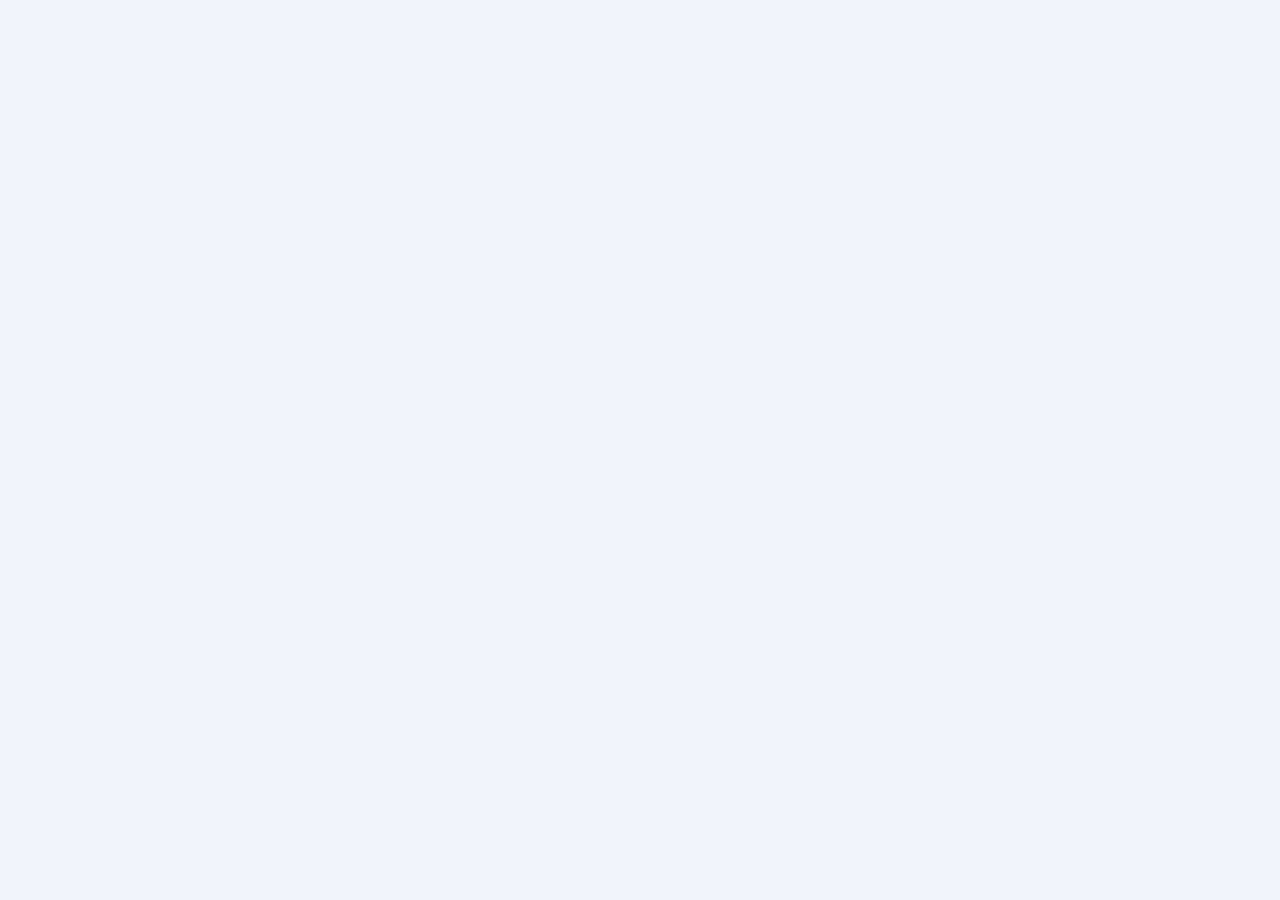
==== index.html @ ea3abcea "Add files via upload" ====
<!DOCTYPE html>
<html lang="pt-BR">
<head>
<meta charset="utf-8">
<meta name="viewport" content="width=device-width, initial-scale=1, viewport-fit=cover">
<title>SmartGestão — Gestão para assistências técnicas</title>
<link rel="icon" href="data:image/svg+xml,%3Csvg xmlns='http://www.w3.org/2000/svg' viewBox='0 0 100 100'%3E%3Ctext y='.9em' font-size='90'%3E🔧%3C/text%3E%3C/svg%3E">
<link rel="stylesheet" href="styles.css">
</head>
<body>
<div id="root"></div>
<script src="https://cdnjs.cloudflare.com/ajax/libs/react/18.3.1/umd/react.production.min.js"></script>
<script src="https://cdnjs.cloudflare.com/ajax/libs/react-dom/18.3.1/umd/react-dom.production.min.js"></script>
<script src="https://cdnjs.cloudflare.com/ajax/libs/babel-standalone/7.24.7/babel.min.js"></script>
<script src="config.js"></script>
<script src="https://cdn.jsdelivr.net/npm/@supabase/supabase-js@2.45.4/dist/umd/supabase.js"></script>
<script src="supabase-client.js"></script>
<script type="text/babel" src="utils.js"></script>
<script type="text/babel" src="data-seed.js"></script>
<script type="text/babel" src="data-repo-local.js"></script>
<script type="text/babel" src="data-repo-supabase.js"></script>
<script type="text/babel" src="data-repo.js"></script>
<script type="text/babel" src="ui-common.jsx"></script>
<script type="text/babel" src="ui-form.jsx"></script>
<script type="text/babel" src="ui-crud.jsx"></script>
<script type="text/babel" src="ui-auth.jsx"></script>
<script type="text/babel" src="screen-dashboard.jsx"></script>
<script type="text/babel" src="app.jsx"></script>
</body>
</html>
---- styles.css ----
:root{--navy:#0b2447;--navy2:#13376b;--green:#16a34a;--greenbg:#dcfce7;--bg:#f2f5fa;--card:#fff;--tx:#0f1b33;--mut:#5b6b86;--bd:#e0e6f0;--inp:#fff;--bad:#dc2626;--badbg:#fee2e2;--warn:#b45309;--warnbg:#fef3c7;--blue:#1d4ed8;--bluebg:#dbeafe;color-scheme:light}
@media(prefers-color-scheme:dark){:root:not([data-theme="light"]){--bg:#0a1220;--card:#111d33;--tx:#e8eefb;--mut:#9aabc7;--bd:#22324f;--inp:#0d1829;--greenbg:#12351f;--badbg:#3b1616;--warnbg:#3a2a0c;--bluebg:#16264f;color-scheme:dark}}
:root[data-theme="dark"]{--bg:#0a1220;--card:#111d33;--tx:#e8eefb;--mut:#9aabc7;--bd:#22324f;--inp:#0d1829;--greenbg:#12351f;--badbg:#3b1616;--warnbg:#3a2a0c;--bluebg:#16264f;color-scheme:dark}
*{box-sizing:border-box}
html,body{height:100%;margin:0}
:root{padding-top:env(safe-area-inset-top,0px);padding-bottom:env(safe-area-inset-bottom,0px)}
html{scroll-padding-top:env(safe-area-inset-top,0px)}
body{background:var(--bg);color:var(--tx);font:15px/1.5 "Segoe UI",system-ui,-apple-system,Roboto,sans-serif}
#root{min-height:100%}
button,input,select,textarea{font:inherit;color:inherit}
.app{display:flex;min-height:100vh}
.side{width:248px;background:var(--navy);color:#fff;position:fixed;top:env(safe-area-inset-top,0px);bottom:0;left:0;z-index:30;display:flex;flex-direction:column;padding:18px 12px;transition:transform .2s}
.logo{display:flex;align-items:center;gap:10px;font-weight:700;font-size:19px;padding:4px 8px 18px}
.logo i{background:var(--green);width:34px;height:34px;border-radius:9px;display:grid;place-items:center;font-style:normal}
.nav{display:flex;flex-direction:column;gap:3px;overflow:auto}
.nav button{background:none;border:0;color:#c6d3ea;text-align:left;padding:11px 12px;border-radius:10px;cursor:pointer;display:flex;gap:11px;align-items:center}
.nav button:hover{background:var(--navy2)}
.nav button.on{background:var(--green);color:#fff;font-weight:600}
.sfoot{margin-top:auto;font-size:12px;color:#9fb3d6;padding:10px 8px;border-top:1px solid #23406f}
.main{flex:1;margin-left:248px;min-width:0;padding:24px 28px 60px}
.top{display:none}
.scrim{display:none}
h1{font-size:24px;margin:0 0 2px;color:var(--navy)}
@media(prefers-color-scheme:dark){:root:not([data-theme="light"]) h1{color:#fff}}
:root[data-theme="dark"] h1{color:#fff}
.sub{color:var(--mut);margin:0 0 18px}
.head{display:flex;justify-content:space-between;align-items:flex-start;gap:12px;flex-wrap:wrap;margin-bottom:6px}
.btn{background:var(--green);color:#fff;border:0;padding:10px 16px;border-radius:10px;font-weight:600;cursor:pointer}
.btn:hover{filter:brightness(1.08)}
.btn.s{padding:6px 10px;font-size:13px}
.btn.g{background:var(--card);color:var(--tx);border:1px solid var(--bd)}
.btn.d{background:var(--bad)}
.btn.n{background:var(--navy)}
:focus-visible{outline:2px solid var(--green);outline-offset:2px}
.grid{display:grid;grid-template-columns:repeat(4,1fr);gap:14px;margin-bottom:16px}
.card{background:var(--card);border:1px solid var(--bd);border-radius:14px;padding:16px}
.kpi{border-left:5px solid var(--green)}
.kpi.b{border-left-color:var(--navy2)}.kpi.w{border-left-color:#f59e0b}.kpi.r{border-left-color:var(--bad)}
.kpi small{color:var(--mut)}.kpi b{display:block;font-size:24px;margin-top:2px}
.two{display:grid;grid-template-columns:1.2fr 1fr;gap:14px}
.card h3{margin:0 0 12px;font-size:16px}
.bar{display:flex;align-items:center;gap:10px;margin:9px 0;font-size:13px}
.bar span:first-child{width:130px;color:var(--mut)}
.bar div{flex:1;background:var(--bg);border-radius:6px;height:12px;overflow:hidden}
.bar div i{display:block;height:100%;background:var(--green);border-radius:6px}
.tools{display:flex;gap:10px;flex-wrap:wrap;margin:10px 0 14px}
.tools input,.fld input,.fld select,.fld textarea{background:var(--inp);border:1px solid var(--bd);border-radius:10px;padding:10px 12px;width:100%}
.tools input{flex:1;min-width:200px;width:auto}
.chips{display:flex;gap:6px;flex-wrap:wrap}
.chip{border:1px solid var(--bd);background:var(--card);border-radius:20px;padding:5px 12px;cursor:pointer;font-size:13px}
.chip.on{background:var(--navy);color:#fff;border-color:var(--navy)}
table{width:100%;border-collapse:collapse}
th{text-align:left;font-size:13px;color:var(--mut);font-weight:600;padding:10px 12px;border-bottom:1px solid var(--bd)}
td{padding:11px 12px;border-bottom:1px solid var(--bd);vertical-align:middle}
tr:last-child td{border-bottom:0}
.tw{overflow:hidden;padding:0}
.acts{display:flex;gap:6px;justify-content:flex-end;flex-wrap:wrap}
.bdg{display:inline-block;padding:2px 10px;border-radius:20px;font-size:12px;font-weight:600;white-space:nowrap}
.g1{background:var(--greenbg);color:var(--green)}.g2{background:var(--bluebg);color:var(--blue)}.g3{background:var(--warnbg);color:var(--warn)}.g4{background:var(--badbg);color:var(--bad)}
.mut{color:var(--mut);font-size:13px}
.empty{padding:34px;text-align:center;color:var(--mut)}
.ov{position:fixed;inset:0;background:rgba(5,12,28,.6);z-index:50;display:grid;place-items:center;padding:12px}
.modal{background:var(--card);border-radius:16px;width:100%;max-width:560px;max-height:92vh;overflow:auto;padding:20px}
.modal h2{margin:0 0 14px;font-size:19px}
.fg{display:grid;grid-template-columns:1fr 1fr;gap:12px}
.fld.w{grid-column:1/-1}
.fld label{display:block;font-size:13px;color:var(--mut);margin-bottom:4px}
.err{color:var(--bad);font-size:13px;margin-top:10px}
.mf{display:flex;justify-content:flex-end;gap:8px;margin-top:16px}
@media(max-width:900px){
.side{transform:translateX(-100%);top:0;padding-top:calc(18px + env(safe-area-inset-top,0px))}
.side.open{transform:none}
.scrim.open{display:block;position:fixed;inset:0;background:rgba(5,12,28,.5);z-index:25}
.main{margin-left:0;padding:0 14px 60px}
.top{display:flex;align-items:center;gap:12px;position:sticky;top:env(safe-area-inset-top,0px);background:var(--navy);color:#fff;margin:0 -14px 16px;padding:12px 14px;z-index:20;font-weight:700}
.top button{background:none;border:0;color:#fff;font-size:22px;cursor:pointer}
body::before{content:"";position:fixed;inset:0 0 auto;height:env(safe-area-inset-top,0px);background:var(--navy);z-index:40}
.grid{grid-template-columns:1fr 1fr}.two{grid-template-columns:1fr}
.kpi b{font-size:19px}
table,thead,tbody,tr,td{display:block}
thead{display:none}
tr{padding:12px 14px;border-bottom:1px solid var(--bd)}
td{border:0;padding:3px 0;display:flex;justify-content:space-between;gap:12px;text-align:right}
td::before{content:attr(data-l);color:var(--mut);font-size:13px;text-align:left}
td.ac::before{content:none}
.fg{grid-template-columns:1fr}
}

/* ===== Etapa 1: login, empresa e avisos ===== */
.auth{min-height:100vh;display:grid;place-items:center;padding:20px;background:var(--navy)}
.auth .box{background:var(--card);border-radius:18px;width:100%;max-width:400px;padding:26px}
.auth .fld{margin-bottom:12px}
.auth .btn{width:100%}
.tabs{display:flex;gap:6px;margin-bottom:14px}
.lnk{display:block;width:100%;background:none;border:0;color:var(--mut);margin-top:12px;cursor:pointer;text-decoration:underline}
.ok{color:var(--green);font-size:14px;margin-top:10px}
.sfoot b{display:block;color:#fff;margin-bottom:4px}
.sfoot button{background:none;border:1px solid #3a5a8f;color:#dbe6fa;border-radius:8px;padding:5px 10px;margin:8px 6px 0 0;cursor:pointer;font-size:12px}
.soon{padding:36px 20px;text-align:center}
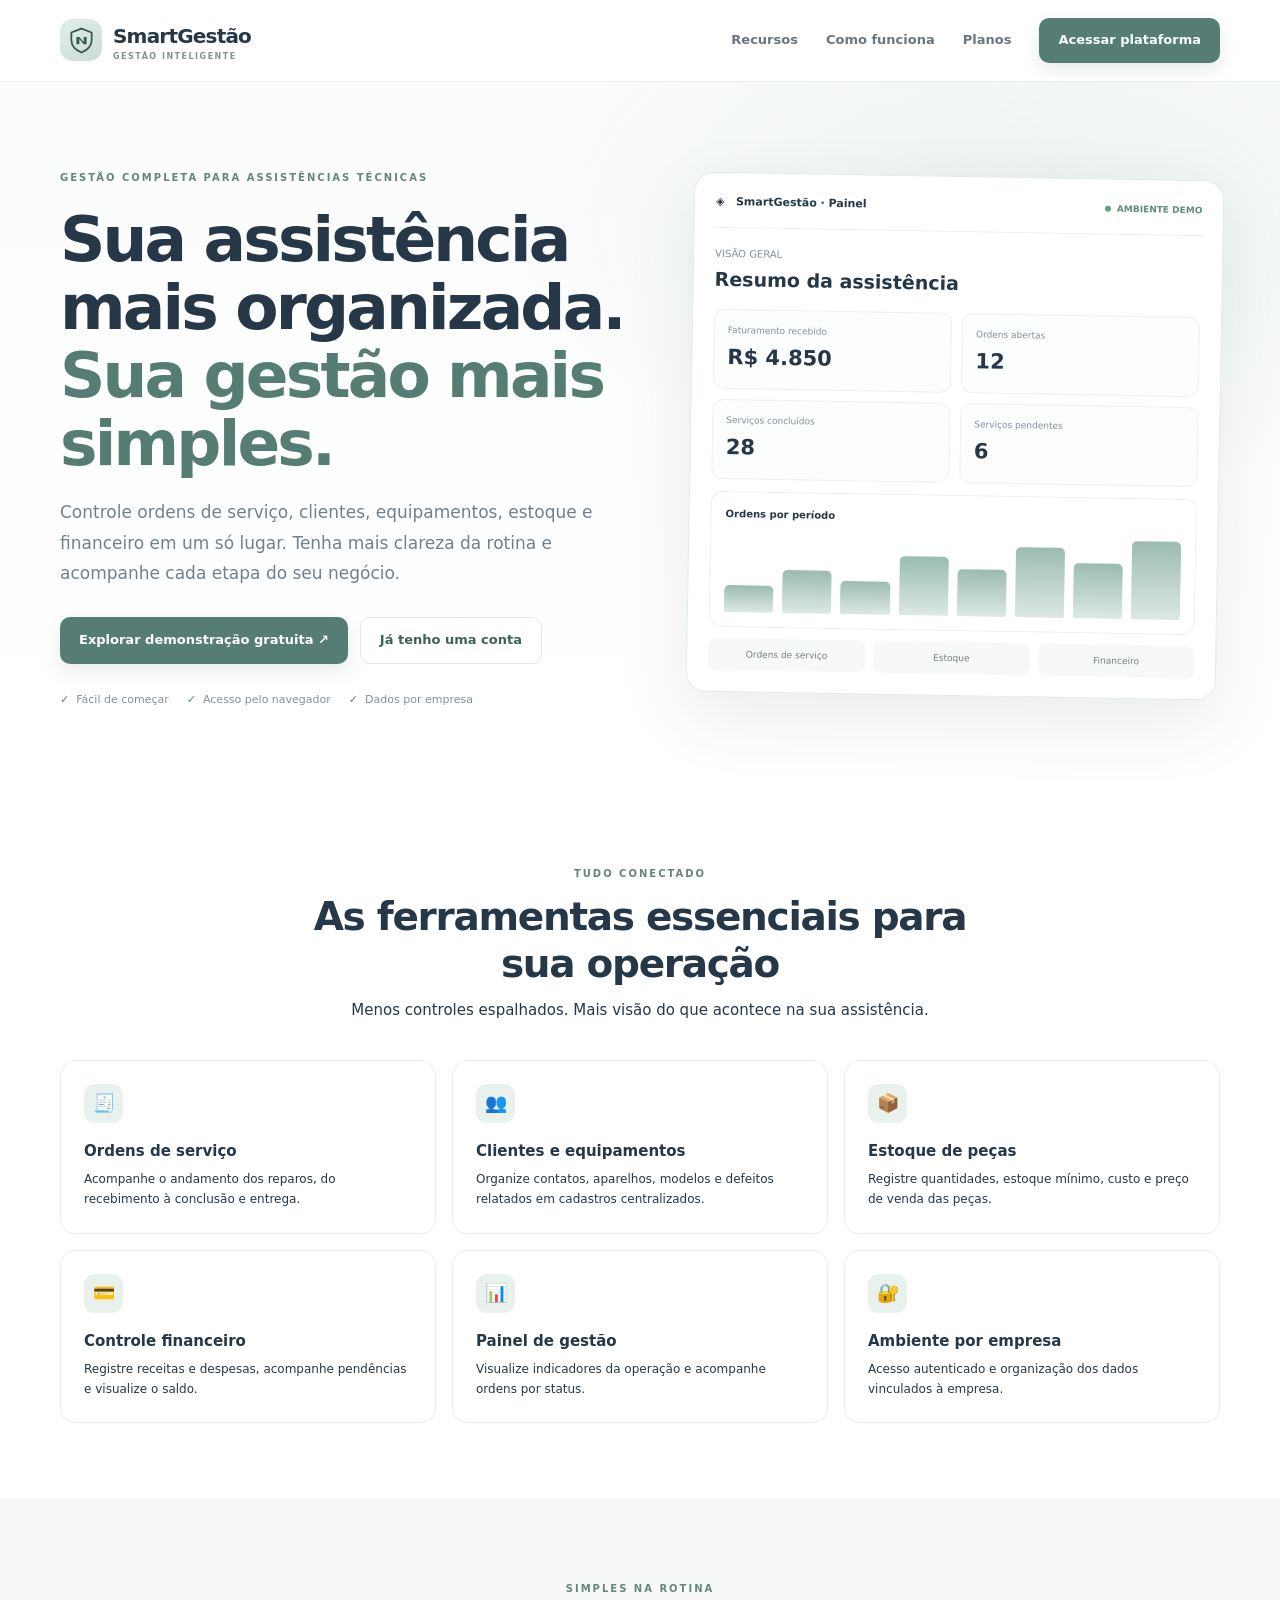
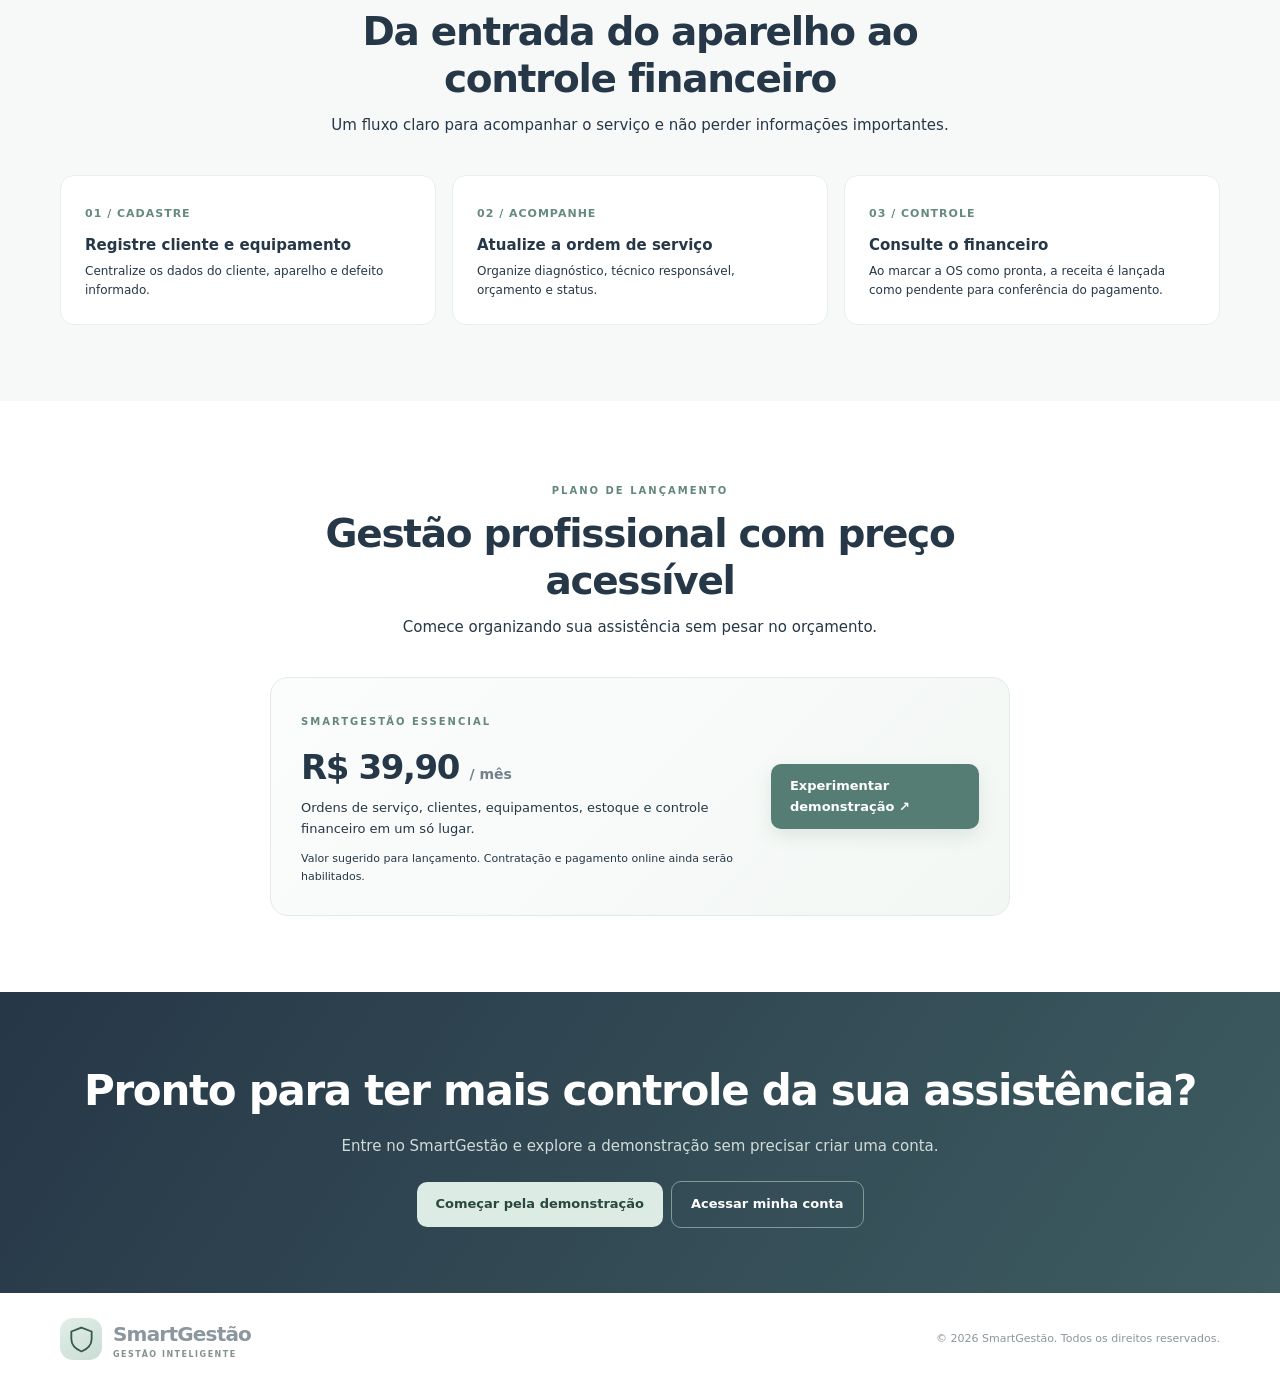
==== commit cd843703: "Add files via upload" ====
--- a/index.html
+++ b/index.html
@@ -2,29 +2,45 @@
 <html lang="pt-BR">
 <head>
 <meta charset="utf-8">
-<meta name="viewport" content="width=device-width, initial-scale=1, viewport-fit=cover">
-<title>SmartGestão — Gestão para assistências técnicas</title>
-<link rel="icon" href="data:image/svg+xml,%3Csvg xmlns='http://www.w3.org/2000/svg' viewBox='0 0 100 100'%3E%3Ctext y='.9em' font-size='90'%3E🔧%3C/text%3E%3C/svg%3E">
-<link rel="stylesheet" href="styles.css">
+<meta name="viewport" content="width=device-width, initial-scale=1">
+<meta name="theme-color" content="#263747">
+<meta name="description" content="SmartGestão: organize ordens de serviço, clientes, equipamentos, estoque e financeiro da sua assistência técnica em um só lugar.">
+<title>SmartGestão | Gestão inteligente para assistência técnica</title>
+<style>
+:root{--ink:#263747;--muted:#6f7d87;--green:#557d73;--pale:#e9f1ed;--line:#e7ecef;--bg:#f7f9fa}
+*{box-sizing:border-box}html{scroll-behavior:smooth}body{margin:0;background:#fff;color:var(--ink);font:15px/1.6 Inter,"Segoe UI",system-ui,sans-serif}a{color:inherit;text-decoration:none}.wrap{width:min(1160px,calc(100% - 44px));margin:auto}
+header{height:82px;display:flex;align-items:center;border-bottom:1px solid #edf0f2;background:#fff}.nav{display:flex;align-items:center;justify-content:space-between}.brand{display:flex;align-items:center;gap:11px;font-size:20px;font-weight:850;letter-spacing:-.8px}.mark{width:42px;height:42px;border-radius:13px;background:linear-gradient(145deg,#e2eee9,#c9ddd4);display:grid;place-items:center;color:#36584f}.mark svg{width:29px}.brand small{display:block;font-size:8px;letter-spacing:1.5px;color:#84928e;line-height:1.2}.links{display:flex;align-items:center;gap:28px;color:#687681;font-size:13px;font-weight:650}.links a:hover{color:var(--green)}.btn{display:inline-flex;align-items:center;justify-content:center;padding:12px 19px;border-radius:10px;background:var(--green);color:white;font-weight:750;font-size:13px;box-shadow:0 7px 18px #557d7326;transition:.2s}.btn:hover{transform:translateY(-1px);filter:brightness(1.05)}.btn.light{background:#fff;color:#3e6258;border:1px solid #dce8e2;box-shadow:none}.hero{padding:82px 0 76px;background:radial-gradient(ellipse at 80% 20%,#eaf2ee 0,transparent 35%),linear-gradient(180deg,#fbfcfc,#fff)}.hero-grid{display:grid;grid-template-columns:1.04fr .96fr;gap:55px;align-items:center}.eyebrow{color:#65877b;font-size:10px;letter-spacing:2px;font-weight:850}.hero h1{font-size:clamp(39px,5.1vw,63px);line-height:1.08;letter-spacing:-2.8px;margin:18px 0 19px;max-width:660px}.hero h1 span{color:var(--green)}.lead{font-size:17px;line-height:1.8;color:#71808a;max-width:540px;margin:0 0 28px}.actions{display:flex;gap:12px;flex-wrap:wrap}.trust{display:flex;gap:18px;flex-wrap:wrap;margin-top:27px;color:#849099;font-size:11px}.trust span:before{content:"✓";color:#5d8a78;font-weight:900;margin-right:7px}
+.preview{position:relative;padding:18px;border:1px solid #e5ebea;border-radius:20px;background:#fff;box-shadow:0 24px 70px #243b3218;transform:rotate(1deg)}.preview-top{display:flex;align-items:center;justify-content:space-between;padding:2px 3px 16px;border-bottom:1px solid #edf0f1;font-size:11px;font-weight:800}.live{color:#5e8d78;font-size:9px}.live:before{content:"";display:inline-block;width:6px;height:6px;background:#62a27e;border-radius:50%;margin-right:6px}.preview-body{padding:18px 3px 3px}.preview-label{font-size:10px;color:#849099}.preview-title{font-size:19px;font-weight:800;margin:2px 0 15px}.metrics{display:grid;grid-template-columns:repeat(2,1fr);gap:10px}.metric{padding:13px;border:1px solid #edf0f1;border-radius:11px;background:#fcfdfd}.metric small{display:block;color:#849099;font-size:9px}.metric b{display:block;font-size:21px;margin-top:4px}.chart{margin-top:12px;padding:14px;border:1px solid #edf0f1;border-radius:11px}.chart-head{font-size:10px;font-weight:750;margin-bottom:12px}.bars{height:78px;display:flex;align-items:end;gap:9px}.bars i{display:block;flex:1;border-radius:5px 5px 2px 2px;background:linear-gradient(180deg,#9bbcaf,#dce9e2)}.preview-foot{display:flex;gap:8px;margin-top:11px}.preview-foot span{flex:1;padding:9px;background:#f7f9f8;border-radius:8px;font-size:9px;color:#74817c;text-align:center}
+section.block{padding:76px 0}.section-head{text-align:center;max-width:670px;margin:0 auto 38px}.section-head h2{font-size:clamp(28px,3.4vw,39px);letter-spacing:-1.3px;line-height:1.2;margin:10px 0}.section-head p{color:var(--mut);margin:0}.features{display:grid;grid-template-columns:repeat(3,1fr);gap:16px}.feature{padding:23px;border:1px solid var(--line);border-radius:15px;background:#fff}.feature-icon{width:39px;height:39px;display:grid;place-items:center;border-radius:11px;background:var(--pale);font-size:18px}.feature h3{font-size:15px;margin:16px 0 6px}.feature p{font-size:12px;color:var(--mut);margin:0;line-height:1.7}.workflow{background:#f7f9f8}.steps{display:grid;grid-template-columns:repeat(3,1fr);gap:16px}.step{padding:24px;border-radius:14px;background:white;border:1px solid #e9efeb}.num{font-size:11px;color:#668b7c;font-weight:900;letter-spacing:1px}.step h3{font-size:15px;margin:9px 0 5px}.step p{font-size:12px;color:var(--mut);margin:0}.plans{max-width:740px;margin:auto;border:1px solid #e3ebe6;border-radius:18px;padding:30px;background:linear-gradient(135deg,#fbfdfc,#f3f7f4);display:flex;align-items:center;justify-content:space-between;gap:25px}.plans h3{font-size:20px;margin:0 0 5px}.plans p{font-size:13px;color:var(--mut);margin:0}.cta{padding:65px 0;background:linear-gradient(125deg,#263747,#3e5c61);color:#fff;text-align:center}.cta h2{font-size:clamp(28px,4vw,42px);letter-spacing:-1.3px;margin:0 0 10px}.cta p{color:#d0dcda;margin:0 0 23px}.cta .btn{background:#dcebe4;color:#29483f;box-shadow:none}.cta .btn.light{background:transparent;color:white;border-color:#829a96;margin-left:8px}footer{padding:25px 0;color:#8b969e;font-size:11px}.footer{display:flex;align-items:center;justify-content:space-between;gap:16px}
+@media(max-width:800px){.links>a:not(.btn){display:none}.hero{padding:55px 0}.hero-grid{grid-template-columns:1fr;gap:38px}.preview{max-width:560px;margin:auto}.features{grid-template-columns:repeat(2,1fr)}.steps{grid-template-columns:1fr}.plans{align-items:flex-start;flex-direction:column}.workspace{padding:0}}
+@media(max-width:520px){.wrap{width:min(100% - 32px,1160px)}header{height:70px}.brand{font-size:18px}.brand .mark{width:37px;height:37px}.links .btn{padding:10px 13px;font-size:11px}.hero h1{font-size:42px;letter-spacing:-2px}.lead{font-size:15px}.features{grid-template-columns:1fr}.block{padding:58px 0!important}.preview{padding:12px}.metric b{font-size:18px}.footer{align-items:flex-start;flex-direction:column}}
+</style>
 </head>
 <body>
-<div id="root"></div>
-<script src="https://cdnjs.cloudflare.com/ajax/libs/react/18.3.1/umd/react.production.min.js"></script>
-<script src="https://cdnjs.cloudflare.com/ajax/libs/react-dom/18.3.1/umd/react-dom.production.min.js"></script>
-<script src="https://cdnjs.cloudflare.com/ajax/libs/babel-standalone/7.24.7/babel.min.js"></script>
-<script src="config.js"></script>
-<script src="https://cdn.jsdelivr.net/npm/@supabase/supabase-js@2.45.4/dist/umd/supabase.js"></script>
-<script src="supabase-client.js"></script>
-<script type="text/babel" src="utils.js"></script>
-<script type="text/babel" src="data-seed.js"></script>
-<script type="text/babel" src="data-repo-local.js"></script>
-<script type="text/babel" src="data-repo-supabase.js"></script>
-<script type="text/babel" src="data-repo.js"></script>
-<script type="text/babel" src="ui-common.jsx"></script>
-<script type="text/babel" src="ui-form.jsx"></script>
-<script type="text/babel" src="ui-crud.jsx"></script>
-<script type="text/babel" src="ui-auth.jsx"></script>
-<script type="text/babel" src="screen-dashboard.jsx"></script>
-<script type="text/babel" src="app.jsx"></script>
-</body>
-</html>
+<header><div class="wrap nav">
+<a class="brand" href="#"><span class="mark"><svg viewBox="0 0 40 40" aria-hidden="true"><path d="M20 3.5 34 9v10.2c0 8.2-5.8 13.8-14 17.3C11.8 33 6 27.4 6 19.2V9l14-5.5Z" fill="none" stroke="currentColor" stroke-width="2.5"/><path d="M13 25V15h4l6 7v-7h4v10h-4l-6-7v7z" fill="currentColor"/></svg></span><span>SmartGestão<small>GESTÃO INTELIGENTE</small></span></a>
+<nav class="links"><a href="#recursos">Recursos</a><a href="#como-funciona">Como funciona</a><a href="#planos">Planos</a><a class="btn" href="app.html">Acessar plataforma</a></nav>
+</div></header>
+<main>
+<section class="hero"><div class="wrap hero-grid">
+<div><span class="eyebrow">GESTÃO COMPLETA PARA ASSISTÊNCIAS TÉCNICAS</span><h1>Sua assistência mais organizada. <span>Sua gestão mais simples.</span></h1><p class="lead">Controle ordens de serviço, clientes, equipamentos, estoque e financeiro em um só lugar. Tenha mais clareza da rotina e acompanhe cada etapa do seu negócio.</p><div class="actions"><a class="btn" href="app.html#demo">Explorar demonstração gratuita ↗</a><a class="btn light" href="app.html">Já tenho uma conta</a></div><div class="trust"><span>Fácil de começar</span><span>Acesso pelo navegador</span><span>Dados por empresa</span></div></div>
+<div class="preview" aria-label="Prévia ilustrativa do painel SmartGestão"><div class="preview-top"><span>◈ &nbsp; SmartGestão · Painel</span><span class="live">AMBIENTE DEMO</span></div><div class="preview-body"><div class="preview-label">VISÃO GERAL</div><div class="preview-title">Resumo da assistência</div><div class="metrics"><div class="metric"><small>Faturamento recebido</small><b>R$ 4.850</b></div><div class="metric"><small>Ordens abertas</small><b>12</b></div><div class="metric"><small>Serviços concluídos</small><b>28</b></div><div class="metric"><small>Serviços pendentes</small><b>6</b></div></div><div class="chart"><div class="chart-head">Ordens por período</div><div class="bars"><i style="height:35%"></i><i style="height:55%"></i><i style="height:42%"></i><i style="height:76%"></i><i style="height:60%"></i><i style="height:90%"></i><i style="height:70%"></i><i style="height:100%"></i></div></div><div class="preview-foot"><span>Ordens de serviço</span><span>Estoque</span><span>Financeiro</span></div></div></div>
+</div></section>
+<section class="block" id="recursos"><div class="wrap"><div class="section-head"><span class="eyebrow">TUDO CONECTADO</span><h2>As ferramentas essenciais para sua operação</h2><p>Menos controles espalhados. Mais visão do que acontece na sua assistência.</p></div><div class="features">
+<article class="feature"><div class="feature-icon">🧾</div><h3>Ordens de serviço</h3><p>Acompanhe o andamento dos reparos, do recebimento à conclusão e entrega.</p></article>
+<article class="feature"><div class="feature-icon">👥</div><h3>Clientes e equipamentos</h3><p>Organize contatos, aparelhos, modelos e defeitos relatados em cadastros centralizados.</p></article>
+<article class="feature"><div class="feature-icon">📦</div><h3>Estoque de peças</h3><p>Registre quantidades, estoque mínimo, custo e preço de venda das peças.</p></article>
+<article class="feature"><div class="feature-icon">💳</div><h3>Controle financeiro</h3><p>Registre receitas e despesas, acompanhe pendências e visualize o saldo.</p></article>
+<article class="feature"><div class="feature-icon">📊</div><h3>Painel de gestão</h3><p>Visualize indicadores da operação e acompanhe ordens por status.</p></article>
+<article class="feature"><div class="feature-icon">🔐</div><h3>Ambiente por empresa</h3><p>Acesso autenticado e organização dos dados vinculados à empresa.</p></article>
+</div></div></section>
+<section class="block workflow" id="como-funciona"><div class="wrap"><div class="section-head"><span class="eyebrow">SIMPLES NA ROTINA</span><h2>Da entrada do aparelho ao controle financeiro</h2><p>Um fluxo claro para acompanhar o serviço e não perder informações importantes.</p></div><div class="steps">
+<article class="step"><span class="num">01 / CADASTRE</span><h3>Registre cliente e equipamento</h3><p>Centralize os dados do cliente, aparelho e defeito informado.</p></article>
+<article class="step"><span class="num">02 / ACOMPANHE</span><h3>Atualize a ordem de serviço</h3><p>Organize diagnóstico, técnico responsável, orçamento e status.</p></article>
+<article class="step"><span class="num">03 / CONTROLE</span><h3>Consulte o financeiro</h3><p>Ao marcar a OS como pronta, a receita é lançada como pendente para conferência do pagamento.</p></article>
+</div></div></section>
+<section class="block" id="planos"><div class="wrap"><div class="section-head"><span class="eyebrow">PLANO DE LANÇAMENTO</span><h2>Gestão profissional com preço acessível</h2><p>Comece organizando sua assistência sem pesar no orçamento.</p></div><div class="plans"><div><span class="eyebrow">SMARTGESTÃO ESSENCIAL</span><h3 style="font-size:34px;letter-spacing:-1.4px;margin:8px 0 4px">R$ 39,90 <small style="font-size:14px;color:#71808a;font-weight:600;letter-spacing:0">/ mês</small></h3><p>Ordens de serviço, clientes, equipamentos, estoque e controle financeiro em um só lugar.</p><p style="font-size:11px;margin-top:10px">Valor sugerido para lançamento. Contratação e pagamento online ainda serão habilitados.</p></div><a class="btn" href="app.html#demo">Experimentar demonstração ↗</a></div></div></section>
+<section class="cta"><div class="wrap"><h2>Pronto para ter mais controle da sua assistência?</h2><p>Entre no SmartGestão e explore a demonstração sem precisar criar uma conta.</p><a class="btn" href="app.html#demo">Começar pela demonstração</a><a class="btn light" href="app.html">Acessar minha conta</a></div></section>
+</main>
+<footer><div class="wrap footer"><a class="brand" href="#"><span class="mark"><svg viewBox="0 0 40 40" aria-hidden="true"><path d="M20 3.5 34 9v10.2c0 8.2-5.8 13.8-14 17.3C11.8 33 6 27.4 6 19.2V9l14-5.5Z" fill="none" stroke="currentColor" stroke-width="2.5"/></svg></span><span>SmartGestão<small>GESTÃO INTELIGENTE</small></span></a><span>© 2026 SmartGestão. Todos os direitos reservados.</span></div></footer>
+</body></html>
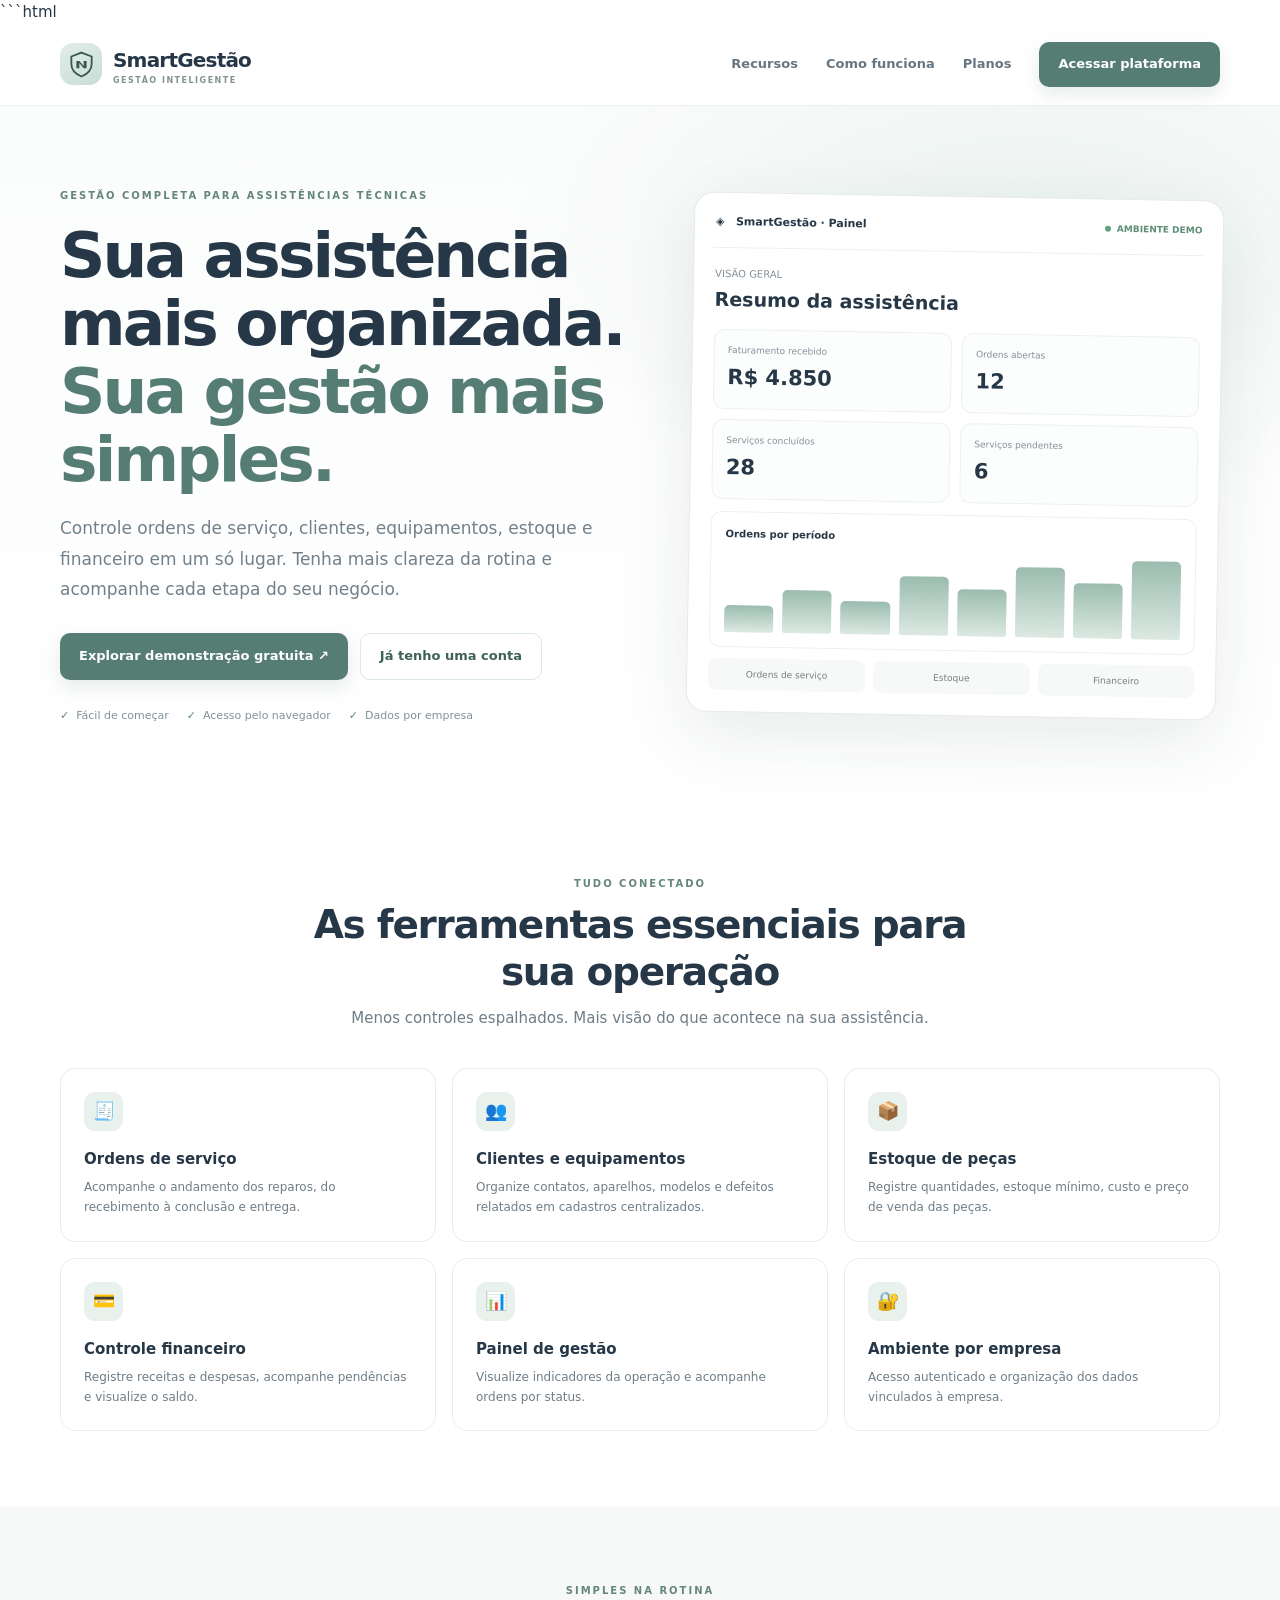
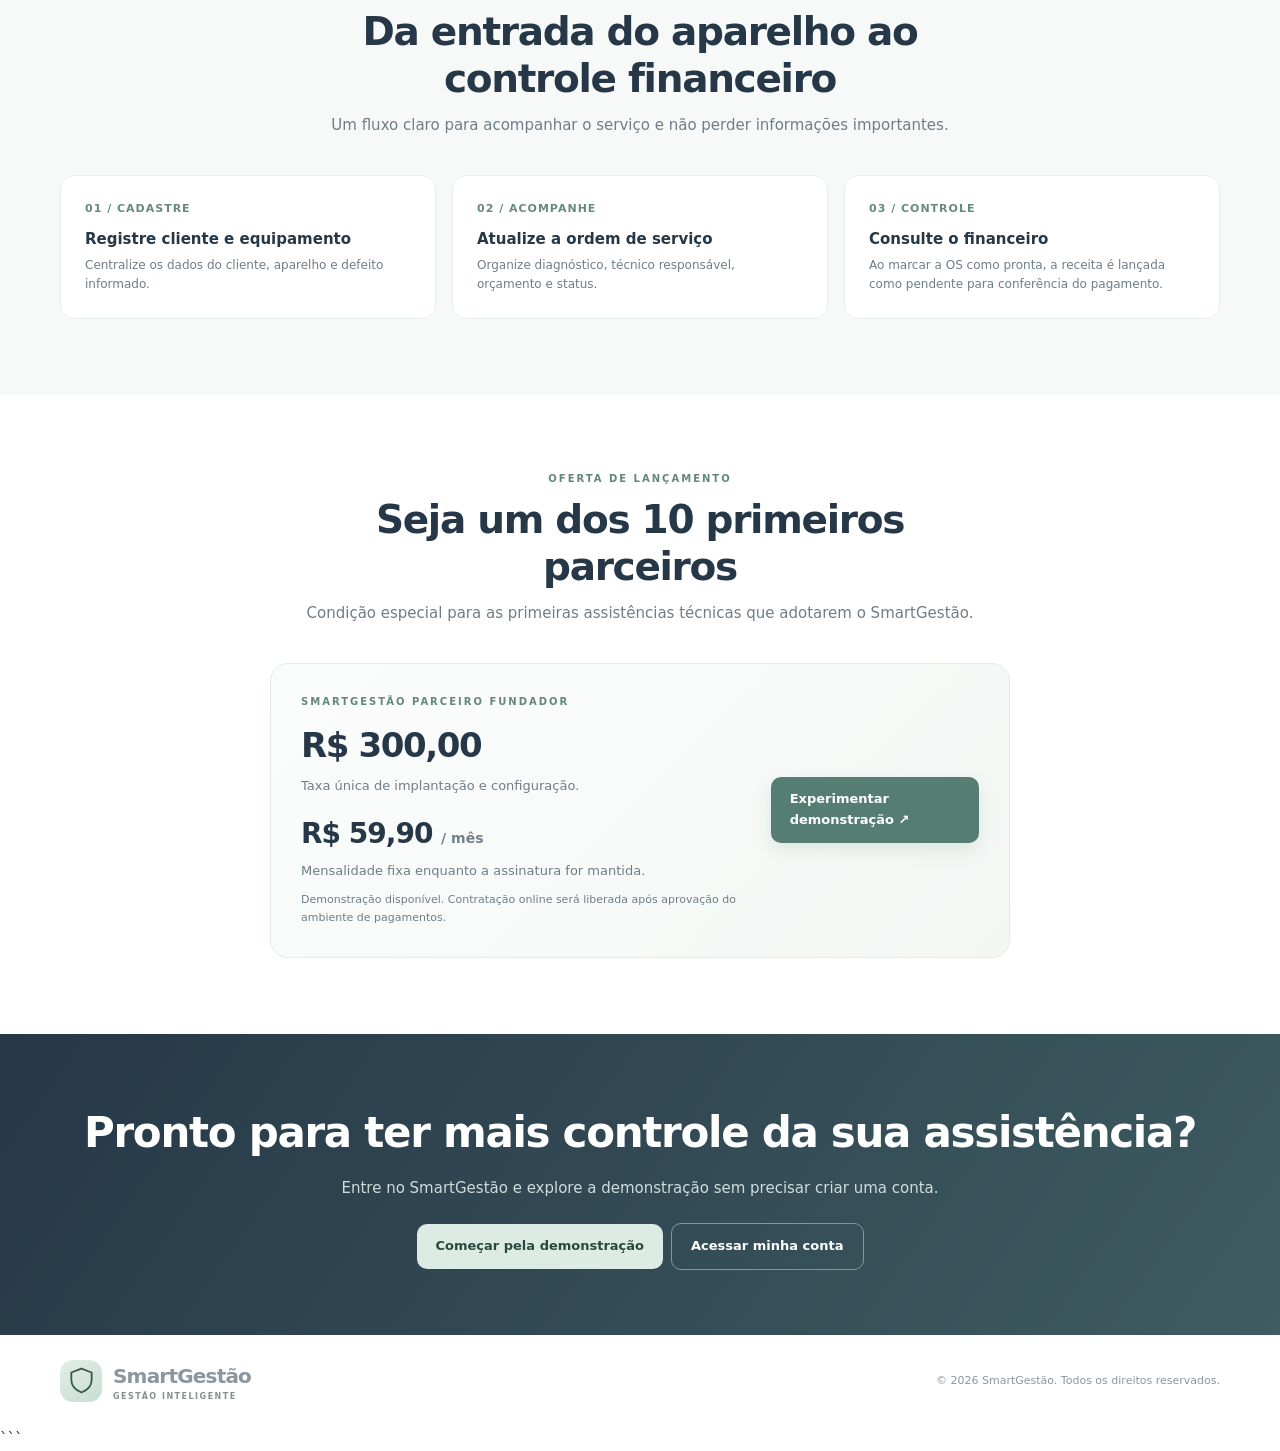
==== commit a5379c19: "Update index.html" ====
--- a/index.html
+++ b/index.html
@@ -1,3 +1,4 @@
+```html
 <!DOCTYPE html>
 <html lang="pt-BR">
 <head>
@@ -11,7 +12,7 @@
 *{box-sizing:border-box}html{scroll-behavior:smooth}body{margin:0;background:#fff;color:var(--ink);font:15px/1.6 Inter,"Segoe UI",system-ui,sans-serif}a{color:inherit;text-decoration:none}.wrap{width:min(1160px,calc(100% - 44px));margin:auto}
 header{height:82px;display:flex;align-items:center;border-bottom:1px solid #edf0f2;background:#fff}.nav{display:flex;align-items:center;justify-content:space-between}.brand{display:flex;align-items:center;gap:11px;font-size:20px;font-weight:850;letter-spacing:-.8px}.mark{width:42px;height:42px;border-radius:13px;background:linear-gradient(145deg,#e2eee9,#c9ddd4);display:grid;place-items:center;color:#36584f}.mark svg{width:29px}.brand small{display:block;font-size:8px;letter-spacing:1.5px;color:#84928e;line-height:1.2}.links{display:flex;align-items:center;gap:28px;color:#687681;font-size:13px;font-weight:650}.links a:hover{color:var(--green)}.btn{display:inline-flex;align-items:center;justify-content:center;padding:12px 19px;border-radius:10px;background:var(--green);color:white;font-weight:750;font-size:13px;box-shadow:0 7px 18px #557d7326;transition:.2s}.btn:hover{transform:translateY(-1px);filter:brightness(1.05)}.btn.light{background:#fff;color:#3e6258;border:1px solid #dce8e2;box-shadow:none}.hero{padding:82px 0 76px;background:radial-gradient(ellipse at 80% 20%,#eaf2ee 0,transparent 35%),linear-gradient(180deg,#fbfcfc,#fff)}.hero-grid{display:grid;grid-template-columns:1.04fr .96fr;gap:55px;align-items:center}.eyebrow{color:#65877b;font-size:10px;letter-spacing:2px;font-weight:850}.hero h1{font-size:clamp(39px,5.1vw,63px);line-height:1.08;letter-spacing:-2.8px;margin:18px 0 19px;max-width:660px}.hero h1 span{color:var(--green)}.lead{font-size:17px;line-height:1.8;color:#71808a;max-width:540px;margin:0 0 28px}.actions{display:flex;gap:12px;flex-wrap:wrap}.trust{display:flex;gap:18px;flex-wrap:wrap;margin-top:27px;color:#849099;font-size:11px}.trust span:before{content:"✓";color:#5d8a78;font-weight:900;margin-right:7px}
 .preview{position:relative;padding:18px;border:1px solid #e5ebea;border-radius:20px;background:#fff;box-shadow:0 24px 70px #243b3218;transform:rotate(1deg)}.preview-top{display:flex;align-items:center;justify-content:space-between;padding:2px 3px 16px;border-bottom:1px solid #edf0f1;font-size:11px;font-weight:800}.live{color:#5e8d78;font-size:9px}.live:before{content:"";display:inline-block;width:6px;height:6px;background:#62a27e;border-radius:50%;margin-right:6px}.preview-body{padding:18px 3px 3px}.preview-label{font-size:10px;color:#849099}.preview-title{font-size:19px;font-weight:800;margin:2px 0 15px}.metrics{display:grid;grid-template-columns:repeat(2,1fr);gap:10px}.metric{padding:13px;border:1px solid #edf0f1;border-radius:11px;background:#fcfdfd}.metric small{display:block;color:#849099;font-size:9px}.metric b{display:block;font-size:21px;margin-top:4px}.chart{margin-top:12px;padding:14px;border:1px solid #edf0f1;border-radius:11px}.chart-head{font-size:10px;font-weight:750;margin-bottom:12px}.bars{height:78px;display:flex;align-items:end;gap:9px}.bars i{display:block;flex:1;border-radius:5px 5px 2px 2px;background:linear-gradient(180deg,#9bbcaf,#dce9e2)}.preview-foot{display:flex;gap:8px;margin-top:11px}.preview-foot span{flex:1;padding:9px;background:#f7f9f8;border-radius:8px;font-size:9px;color:#74817c;text-align:center}
-section.block{padding:76px 0}.section-head{text-align:center;max-width:670px;margin:0 auto 38px}.section-head h2{font-size:clamp(28px,3.4vw,39px);letter-spacing:-1.3px;line-height:1.2;margin:10px 0}.section-head p{color:var(--mut);margin:0}.features{display:grid;grid-template-columns:repeat(3,1fr);gap:16px}.feature{padding:23px;border:1px solid var(--line);border-radius:15px;background:#fff}.feature-icon{width:39px;height:39px;display:grid;place-items:center;border-radius:11px;background:var(--pale);font-size:18px}.feature h3{font-size:15px;margin:16px 0 6px}.feature p{font-size:12px;color:var(--mut);margin:0;line-height:1.7}.workflow{background:#f7f9f8}.steps{display:grid;grid-template-columns:repeat(3,1fr);gap:16px}.step{padding:24px;border-radius:14px;background:white;border:1px solid #e9efeb}.num{font-size:11px;color:#668b7c;font-weight:900;letter-spacing:1px}.step h3{font-size:15px;margin:9px 0 5px}.step p{font-size:12px;color:var(--mut);margin:0}.plans{max-width:740px;margin:auto;border:1px solid #e3ebe6;border-radius:18px;padding:30px;background:linear-gradient(135deg,#fbfdfc,#f3f7f4);display:flex;align-items:center;justify-content:space-between;gap:25px}.plans h3{font-size:20px;margin:0 0 5px}.plans p{font-size:13px;color:var(--mut);margin:0}.cta{padding:65px 0;background:linear-gradient(125deg,#263747,#3e5c61);color:#fff;text-align:center}.cta h2{font-size:clamp(28px,4vw,42px);letter-spacing:-1.3px;margin:0 0 10px}.cta p{color:#d0dcda;margin:0 0 23px}.cta .btn{background:#dcebe4;color:#29483f;box-shadow:none}.cta .btn.light{background:transparent;color:white;border-color:#829a96;margin-left:8px}footer{padding:25px 0;color:#8b969e;font-size:11px}.footer{display:flex;align-items:center;justify-content:space-between;gap:16px}
+section.block{padding:76px 0}.section-head{text-align:center;max-width:670px;margin:0 auto 38px}.section-head h2{font-size:clamp(28px,3.4vw,39px);letter-spacing:-1.3px;line-height:1.2;margin:10px 0}.section-head p{color:var(--muted);margin:0}.features{display:grid;grid-template-columns:repeat(3,1fr);gap:16px}.feature{padding:23px;border:1px solid var(--line);border-radius:15px;background:#fff}.feature-icon{width:39px;height:39px;display:grid;place-items:center;border-radius:11px;background:var(--pale);font-size:18px}.feature h3{font-size:15px;margin:16px 0 6px}.feature p{font-size:12px;color:var(--muted);margin:0;line-height:1.7}.workflow{background:#f7f9f8}.steps{display:grid;grid-template-columns:repeat(3,1fr);gap:16px}.step{padding:24px;border-radius:14px;background:white;border:1px solid #e9efeb}.num{font-size:11px;color:#668b7c;font-weight:900;letter-spacing:1px}.step h3{font-size:15px;margin:9px 0 5px}.step p{font-size:12px;color:var(--muted);margin:0}.plans{max-width:740px;margin:auto;border:1px solid #e3ebe6;border-radius:18px;padding:30px;background:linear-gradient(135deg,#fbfdfc,#f3f7f4);display:flex;align-items:center;justify-content:space-between;gap:25px}.plans h3{font-size:20px;margin:0 0 5px}.plans p{font-size:13px;color:var(--muted);margin:0}.plans .price{font-size:34px;letter-spacing:-1.4px;margin:8px 0 4px}.plans .monthly{font-size:28px;letter-spacing:-1px;margin:15px 0 4px}.plans .note{font-size:11px;margin-top:10px}.cta{padding:65px 0;background:linear-gradient(125deg,#263747,#3e5c61);color:#fff;text-align:center}.cta h2{font-size:clamp(28px,4vw,42px);letter-spacing:-1.3px;margin:0 0 10px}.cta p{color:#d0dcda;margin:0 0 23px}.cta .btn{background:#dcebe4;color:#29483f;box-shadow:none}.cta .btn.light{background:transparent;color:white;border-color:#829a96;margin-left:8px}footer{padding:25px 0;color:#8b969e;font-size:11px}.footer{display:flex;align-items:center;justify-content:space-between;gap:16px}
 @media(max-width:800px){.links>a:not(.btn){display:none}.hero{padding:55px 0}.hero-grid{grid-template-columns:1fr;gap:38px}.preview{max-width:560px;margin:auto}.features{grid-template-columns:repeat(2,1fr)}.steps{grid-template-columns:1fr}.plans{align-items:flex-start;flex-direction:column}.workspace{padding:0}}
 @media(max-width:520px){.wrap{width:min(100% - 32px,1160px)}header{height:70px}.brand{font-size:18px}.brand .mark{width:37px;height:37px}.links .btn{padding:10px 13px;font-size:11px}.hero h1{font-size:42px;letter-spacing:-2px}.lead{font-size:15px}.features{grid-template-columns:1fr}.block{padding:58px 0!important}.preview{padding:12px}.metric b{font-size:18px}.footer{align-items:flex-start;flex-direction:column}}
 </style>
@@ -39,8 +40,10 @@
 <article class="step"><span class="num">02 / ACOMPANHE</span><h3>Atualize a ordem de serviço</h3><p>Organize diagnóstico, técnico responsável, orçamento e status.</p></article>
 <article class="step"><span class="num">03 / CONTROLE</span><h3>Consulte o financeiro</h3><p>Ao marcar a OS como pronta, a receita é lançada como pendente para conferência do pagamento.</p></article>
 </div></div></section>
-<section class="block" id="planos"><div class="wrap"><div class="section-head"><span class="eyebrow">PLANO DE LANÇAMENTO</span><h2>Gestão profissional com preço acessível</h2><p>Comece organizando sua assistência sem pesar no orçamento.</p></div><div class="plans"><div><span class="eyebrow">SMARTGESTÃO ESSENCIAL</span><h3 style="font-size:34px;letter-spacing:-1.4px;margin:8px 0 4px">R$ 39,90 <small style="font-size:14px;color:#71808a;font-weight:600;letter-spacing:0">/ mês</small></h3><p>Ordens de serviço, clientes, equipamentos, estoque e controle financeiro em um só lugar.</p><p style="font-size:11px;margin-top:10px">Valor sugerido para lançamento. Contratação e pagamento online ainda serão habilitados.</p></div><a class="btn" href="app.html#demo">Experimentar demonstração ↗</a></div></div></section>
+<section class="block" id="planos"><div class="wrap"><div class="section-head"><span class="eyebrow">OFERTA DE LANÇAMENTO</span><h2>Seja um dos 10 primeiros parceiros</h2><p>Condição especial para as primeiras assistências técnicas que adotarem o SmartGestão.</p></div><div class="plans"><div><span class="eyebrow">SMARTGESTÃO PARCEIRO FUNDADOR</span><h3 class="price">R$ 300,00</h3><p>Taxa única de implantação e configuração.</p><h3 class="monthly">R$ 59,90 <small style="font-size:14px;color:#71808a;font-weight:600;letter-spacing:0">/ mês</small></h3><p>Mensalidade fixa enquanto a assinatura for mantida.</p><p class="note">Demonstração disponível. Contratação online será liberada após aprovação do ambiente de pagamentos.</p></div><a class="btn" href="app.html#demo">Experimentar demonstração ↗</a></div></div></section>
 <section class="cta"><div class="wrap"><h2>Pronto para ter mais controle da sua assistência?</h2><p>Entre no SmartGestão e explore a demonstração sem precisar criar uma conta.</p><a class="btn" href="app.html#demo">Começar pela demonstração</a><a class="btn light" href="app.html">Acessar minha conta</a></div></section>
 </main>
 <footer><div class="wrap footer"><a class="brand" href="#"><span class="mark"><svg viewBox="0 0 40 40" aria-hidden="true"><path d="M20 3.5 34 9v10.2c0 8.2-5.8 13.8-14 17.3C11.8 33 6 27.4 6 19.2V9l14-5.5Z" fill="none" stroke="currentColor" stroke-width="2.5"/></svg></span><span>SmartGestão<small>GESTÃO INTELIGENTE</small></span></a><span>© 2026 SmartGestão. Todos os direitos reservados.</span></div></footer>
-</body></html>+</body>
+</html>
+```
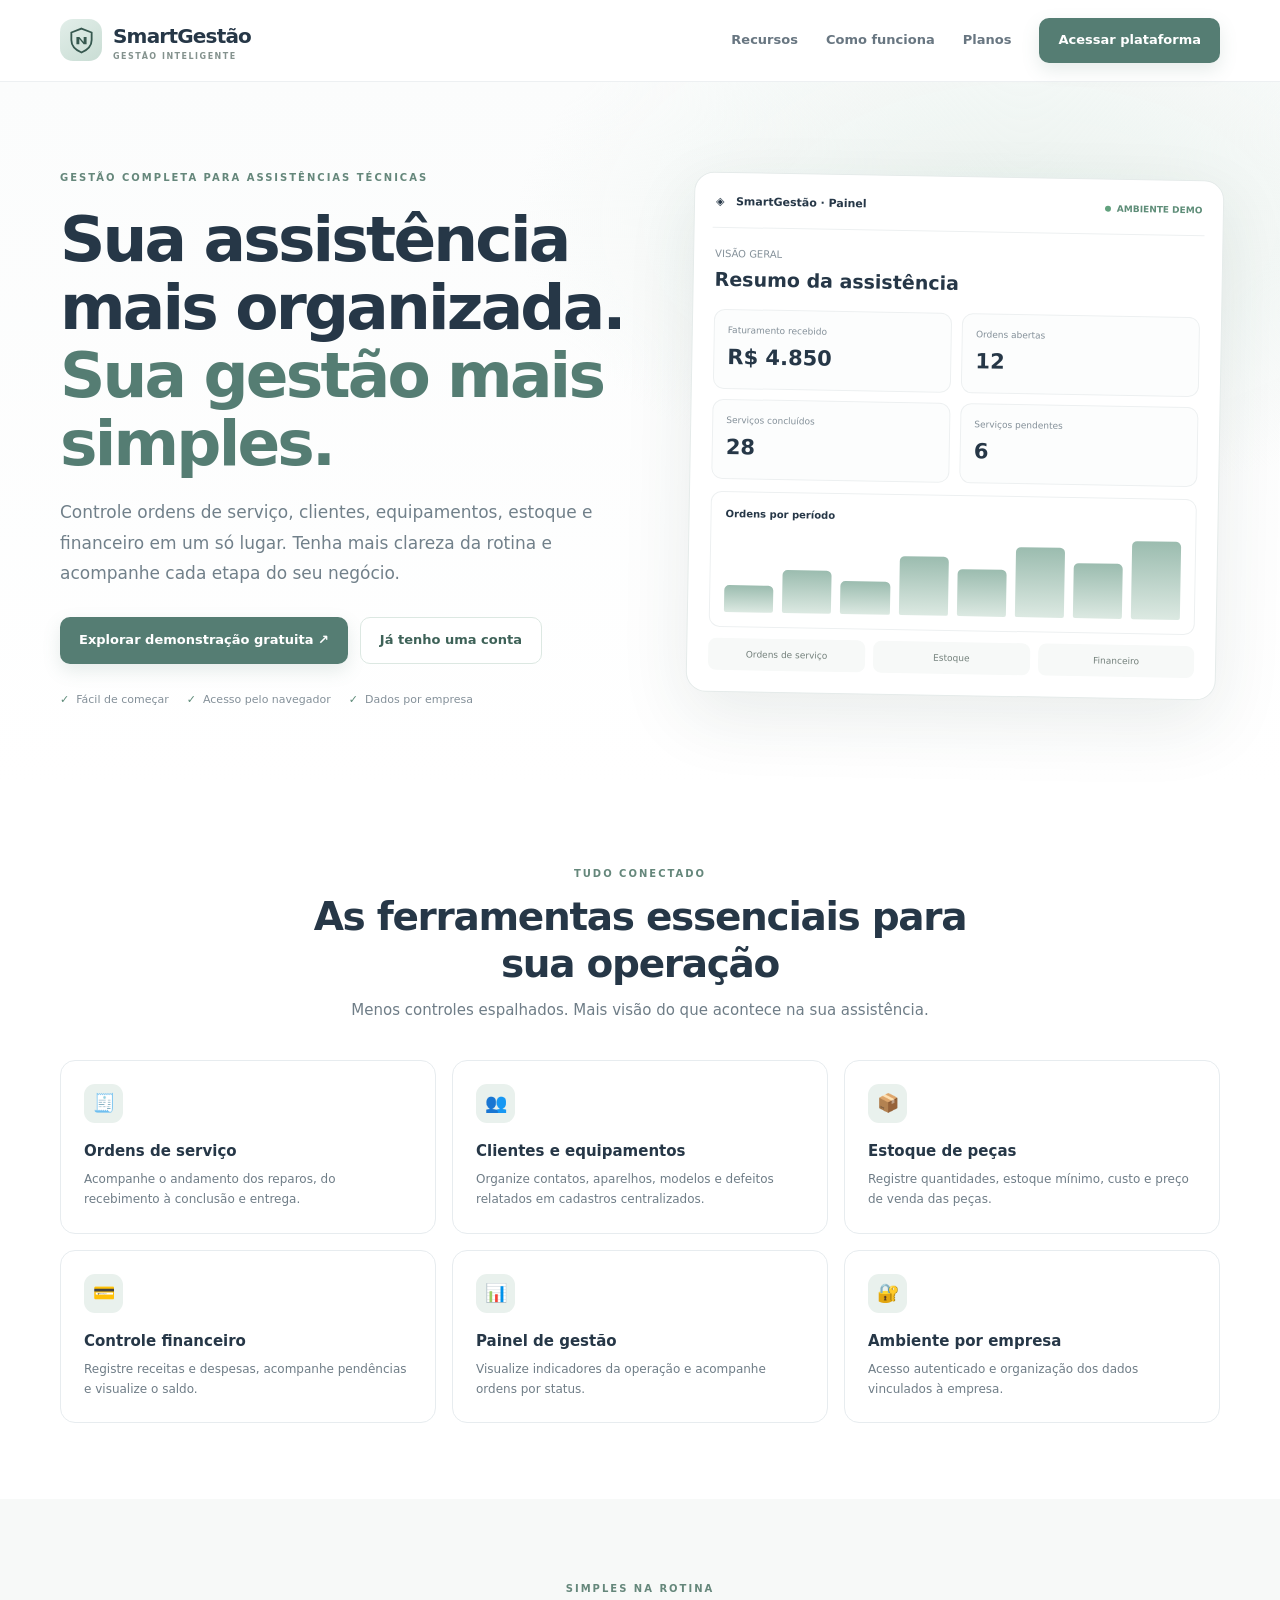
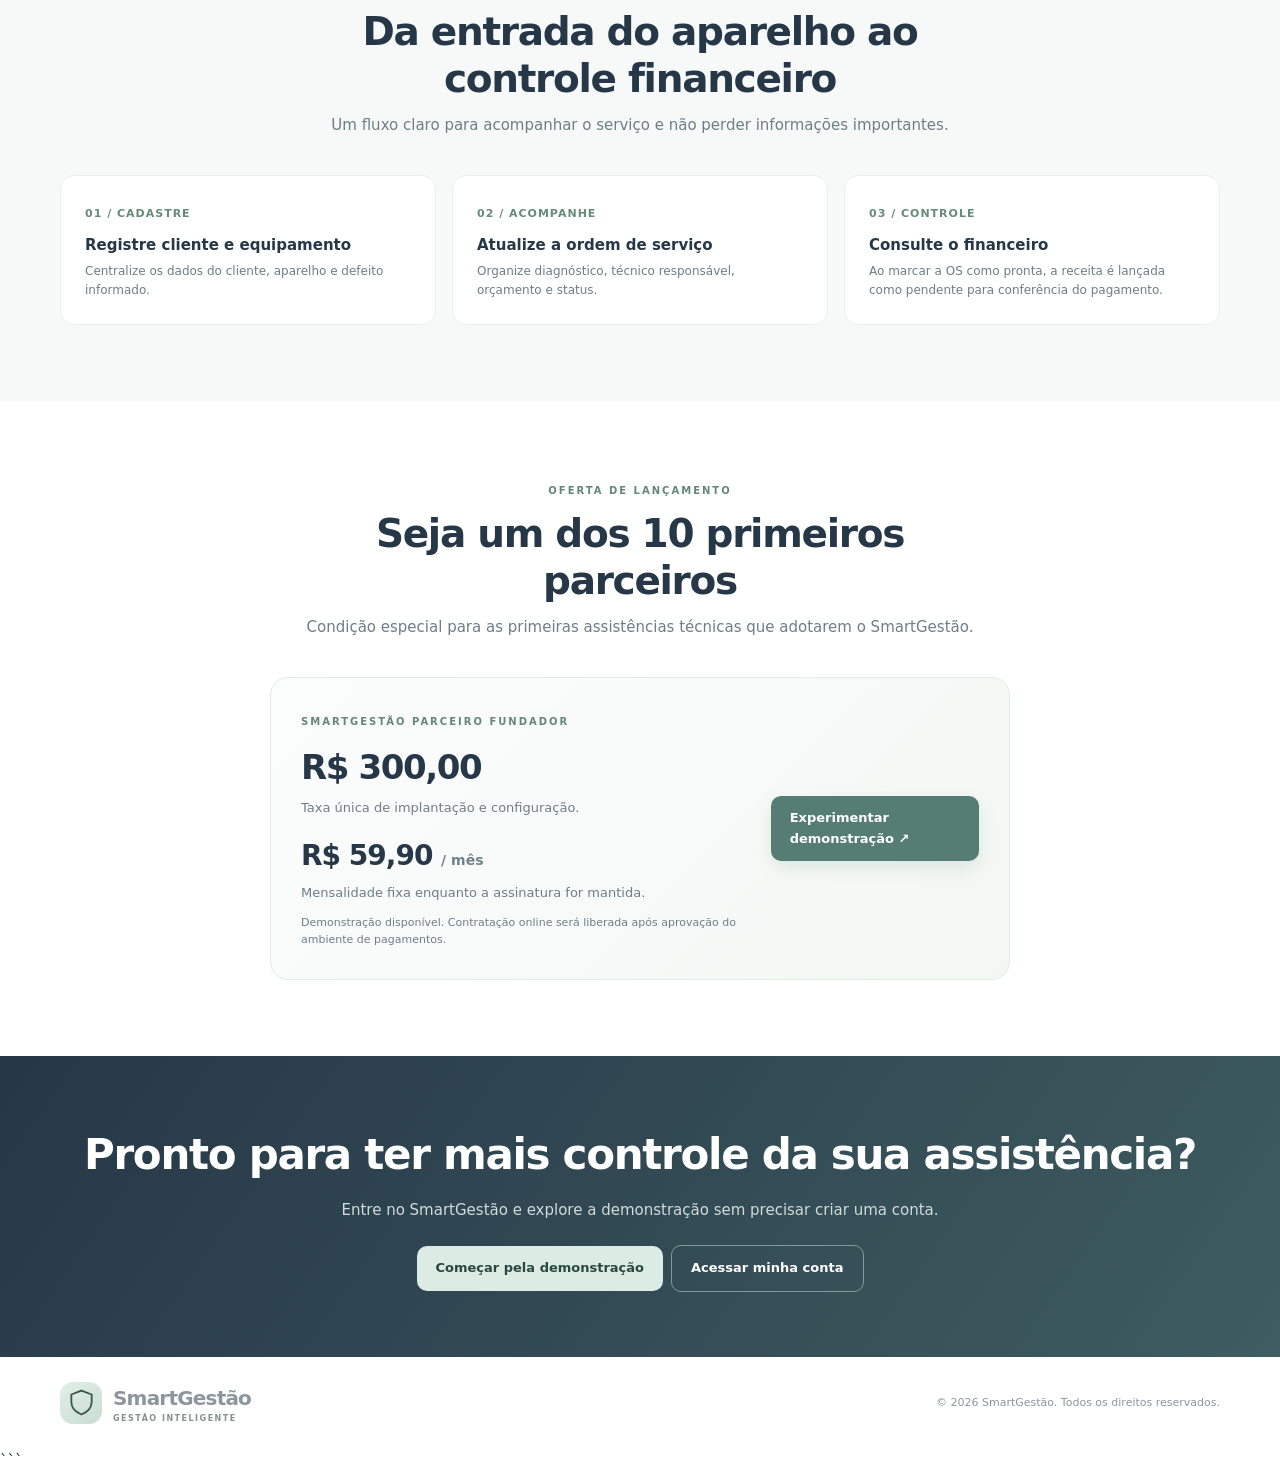
==== commit 857fab90: "Update index.html" ====
--- a/index.html
+++ b/index.html
@@ -1,4 +1,4 @@
-```html
+
 <!DOCTYPE html>
 <html lang="pt-BR">
 <head>
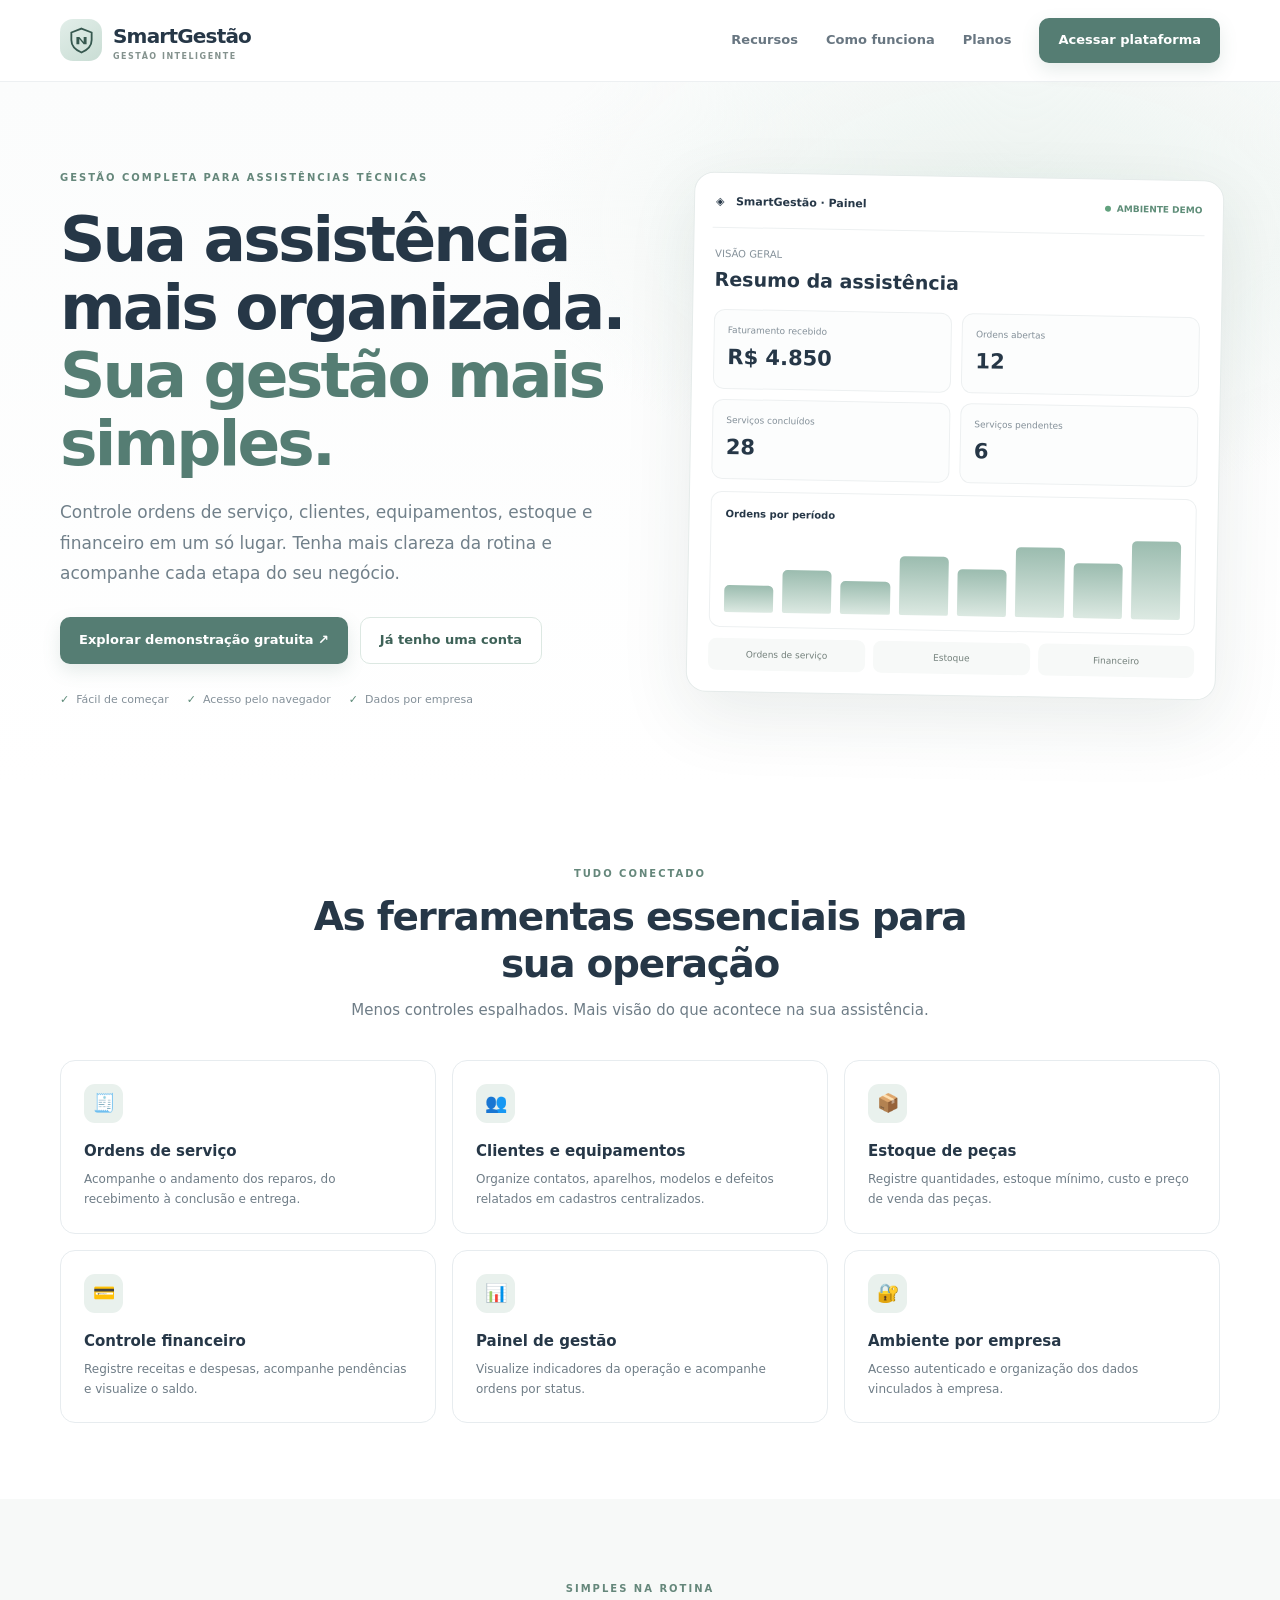
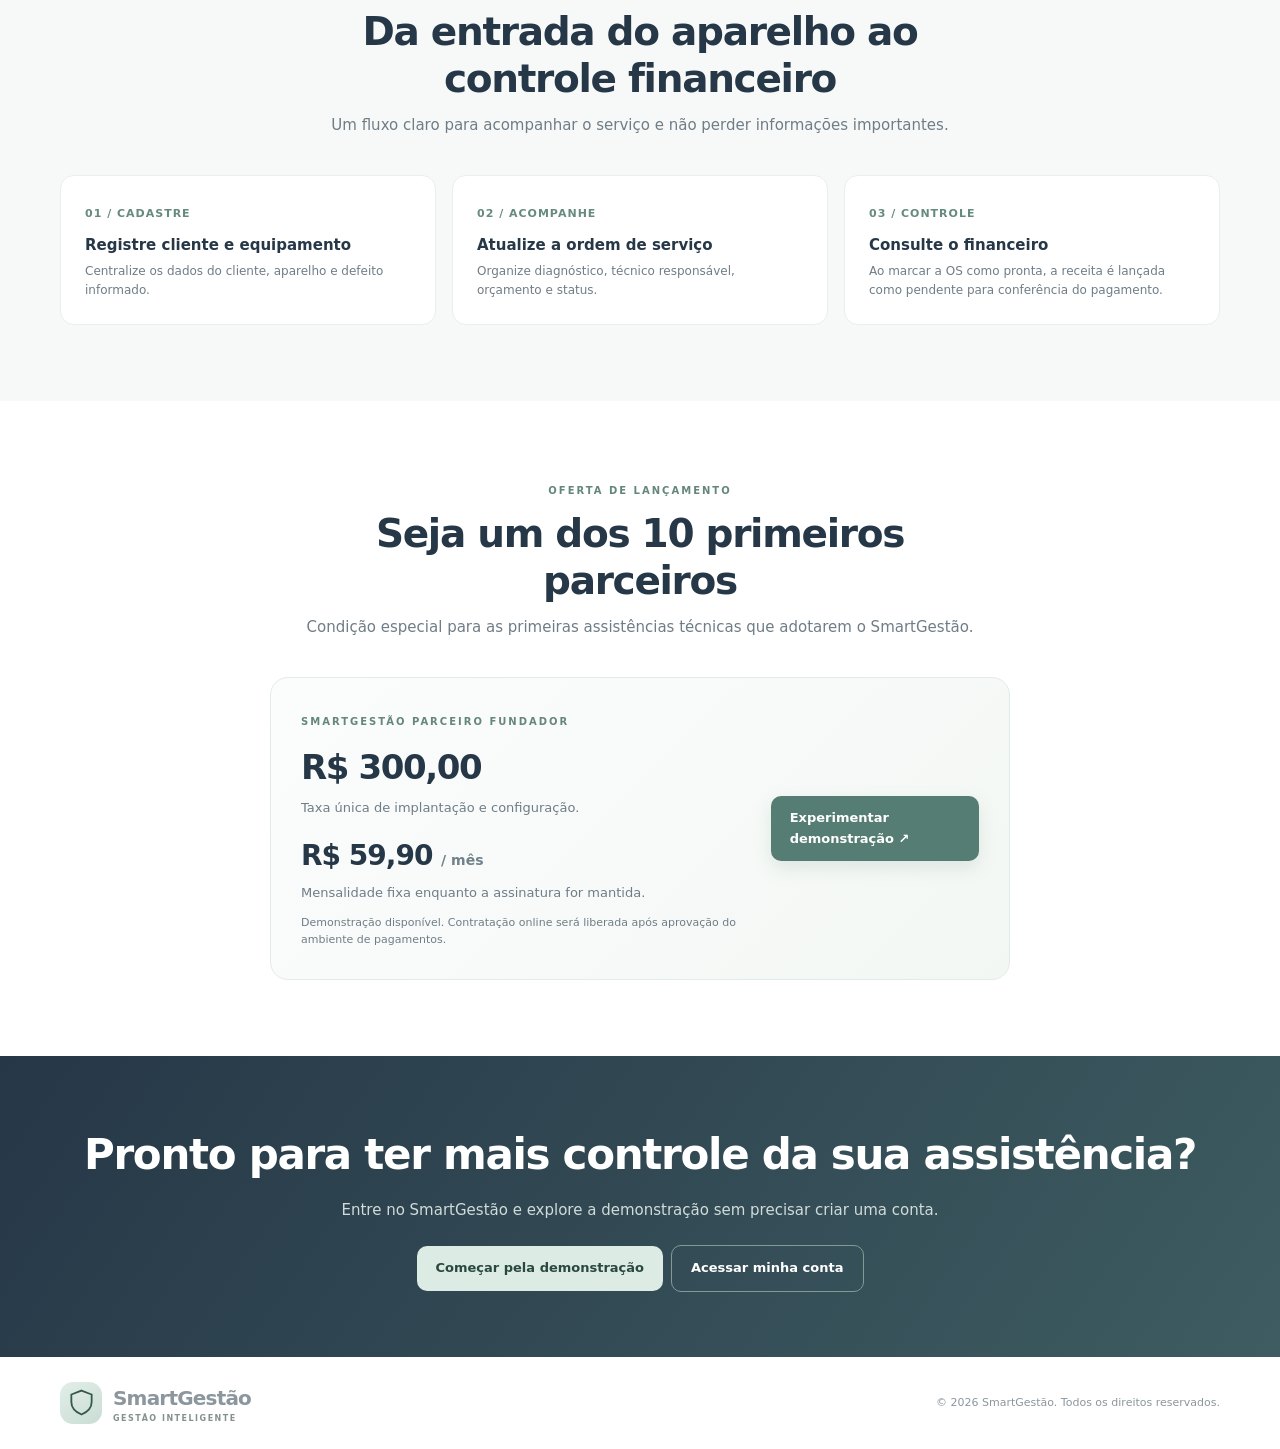
==== commit fe0bc930: "Update index.html" ====
--- a/index.html
+++ b/index.html
@@ -46,4 +46,4 @@
 <footer><div class="wrap footer"><a class="brand" href="#"><span class="mark"><svg viewBox="0 0 40 40" aria-hidden="true"><path d="M20 3.5 34 9v10.2c0 8.2-5.8 13.8-14 17.3C11.8 33 6 27.4 6 19.2V9l14-5.5Z" fill="none" stroke="currentColor" stroke-width="2.5"/></svg></span><span>SmartGestão<small>GESTÃO INTELIGENTE</small></span></a><span>© 2026 SmartGestão. Todos os direitos reservados.</span></div></footer>
 </body>
 </html>
-```
+
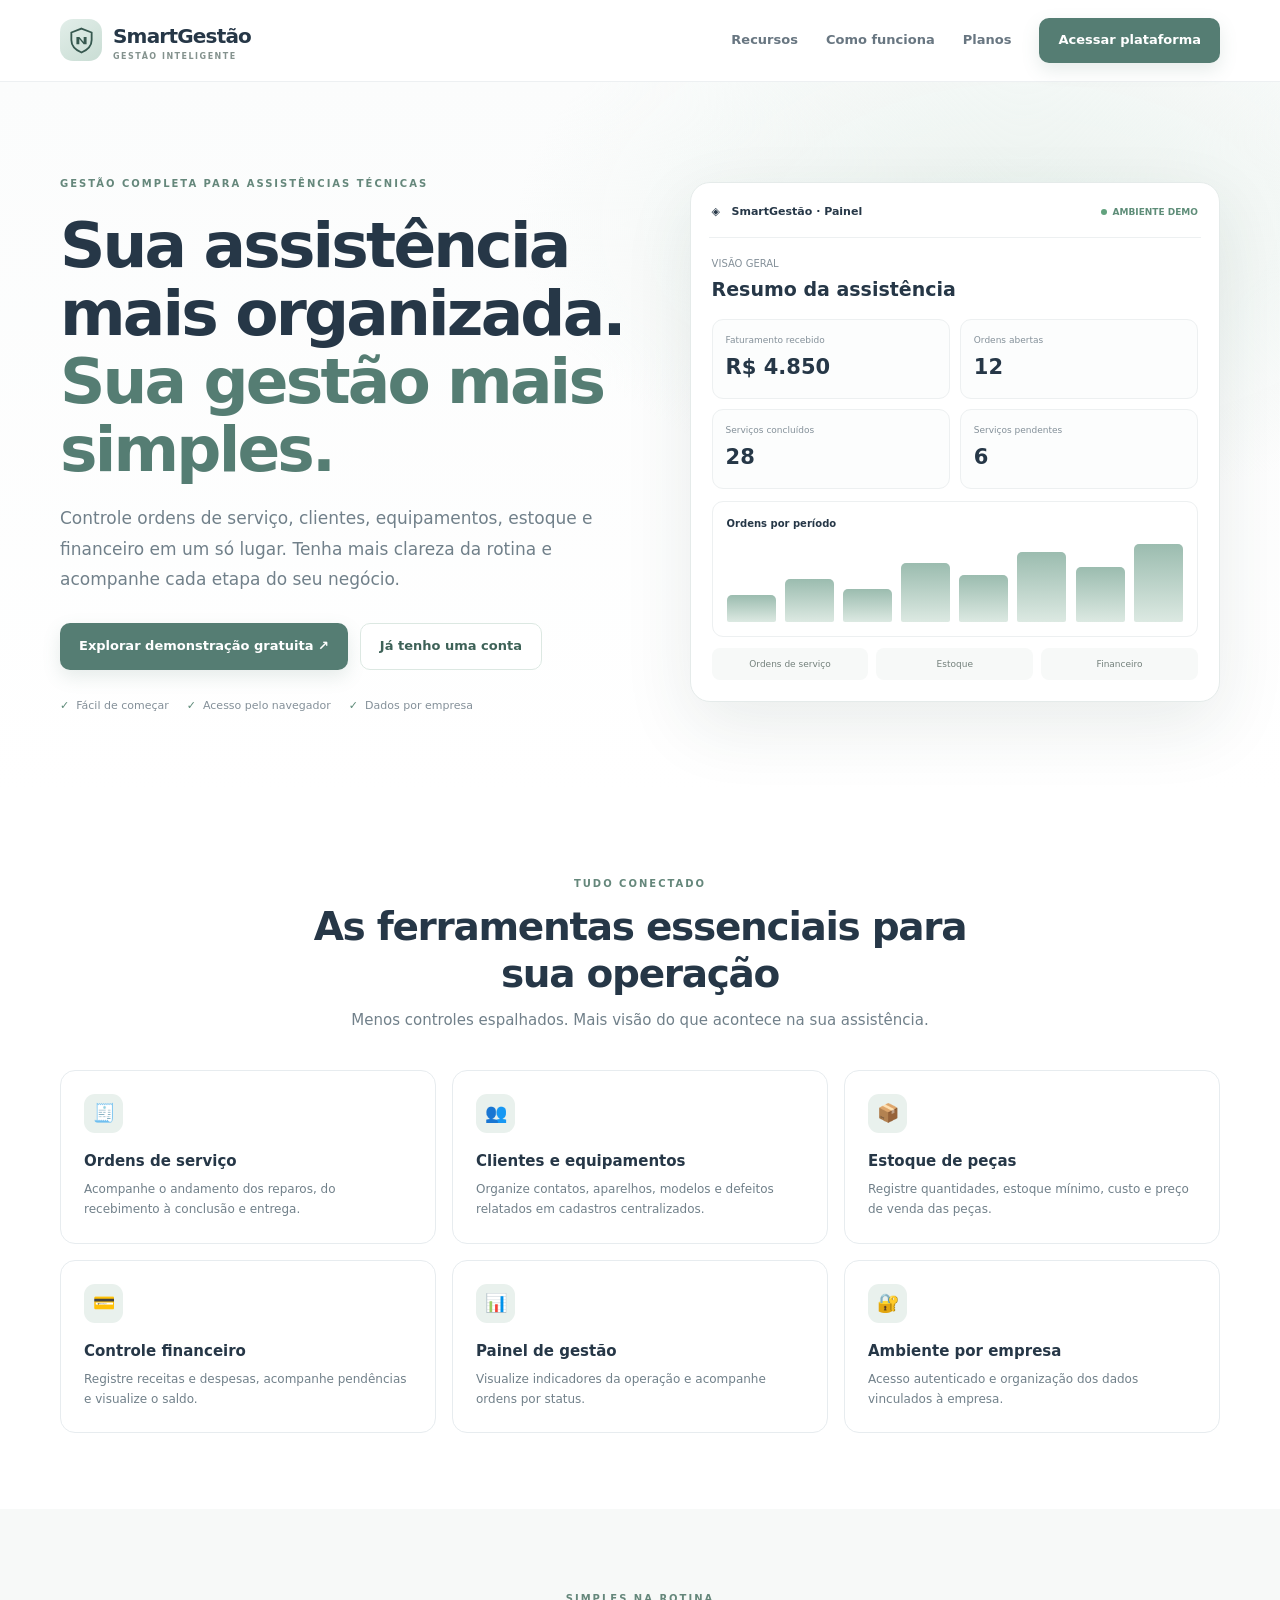
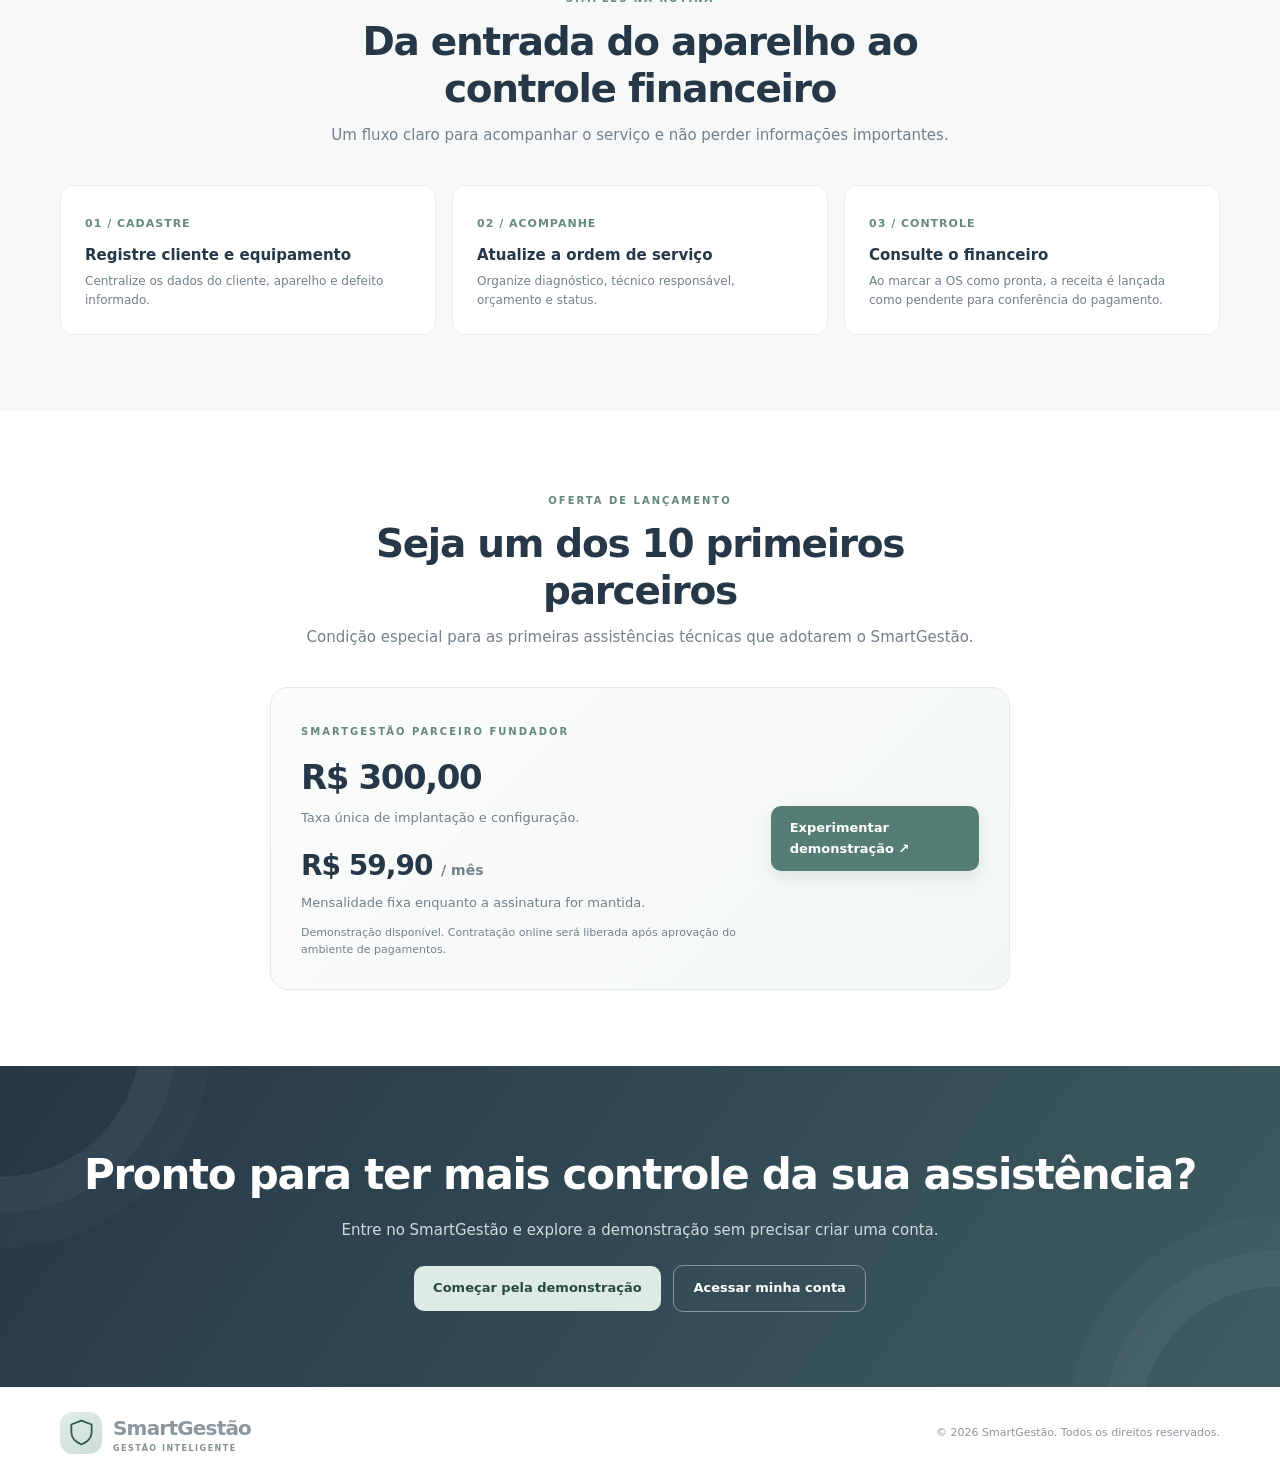
==== commit 0726ac82: "Update index.html" ====
--- a/index.html
+++ b/index.html
@@ -7,43 +7,1051 @@
 <meta name="theme-color" content="#263747">
 <meta name="description" content="SmartGestão: organize ordens de serviço, clientes, equipamentos, estoque e financeiro da sua assistência técnica em um só lugar.">
 <title>SmartGestão | Gestão inteligente para assistência técnica</title>
+
 <style>
-:root{--ink:#263747;--muted:#6f7d87;--green:#557d73;--pale:#e9f1ed;--line:#e7ecef;--bg:#f7f9fa}
-*{box-sizing:border-box}html{scroll-behavior:smooth}body{margin:0;background:#fff;color:var(--ink);font:15px/1.6 Inter,"Segoe UI",system-ui,sans-serif}a{color:inherit;text-decoration:none}.wrap{width:min(1160px,calc(100% - 44px));margin:auto}
-header{height:82px;display:flex;align-items:center;border-bottom:1px solid #edf0f2;background:#fff}.nav{display:flex;align-items:center;justify-content:space-between}.brand{display:flex;align-items:center;gap:11px;font-size:20px;font-weight:850;letter-spacing:-.8px}.mark{width:42px;height:42px;border-radius:13px;background:linear-gradient(145deg,#e2eee9,#c9ddd4);display:grid;place-items:center;color:#36584f}.mark svg{width:29px}.brand small{display:block;font-size:8px;letter-spacing:1.5px;color:#84928e;line-height:1.2}.links{display:flex;align-items:center;gap:28px;color:#687681;font-size:13px;font-weight:650}.links a:hover{color:var(--green)}.btn{display:inline-flex;align-items:center;justify-content:center;padding:12px 19px;border-radius:10px;background:var(--green);color:white;font-weight:750;font-size:13px;box-shadow:0 7px 18px #557d7326;transition:.2s}.btn:hover{transform:translateY(-1px);filter:brightness(1.05)}.btn.light{background:#fff;color:#3e6258;border:1px solid #dce8e2;box-shadow:none}.hero{padding:82px 0 76px;background:radial-gradient(ellipse at 80% 20%,#eaf2ee 0,transparent 35%),linear-gradient(180deg,#fbfcfc,#fff)}.hero-grid{display:grid;grid-template-columns:1.04fr .96fr;gap:55px;align-items:center}.eyebrow{color:#65877b;font-size:10px;letter-spacing:2px;font-weight:850}.hero h1{font-size:clamp(39px,5.1vw,63px);line-height:1.08;letter-spacing:-2.8px;margin:18px 0 19px;max-width:660px}.hero h1 span{color:var(--green)}.lead{font-size:17px;line-height:1.8;color:#71808a;max-width:540px;margin:0 0 28px}.actions{display:flex;gap:12px;flex-wrap:wrap}.trust{display:flex;gap:18px;flex-wrap:wrap;margin-top:27px;color:#849099;font-size:11px}.trust span:before{content:"✓";color:#5d8a78;font-weight:900;margin-right:7px}
-.preview{position:relative;padding:18px;border:1px solid #e5ebea;border-radius:20px;background:#fff;box-shadow:0 24px 70px #243b3218;transform:rotate(1deg)}.preview-top{display:flex;align-items:center;justify-content:space-between;padding:2px 3px 16px;border-bottom:1px solid #edf0f1;font-size:11px;font-weight:800}.live{color:#5e8d78;font-size:9px}.live:before{content:"";display:inline-block;width:6px;height:6px;background:#62a27e;border-radius:50%;margin-right:6px}.preview-body{padding:18px 3px 3px}.preview-label{font-size:10px;color:#849099}.preview-title{font-size:19px;font-weight:800;margin:2px 0 15px}.metrics{display:grid;grid-template-columns:repeat(2,1fr);gap:10px}.metric{padding:13px;border:1px solid #edf0f1;border-radius:11px;background:#fcfdfd}.metric small{display:block;color:#849099;font-size:9px}.metric b{display:block;font-size:21px;margin-top:4px}.chart{margin-top:12px;padding:14px;border:1px solid #edf0f1;border-radius:11px}.chart-head{font-size:10px;font-weight:750;margin-bottom:12px}.bars{height:78px;display:flex;align-items:end;gap:9px}.bars i{display:block;flex:1;border-radius:5px 5px 2px 2px;background:linear-gradient(180deg,#9bbcaf,#dce9e2)}.preview-foot{display:flex;gap:8px;margin-top:11px}.preview-foot span{flex:1;padding:9px;background:#f7f9f8;border-radius:8px;font-size:9px;color:#74817c;text-align:center}
-section.block{padding:76px 0}.section-head{text-align:center;max-width:670px;margin:0 auto 38px}.section-head h2{font-size:clamp(28px,3.4vw,39px);letter-spacing:-1.3px;line-height:1.2;margin:10px 0}.section-head p{color:var(--muted);margin:0}.features{display:grid;grid-template-columns:repeat(3,1fr);gap:16px}.feature{padding:23px;border:1px solid var(--line);border-radius:15px;background:#fff}.feature-icon{width:39px;height:39px;display:grid;place-items:center;border-radius:11px;background:var(--pale);font-size:18px}.feature h3{font-size:15px;margin:16px 0 6px}.feature p{font-size:12px;color:var(--muted);margin:0;line-height:1.7}.workflow{background:#f7f9f8}.steps{display:grid;grid-template-columns:repeat(3,1fr);gap:16px}.step{padding:24px;border-radius:14px;background:white;border:1px solid #e9efeb}.num{font-size:11px;color:#668b7c;font-weight:900;letter-spacing:1px}.step h3{font-size:15px;margin:9px 0 5px}.step p{font-size:12px;color:var(--muted);margin:0}.plans{max-width:740px;margin:auto;border:1px solid #e3ebe6;border-radius:18px;padding:30px;background:linear-gradient(135deg,#fbfdfc,#f3f7f4);display:flex;align-items:center;justify-content:space-between;gap:25px}.plans h3{font-size:20px;margin:0 0 5px}.plans p{font-size:13px;color:var(--muted);margin:0}.plans .price{font-size:34px;letter-spacing:-1.4px;margin:8px 0 4px}.plans .monthly{font-size:28px;letter-spacing:-1px;margin:15px 0 4px}.plans .note{font-size:11px;margin-top:10px}.cta{padding:65px 0;background:linear-gradient(125deg,#263747,#3e5c61);color:#fff;text-align:center}.cta h2{font-size:clamp(28px,4vw,42px);letter-spacing:-1.3px;margin:0 0 10px}.cta p{color:#d0dcda;margin:0 0 23px}.cta .btn{background:#dcebe4;color:#29483f;box-shadow:none}.cta .btn.light{background:transparent;color:white;border-color:#829a96;margin-left:8px}footer{padding:25px 0;color:#8b969e;font-size:11px}.footer{display:flex;align-items:center;justify-content:space-between;gap:16px}
-@media(max-width:800px){.links>a:not(.btn){display:none}.hero{padding:55px 0}.hero-grid{grid-template-columns:1fr;gap:38px}.preview{max-width:560px;margin:auto}.features{grid-template-columns:repeat(2,1fr)}.steps{grid-template-columns:1fr}.plans{align-items:flex-start;flex-direction:column}.workspace{padding:0}}
-@media(max-width:520px){.wrap{width:min(100% - 32px,1160px)}header{height:70px}.brand{font-size:18px}.brand .mark{width:37px;height:37px}.links .btn{padding:10px 13px;font-size:11px}.hero h1{font-size:42px;letter-spacing:-2px}.lead{font-size:15px}.features{grid-template-columns:1fr}.block{padding:58px 0!important}.preview{padding:12px}.metric b{font-size:18px}.footer{align-items:flex-start;flex-direction:column}}
+:root {
+  --ink:#263747;
+  --muted:#71808a;
+  --green:#557d73;
+  --pale:#e9f1ed;
+  --line:#e7ecef;
+}
+
+* {box-sizing:border-box}
+
+html {scroll-behavior:smooth}
+
+body {
+  margin:0;
+  background:#fff;
+  color:var(--ink);
+  font:15px/1.6 Inter,"Segoe UI",system-ui,sans-serif;
+}
+
+a {color:inherit;text-decoration:none}
+
+.wrap {
+  width:min(1160px,calc(100% - 44px));
+  margin:auto;
+}
+
+/* CABEÇALHO */
+
+header {
+  height:82px;
+  display:flex;
+  align-items:center;
+  border-bottom:1px solid #edf0f2;
+  background:rgba(255,255,255,.94);
+  position:sticky;
+  top:0;
+  z-index:50;
+  backdrop-filter:blur(14px);
+}
+
+.nav {
+  display:flex;
+  align-items:center;
+  justify-content:space-between;
+}
+
+.brand {
+  display:flex;
+  align-items:center;
+  gap:11px;
+  font-size:20px;
+  font-weight:850;
+  letter-spacing:-.8px;
+}
+
+.mark {
+  width:42px;
+  height:42px;
+  border-radius:13px;
+  background:linear-gradient(145deg,#e2eee9,#c9ddd4);
+  display:grid;
+  place-items:center;
+  color:#36584f;
+}
+
+.mark svg {width:29px}
+
+.brand small {
+  display:block;
+  font-size:8px;
+  letter-spacing:1.5px;
+  color:#84928e;
+  line-height:1.2;
+}
+
+.links {
+  display:flex;
+  align-items:center;
+  gap:28px;
+  color:#687681;
+  font-size:13px;
+  font-weight:650;
+}
+
+.links a:not(.btn) {
+  transition:color .2s;
+}
+
+.links a:not(.btn):hover {color:var(--green)}
+
+/* BOTÕES */
+
+.btn {
+  display:inline-flex;
+  align-items:center;
+  justify-content:center;
+  padding:12px 19px;
+  border-radius:10px;
+  background:var(--green);
+  color:white;
+  font-weight:750;
+  font-size:13px;
+  box-shadow:0 7px 18px #557d7326;
+  transition:transform .25s,box-shadow .25s,filter .25s;
+  position:relative;
+  overflow:hidden;
+}
+
+.btn:hover {
+  transform:translateY(-3px);
+  box-shadow:0 12px 25px #557d7335;
+  filter:brightness(1.05);
+}
+
+.btn:active {transform:scale(.97)}
+
+.btn.light {
+  background:#fff;
+  color:#3e6258;
+  border:1px solid #dce8e2;
+  box-shadow:none;
+}
+
+.btn::after {
+  content:"";
+  position:absolute;
+  top:-30%;
+  left:-100%;
+  width:45%;
+  height:160%;
+  background:linear-gradient(90deg,transparent,#ffffff66,transparent);
+  transform:skewX(-20deg);
+}
+
+.btn:hover::after {
+  animation:shine .8s ease;
+}
+
+/* HERO */
+
+.hero {
+  padding:88px 0 80px;
+  background:
+    radial-gradient(ellipse at 80% 20%,#eaf2ee 0,transparent 35%),
+    linear-gradient(180deg,#fbfcfc,#fff);
+  overflow:hidden;
+}
+
+.hero-grid {
+  display:grid;
+  grid-template-columns:1.04fr .96fr;
+  gap:55px;
+  align-items:center;
+}
+
+.eyebrow {
+  color:#65877b;
+  font-size:10px;
+  letter-spacing:2px;
+  font-weight:850;
+}
+
+.hero h1 {
+  font-size:clamp(39px,5.1vw,63px);
+  line-height:1.08;
+  letter-spacing:-2.8px;
+  margin:18px 0 19px;
+  max-width:660px;
+}
+
+.hero h1 span {color:var(--green)}
+
+.lead {
+  font-size:17px;
+  line-height:1.8;
+  color:#71808a;
+  max-width:540px;
+  margin:0 0 28px;
+}
+
+.actions {
+  display:flex;
+  gap:12px;
+  flex-wrap:wrap;
+}
+
+.trust {
+  display:flex;
+  gap:18px;
+  flex-wrap:wrap;
+  margin-top:27px;
+  color:#849099;
+  font-size:11px;
+}
+
+.trust span::before {
+  content:"✓";
+  color:#5d8a78;
+  font-weight:900;
+  margin-right:7px;
+}
+
+/* PRÉVIA DO SISTEMA */
+
+.preview {
+  position:relative;
+  padding:18px;
+  border:1px solid #e5ebea;
+  border-radius:20px;
+  background:#fff;
+  box-shadow:0 24px 70px #243b3218;
+  transform:rotate(1deg);
+  animation:previewFloat 6s ease-in-out infinite;
+  transition:box-shadow .3s;
+}
+
+.preview:hover {
+  box-shadow:0 30px 80px #557d7330;
+}
+
+.preview-top {
+  display:flex;
+  align-items:center;
+  justify-content:space-between;
+  padding:2px 3px 16px;
+  border-bottom:1px solid #edf0f1;
+  font-size:11px;
+  font-weight:800;
+}
+
+.live {
+  color:#5e8d78;
+  font-size:9px;
+}
+
+.live::before {
+  content:"";
+  display:inline-block;
+  width:6px;
+  height:6px;
+  background:#62a27e;
+  border-radius:50%;
+  margin-right:6px;
+  animation:pulse 1.8s infinite;
+}
+
+.preview-body {padding:18px 3px 3px}
+
+.preview-label {
+  font-size:10px;
+  color:#849099;
+}
+
+.preview-title {
+  font-size:19px;
+  font-weight:800;
+  margin:2px 0 15px;
+}
+
+.metrics {
+  display:grid;
+  grid-template-columns:repeat(2,1fr);
+  gap:10px;
+}
+
+.metric {
+  padding:13px;
+  border:1px solid #edf0f1;
+  border-radius:11px;
+  background:#fcfdfd;
+  transition:transform .25s,box-shadow .25s;
+}
+
+.metric:hover {
+  transform:translateY(-5px);
+  box-shadow:0 10px 24px #26374712;
+}
+
+.metric small {
+  display:block;
+  color:#849099;
+  font-size:9px;
+}
+
+.metric b {
+  display:block;
+  font-size:21px;
+  margin-top:4px;
+}
+
+.chart {
+  margin-top:12px;
+  padding:14px;
+  border:1px solid #edf0f1;
+  border-radius:11px;
+}
+
+.chart-head {
+  font-size:10px;
+  font-weight:750;
+  margin-bottom:12px;
+}
+
+.bars {
+  height:78px;
+  display:flex;
+  align-items:end;
+  gap:9px;
+}
+
+.bars i {
+  display:block;
+  flex:1;
+  border-radius:5px 5px 2px 2px;
+  background:linear-gradient(180deg,#9bbcaf,#dce9e2);
+  transform-origin:bottom;
+  animation:barRise 1s cubic-bezier(.2,.75,.25,1) both;
+}
+
+.bars i:nth-child(1){animation-delay:.1s}
+.bars i:nth-child(2){animation-delay:.2s}
+.bars i:nth-child(3){animation-delay:.3s}
+.bars i:nth-child(4){animation-delay:.4s}
+.bars i:nth-child(5){animation-delay:.5s}
+.bars i:nth-child(6){animation-delay:.6s}
+.bars i:nth-child(7){animation-delay:.7s}
+.bars i:nth-child(8){animation-delay:.8s}
+
+.preview-foot {
+  display:flex;
+  gap:8px;
+  margin-top:11px;
+}
+
+.preview-foot span {
+  flex:1;
+  padding:9px;
+  background:#f7f9f8;
+  border-radius:8px;
+  font-size:9px;
+  color:#74817c;
+  text-align:center;
+}
+
+/* SEÇÕES */
+
+section.block {padding:76px 0}
+
+.section-head {
+  text-align:center;
+  max-width:670px;
+  margin:0 auto 38px;
+}
+
+.section-head h2 {
+  font-size:clamp(28px,3.4vw,39px);
+  letter-spacing:-1.3px;
+  line-height:1.2;
+  margin:10px 0;
+}
+
+.section-head p {
+  color:var(--muted);
+  margin:0;
+}
+
+/* RECURSOS */
+
+.features {
+  display:grid;
+  grid-template-columns:repeat(3,1fr);
+  gap:16px;
+}
+
+.feature {
+  padding:23px;
+  border:1px solid var(--line);
+  border-radius:15px;
+  background:#fff;
+  transition:transform .3s,box-shadow .3s,border-color .3s;
+}
+
+.feature:hover {
+  transform:translateY(-7px);
+  box-shadow:0 18px 38px #26374712;
+  border-color:#cbded4;
+}
+
+.feature-icon {
+  width:39px;
+  height:39px;
+  display:grid;
+  place-items:center;
+  border-radius:11px;
+  background:var(--pale);
+  font-size:18px;
+  transition:transform .3s;
+}
+
+.feature:hover .feature-icon {
+  transform:rotate(-8deg) scale(1.12);
+}
+
+.feature h3 {
+  font-size:15px;
+  margin:16px 0 6px;
+}
+
+.feature p {
+  font-size:12px;
+  color:var(--muted);
+  margin:0;
+  line-height:1.7;
+}
+
+/* COMO FUNCIONA */
+
+.workflow {background:#f7f9f8}
+
+.steps {
+  display:grid;
+  grid-template-columns:repeat(3,1fr);
+  gap:16px;
+}
+
+.step {
+  padding:24px;
+  border-radius:14px;
+  background:white;
+  border:1px solid #e9efeb;
+  transition:transform .3s,box-shadow .3s;
+}
+
+.step:hover {
+  transform:translateY(-6px);
+  box-shadow:0 16px 34px #26374710;
+}
+
+.num {
+  font-size:11px;
+  color:#668b7c;
+  font-weight:900;
+  letter-spacing:1px;
+}
+
+.step h3 {
+  font-size:15px;
+  margin:9px 0 5px;
+}
+
+.step p {
+  font-size:12px;
+  color:var(--muted);
+  margin:0;
+}
+
+/* PLANOS */
+
+.plans {
+  max-width:740px;
+  margin:auto;
+  border:1px solid #e3ebe6;
+  border-radius:18px;
+  padding:30px;
+  background:linear-gradient(135deg,#fbfdfc,#f3f7f4);
+  display:flex;
+  align-items:center;
+  justify-content:space-between;
+  gap:25px;
+  transition:transform .3s,box-shadow .3s;
+}
+
+.plans:hover {
+  transform:translateY(-5px);
+  box-shadow:0 20px 45px #26374712;
+}
+
+.plans h3 {
+  font-size:20px;
+  margin:0 0 5px;
+}
+
+.plans p {
+  font-size:13px;
+  color:var(--muted);
+  margin:0;
+}
+
+.plans .price {
+  font-size:34px;
+  letter-spacing:-1.4px;
+  margin:8px 0 4px;
+}
+
+.plans .monthly {
+  font-size:28px;
+  letter-spacing:-1px;
+  margin:15px 0 4px;
+}
+
+.plans .note {
+  font-size:11px;
+  margin-top:10px;
+}
+
+/* CHAMADA FINAL */
+
+.cta {
+  padding:75px 0;
+  background:linear-gradient(125deg,#263747,#3e5c61);
+  color:#fff;
+  text-align:center;
+  position:relative;
+  overflow:hidden;
+}
+
+.cta::before,.cta::after {
+  content:"";
+  position:absolute;
+  width:280px;
+  height:280px;
+  border:1px solid #ffffff16;
+  border-radius:50%;
+  pointer-events:none;
+}
+
+.cta::before {
+  left:-140px;
+  top:-170px;
+  box-shadow:0 0 0 35px #ffffff08,0 0 0 70px #ffffff05;
+}
+
+.cta::after {
+  right:-140px;
+  bottom:-180px;
+  box-shadow:0 0 0 35px #ffffff08,0 0 0 70px #ffffff05;
+}
+
+.cta h2 {
+  font-size:clamp(28px,4vw,42px);
+  letter-spacing:-1.3px;
+  margin:0 0 10px;
+}
+
+.cta p {
+  color:#d0dcda;
+  margin:0 0 23px;
+}
+
+.cta .btn {
+  background:#dcebe4;
+  color:#29483f;
+  box-shadow:none;
+}
+
+.cta .btn.light {
+  background:transparent;
+  color:white;
+  border-color:#829a96;
+  margin-left:8px;
+}
+
+/* RODAPÉ */
+
+footer {
+  padding:25px 0;
+  color:#8b969e;
+  font-size:11px;
+}
+
+.footer {
+  display:flex;
+  align-items:center;
+  justify-content:space-between;
+  gap:16px;
+}
+
+/* ANIMAÇÕES DE ENTRADA */
+
+@keyframes heroEnter {
+  from {opacity:0;transform:translateY(25px)}
+  to {opacity:1;transform:translateY(0)}
+}
+
+@keyframes previewFloat {
+  0%,100% {transform:translateY(0) rotate(1deg)}
+  50% {transform:translateY(-10px) rotate(.4deg)}
+}
+
+@keyframes barRise {
+  from {transform:scaleY(.05);opacity:.3}
+  to {transform:scaleY(1);opacity:1}
+}
+
+@keyframes pulse {
+  0%,100% {box-shadow:0 0 0 0 #62a27e55}
+  50% {box-shadow:0 0 0 6px #62a27e00}
+}
+
+@keyframes shine {
+  to {left:150%}
+}
+
+.hero .eyebrow,
+.hero h1,
+.hero .lead,
+.hero .actions,
+.hero .trust {
+  animation:heroEnter .75s cubic-bezier(.2,.75,.25,1) both;
+}
+
+.hero h1 {animation-delay:.08s}
+.hero .lead {animation-delay:.16s}
+.hero .actions {animation-delay:.24s}
+.hero .trust {animation-delay:.32s}
+
+.preview {
+  animation:heroEnter .9s ease .15s both,previewFloat 6s ease-in-out 1s infinite;
+}
+
+/* REVELAÇÃO AO ROLAR */
+
+.reveal {
+  opacity:0;
+  transform:translateY(25px);
+  transition:opacity .7s ease,transform .7s cubic-bezier(.2,.75,.25,1);
+}
+
+.reveal.visible {
+  opacity:1;
+  transform:translateY(0);
+}
+
+/* RESPONSIVIDADE */
+
+@media(max-width:800px) {
+  .links {gap:12px}
+  .links>a:not(.btn) {display:none}
+
+  .hero {padding:55px 0}
+
+  .hero-grid {
+    grid-template-columns:1fr;
+    gap:38px;
+  }
+
+  .preview {
+    max-width:560px;
+    margin:auto;
+  }
+
+  .features {grid-template-columns:repeat(2,1fr)}
+  .steps {grid-template-columns:1fr}
+
+  .plans {
+    align-items:flex-start;
+    flex-direction:column;
+  }
+}
+
+@media(max-width:520px) {
+  .wrap {width:min(100% - 32px,1160px)}
+
+  header {height:70px}
+
+  .brand {font-size:18px}
+
+  .brand .mark {
+    width:37px;
+    height:37px;
+  }
+
+  .links .btn {
+    padding:10px 13px;
+    font-size:11px;
+  }
+
+  .hero h1 {
+    font-size:42px;
+    letter-spacing:-2px;
+  }
+
+  .lead {font-size:15px}
+
+  .features {grid-template-columns:1fr}
+
+  .block {padding:58px 0!important}
+
+  .preview {padding:12px}
+
+  .metric b {font-size:18px}
+
+  .footer {
+    align-items:flex-start;
+    flex-direction:column;
+  }
+
+  .cta .btn.light {
+    margin:10px 0 0;
+  }
+}
+
+/* ACESSIBILIDADE */
+
+@media(prefers-reduced-motion:reduce) {
+  *,*::before,*::after {
+    animation-duration:.01ms!important;
+    animation-iteration-count:1!important;
+    transition-duration:.01ms!important;
+    scroll-behavior:auto!important;
+  }
+
+  .reveal {
+    opacity:1;
+    transform:none;
+  }
+}
 </style>
 </head>
+
 <body>
-<header><div class="wrap nav">
-<a class="brand" href="#"><span class="mark"><svg viewBox="0 0 40 40" aria-hidden="true"><path d="M20 3.5 34 9v10.2c0 8.2-5.8 13.8-14 17.3C11.8 33 6 27.4 6 19.2V9l14-5.5Z" fill="none" stroke="currentColor" stroke-width="2.5"/><path d="M13 25V15h4l6 7v-7h4v10h-4l-6-7v7z" fill="currentColor"/></svg></span><span>SmartGestão<small>GESTÃO INTELIGENTE</small></span></a>
-<nav class="links"><a href="#recursos">Recursos</a><a href="#como-funciona">Como funciona</a><a href="#planos">Planos</a><a class="btn" href="app.html">Acessar plataforma</a></nav>
-</div></header>
+
+<header>
+<div class="wrap nav">
+
+<a class="brand" href="#">
+<span class="mark">
+<svg viewBox="0 0 40 40" aria-hidden="true">
+<path d="M20 3.5 34 9v10.2c0 8.2-5.8 13.8-14 17.3C11.8 33 6 27.4 6 19.2V9l14-5.5Z" fill="none" stroke="currentColor" stroke-width="2.5"/>
+<path d="M13 25V15h4l6 7v-7h4v10h-4l-6-7v7z" fill="currentColor"/>
+</svg>
+</span>
+<span>SmartGestão<small>GESTÃO INTELIGENTE</small></span>
+</a>
+
+<nav class="links">
+<a href="#recursos">Recursos</a>
+<a href="#como-funciona">Como funciona</a>
+<a href="#planos">Planos</a>
+<a class="btn" href="app.html">Acessar plataforma</a>
+</nav>
+
+</div>
+</header>
+
 <main>
-<section class="hero"><div class="wrap hero-grid">
-<div><span class="eyebrow">GESTÃO COMPLETA PARA ASSISTÊNCIAS TÉCNICAS</span><h1>Sua assistência mais organizada. <span>Sua gestão mais simples.</span></h1><p class="lead">Controle ordens de serviço, clientes, equipamentos, estoque e financeiro em um só lugar. Tenha mais clareza da rotina e acompanhe cada etapa do seu negócio.</p><div class="actions"><a class="btn" href="app.html#demo">Explorar demonstração gratuita ↗</a><a class="btn light" href="app.html">Já tenho uma conta</a></div><div class="trust"><span>Fácil de começar</span><span>Acesso pelo navegador</span><span>Dados por empresa</span></div></div>
-<div class="preview" aria-label="Prévia ilustrativa do painel SmartGestão"><div class="preview-top"><span>◈ &nbsp; SmartGestão · Painel</span><span class="live">AMBIENTE DEMO</span></div><div class="preview-body"><div class="preview-label">VISÃO GERAL</div><div class="preview-title">Resumo da assistência</div><div class="metrics"><div class="metric"><small>Faturamento recebido</small><b>R$ 4.850</b></div><div class="metric"><small>Ordens abertas</small><b>12</b></div><div class="metric"><small>Serviços concluídos</small><b>28</b></div><div class="metric"><small>Serviços pendentes</small><b>6</b></div></div><div class="chart"><div class="chart-head">Ordens por período</div><div class="bars"><i style="height:35%"></i><i style="height:55%"></i><i style="height:42%"></i><i style="height:76%"></i><i style="height:60%"></i><i style="height:90%"></i><i style="height:70%"></i><i style="height:100%"></i></div></div><div class="preview-foot"><span>Ordens de serviço</span><span>Estoque</span><span>Financeiro</span></div></div></div>
-</div></section>
-<section class="block" id="recursos"><div class="wrap"><div class="section-head"><span class="eyebrow">TUDO CONECTADO</span><h2>As ferramentas essenciais para sua operação</h2><p>Menos controles espalhados. Mais visão do que acontece na sua assistência.</p></div><div class="features">
-<article class="feature"><div class="feature-icon">🧾</div><h3>Ordens de serviço</h3><p>Acompanhe o andamento dos reparos, do recebimento à conclusão e entrega.</p></article>
-<article class="feature"><div class="feature-icon">👥</div><h3>Clientes e equipamentos</h3><p>Organize contatos, aparelhos, modelos e defeitos relatados em cadastros centralizados.</p></article>
-<article class="feature"><div class="feature-icon">📦</div><h3>Estoque de peças</h3><p>Registre quantidades, estoque mínimo, custo e preço de venda das peças.</p></article>
-<article class="feature"><div class="feature-icon">💳</div><h3>Controle financeiro</h3><p>Registre receitas e despesas, acompanhe pendências e visualize o saldo.</p></article>
-<article class="feature"><div class="feature-icon">📊</div><h3>Painel de gestão</h3><p>Visualize indicadores da operação e acompanhe ordens por status.</p></article>
-<article class="feature"><div class="feature-icon">🔐</div><h3>Ambiente por empresa</h3><p>Acesso autenticado e organização dos dados vinculados à empresa.</p></article>
-</div></div></section>
-<section class="block workflow" id="como-funciona"><div class="wrap"><div class="section-head"><span class="eyebrow">SIMPLES NA ROTINA</span><h2>Da entrada do aparelho ao controle financeiro</h2><p>Um fluxo claro para acompanhar o serviço e não perder informações importantes.</p></div><div class="steps">
-<article class="step"><span class="num">01 / CADASTRE</span><h3>Registre cliente e equipamento</h3><p>Centralize os dados do cliente, aparelho e defeito informado.</p></article>
-<article class="step"><span class="num">02 / ACOMPANHE</span><h3>Atualize a ordem de serviço</h3><p>Organize diagnóstico, técnico responsável, orçamento e status.</p></article>
-<article class="step"><span class="num">03 / CONTROLE</span><h3>Consulte o financeiro</h3><p>Ao marcar a OS como pronta, a receita é lançada como pendente para conferência do pagamento.</p></article>
-</div></div></section>
-<section class="block" id="planos"><div class="wrap"><div class="section-head"><span class="eyebrow">OFERTA DE LANÇAMENTO</span><h2>Seja um dos 10 primeiros parceiros</h2><p>Condição especial para as primeiras assistências técnicas que adotarem o SmartGestão.</p></div><div class="plans"><div><span class="eyebrow">SMARTGESTÃO PARCEIRO FUNDADOR</span><h3 class="price">R$ 300,00</h3><p>Taxa única de implantação e configuração.</p><h3 class="monthly">R$ 59,90 <small style="font-size:14px;color:#71808a;font-weight:600;letter-spacing:0">/ mês</small></h3><p>Mensalidade fixa enquanto a assinatura for mantida.</p><p class="note">Demonstração disponível. Contratação online será liberada após aprovação do ambiente de pagamentos.</p></div><a class="btn" href="app.html#demo">Experimentar demonstração ↗</a></div></div></section>
-<section class="cta"><div class="wrap"><h2>Pronto para ter mais controle da sua assistência?</h2><p>Entre no SmartGestão e explore a demonstração sem precisar criar uma conta.</p><a class="btn" href="app.html#demo">Começar pela demonstração</a><a class="btn light" href="app.html">Acessar minha conta</a></div></section>
+
+<!-- APRESENTAÇÃO -->
+
+<section class="hero">
+<div class="wrap hero-grid">
+
+<div>
+<span class="eyebrow">GESTÃO COMPLETA PARA ASSISTÊNCIAS TÉCNICAS</span>
+
+<h1>
+Sua assistência mais organizada.
+<span>Sua gestão mais simples.</span>
+</h1>
+
+<p class="lead">
+Controle ordens de serviço, clientes, equipamentos, estoque e financeiro em um só lugar. Tenha mais clareza da rotina e acompanhe cada etapa do seu negócio.
+</p>
+
+<div class="actions">
+<a class="btn" href="app.html#demo">Explorar demonstração gratuita ↗</a>
+<a class="btn light" href="app.html">Já tenho uma conta</a>
+</div>
+
+<div class="trust">
+<span>Fácil de começar</span>
+<span>Acesso pelo navegador</span>
+<span>Dados por empresa</span>
+</div>
+</div>
+
+<div class="preview" aria-label="Prévia ilustrativa do painel SmartGestão">
+
+<div class="preview-top">
+<span>◈ &nbsp; SmartGestão · Painel</span>
+<span class="live">AMBIENTE DEMO</span>
+</div>
+
+<div class="preview-body">
+
+<div class="preview-label">VISÃO GERAL</div>
+<div class="preview-title">Resumo da assistência</div>
+
+<div class="metrics">
+<div class="metric">
+<small>Faturamento recebido</small>
+<b>R$ 4.850</b>
+</div>
+
+<div class="metric">
+<small>Ordens abertas</small>
+<b>12</b>
+</div>
+
+<div class="metric">
+<small>Serviços concluídos</small>
+<b>28</b>
+</div>
+
+<div class="metric">
+<small>Serviços pendentes</small>
+<b>6</b>
+</div>
+</div>
+
+<div class="chart">
+<div class="chart-head">Ordens por período</div>
+
+<div class="bars">
+<i style="height:35%"></i>
+<i style="height:55%"></i>
+<i style="height:42%"></i>
+<i style="height:76%"></i>
+<i style="height:60%"></i>
+<i style="height:90%"></i>
+<i style="height:70%"></i>
+<i style="height:100%"></i>
+</div>
+</div>
+
+<div class="preview-foot">
+<span>Ordens de serviço</span>
+<span>Estoque</span>
+<span>Financeiro</span>
+</div>
+
+</div>
+</div>
+
+</div>
+</section>
+
+<!-- RECURSOS -->
+
+<section class="block" id="recursos">
+<div class="wrap">
+
+<div class="section-head reveal">
+<span class="eyebrow">TUDO CONECTADO</span>
+<h2>As ferramentas essenciais para sua operação</h2>
+<p>Menos controles espalhados. Mais visão do que acontece na sua assistência.</p>
+</div>
+
+<div class="features">
+
+<article class="feature reveal">
+<div class="feature-icon">🧾</div>
+<h3>Ordens de serviço</h3>
+<p>Acompanhe o andamento dos reparos, do recebimento à conclusão e entrega.</p>
+</article>
+
+<article class="feature reveal">
+<div class="feature-icon">👥</div>
+<h3>Clientes e equipamentos</h3>
+<p>Organize contatos, aparelhos, modelos e defeitos relatados em cadastros centralizados.</p>
+</article>
+
+<article class="feature reveal">
+<div class="feature-icon">📦</div>
+<h3>Estoque de peças</h3>
+<p>Registre quantidades, estoque mínimo, custo e preço de venda das peças.</p>
+</article>
+
+<article class="feature reveal">
+<div class="feature-icon">💳</div>
+<h3>Controle financeiro</h3>
+<p>Registre receitas e despesas, acompanhe pendências e visualize o saldo.</p>
+</article>
+
+<article class="feature reveal">
+<div class="feature-icon">📊</div>
+<h3>Painel de gestão</h3>
+<p>Visualize indicadores da operação e acompanhe ordens por status.</p>
+</article>
+
+<article class="feature reveal">
+<div class="feature-icon">🔐</div>
+<h3>Ambiente por empresa</h3>
+<p>Acesso autenticado e organização dos dados vinculados à empresa.</p>
+</article>
+
+</div>
+</div>
+</section>
+
+<!-- FLUXO DE TRABALHO -->
+
+<section class="block workflow" id="como-funciona">
+<div class="wrap">
+
+<div class="section-head reveal">
+<span class="eyebrow">SIMPLES NA ROTINA</span>
+<h2>Da entrada do aparelho ao controle financeiro</h2>
+<p>Um fluxo claro para acompanhar o serviço e não perder informações importantes.</p>
+</div>
+
+<div class="steps">
+
+<article class="step reveal">
+<span class="num">01 / CADASTRE</span>
+<h3>Registre cliente e equipamento</h3>
+<p>Centralize os dados do cliente, aparelho e defeito informado.</p>
+</article>
+
+<article class="step reveal">
+<span class="num">02 / ACOMPANHE</span>
+<h3>Atualize a ordem de serviço</h3>
+<p>Organize diagnóstico, técnico responsável, orçamento e status.</p>
+</article>
+
+<article class="step reveal">
+<span class="num">03 / CONTROLE</span>
+<h3>Consulte o financeiro</h3>
+<p>Ao marcar a OS como pronta, a receita é lançada como pendente para conferência do pagamento.</p>
+</article>
+
+</div>
+</div>
+</section>
+
+<!-- PLANOS -->
+
+<section class="block" id="planos">
+<div class="wrap">
+
+<div class="section-head reveal">
+<span class="eyebrow">OFERTA DE LANÇAMENTO</span>
+<h2>Seja um dos 10 primeiros parceiros</h2>
+<p>Condição especial para as primeiras assistências técnicas que adotarem o SmartGestão.</p>
+</div>
+
+<div class="plans reveal">
+
+<div>
+<span class="eyebrow">SMARTGESTÃO PARCEIRO FUNDADOR</span>
+
+<h3 class="price">R$ 300,00</h3>
+<p>Taxa única de implantação e configuração.</p>
+
+<h3 class="monthly">
+R$ 59,90
+<small style="font-size:14px;color:#71808a;font-weight:600;letter-spacing:0">/ mês</small>
+</h3>
+
+<p>Mensalidade fixa enquanto a assinatura for mantida.</p>
+
+<p class="note">
+Demonstração disponível. Contratação online será liberada após aprovação do ambiente de pagamentos.
+</p>
+</div>
+
+<a class="btn" href="app.html#demo">Experimentar demonstração ↗</a>
+
+</div>
+</div>
+</section>
+
+<!-- CHAMADA FINAL -->
+
+<section class="cta">
+<div class="wrap reveal">
+
+<h2>Pronto para ter mais controle da sua assistência?</h2>
+
+<p>Entre no SmartGestão e explore a demonstração sem precisar criar uma conta.</p>
+
+<a class="btn" href="app.html#demo">Começar pela demonstração</a>
+<a class="btn light" href="app.html">Acessar minha conta</a>
+
+</div>
+</section>
+
 </main>
-<footer><div class="wrap footer"><a class="brand" href="#"><span class="mark"><svg viewBox="0 0 40 40" aria-hidden="true"><path d="M20 3.5 34 9v10.2c0 8.2-5.8 13.8-14 17.3C11.8 33 6 27.4 6 19.2V9l14-5.5Z" fill="none" stroke="currentColor" stroke-width="2.5"/></svg></span><span>SmartGestão<small>GESTÃO INTELIGENTE</small></span></a><span>© 2026 SmartGestão. Todos os direitos reservados.</span></div></footer>
+
+<footer>
+<div class="wrap footer">
+
+<a class="brand" href="#">
+<span class="mark">
+<svg viewBox="0 0 40 40" aria-hidden="true">
+<path d="M20 3.5 34 9v10.2c0 8.2-5.8 13.8-14 17.3C11.8 33 6 27.4 6 19.2V9l14-5.5Z" fill="none" stroke="currentColor" stroke-width="2.5"/>
+</svg>
+</span>
+<span>SmartGestão<small>GESTÃO INTELIGENTE</small></span>
+</a>
+
+<span>© 2026 SmartGestão. Todos os direitos reservados.</span>
+
+</div>
+</footer>
+
+<script>
+(function(){
+
+  var elements=document.querySelectorAll(".reveal");
+
+  if(
+    window.matchMedia &&
+    window.matchMedia("(prefers-reduced-motion: reduce)").matches
+  ){
+    elements.forEach(function(el){
+      el.classList.add("visible");
+    });
+    return;
+  }
+
+  if(!("IntersectionObserver" in window)){
+    elements.forEach(function(el){
+      el.classList.add("visible");
+    });
+    return;
+  }
+
+  var observer=new IntersectionObserver(function(entries){
+
+    entries.forEach(function(entry){
+
+      if(entry.isIntersecting){
+
+        entry.target.classList.add("visible");
+
+        observer.unobserve(entry.target);
+
+      }
+
+    });
+
+  },{
+    threshold:.12,
+    rootMargin:"0px 0px -35px 0px"
+  });
+
+  elements.forEach(function(el){
+    observer.observe(el);
+  });
+
+})();
+</script>
+
 </body>
 </html>
-
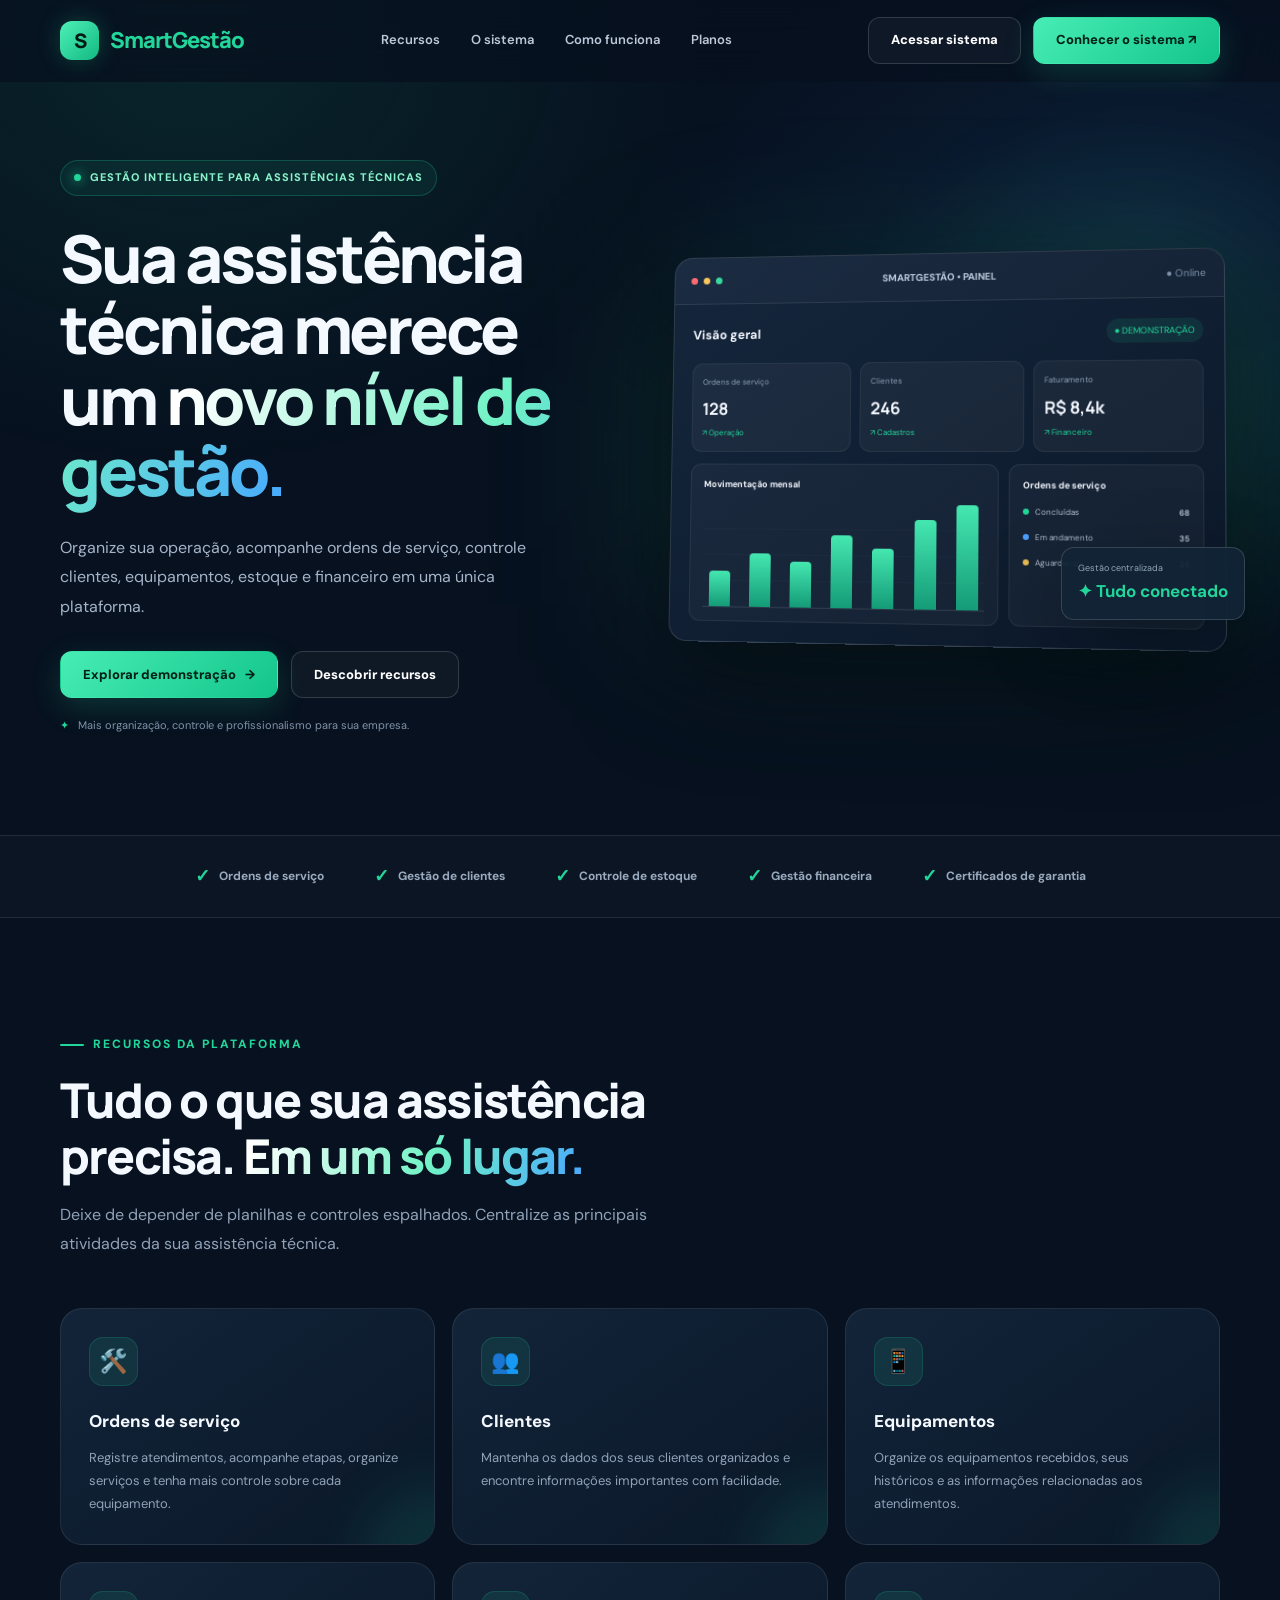
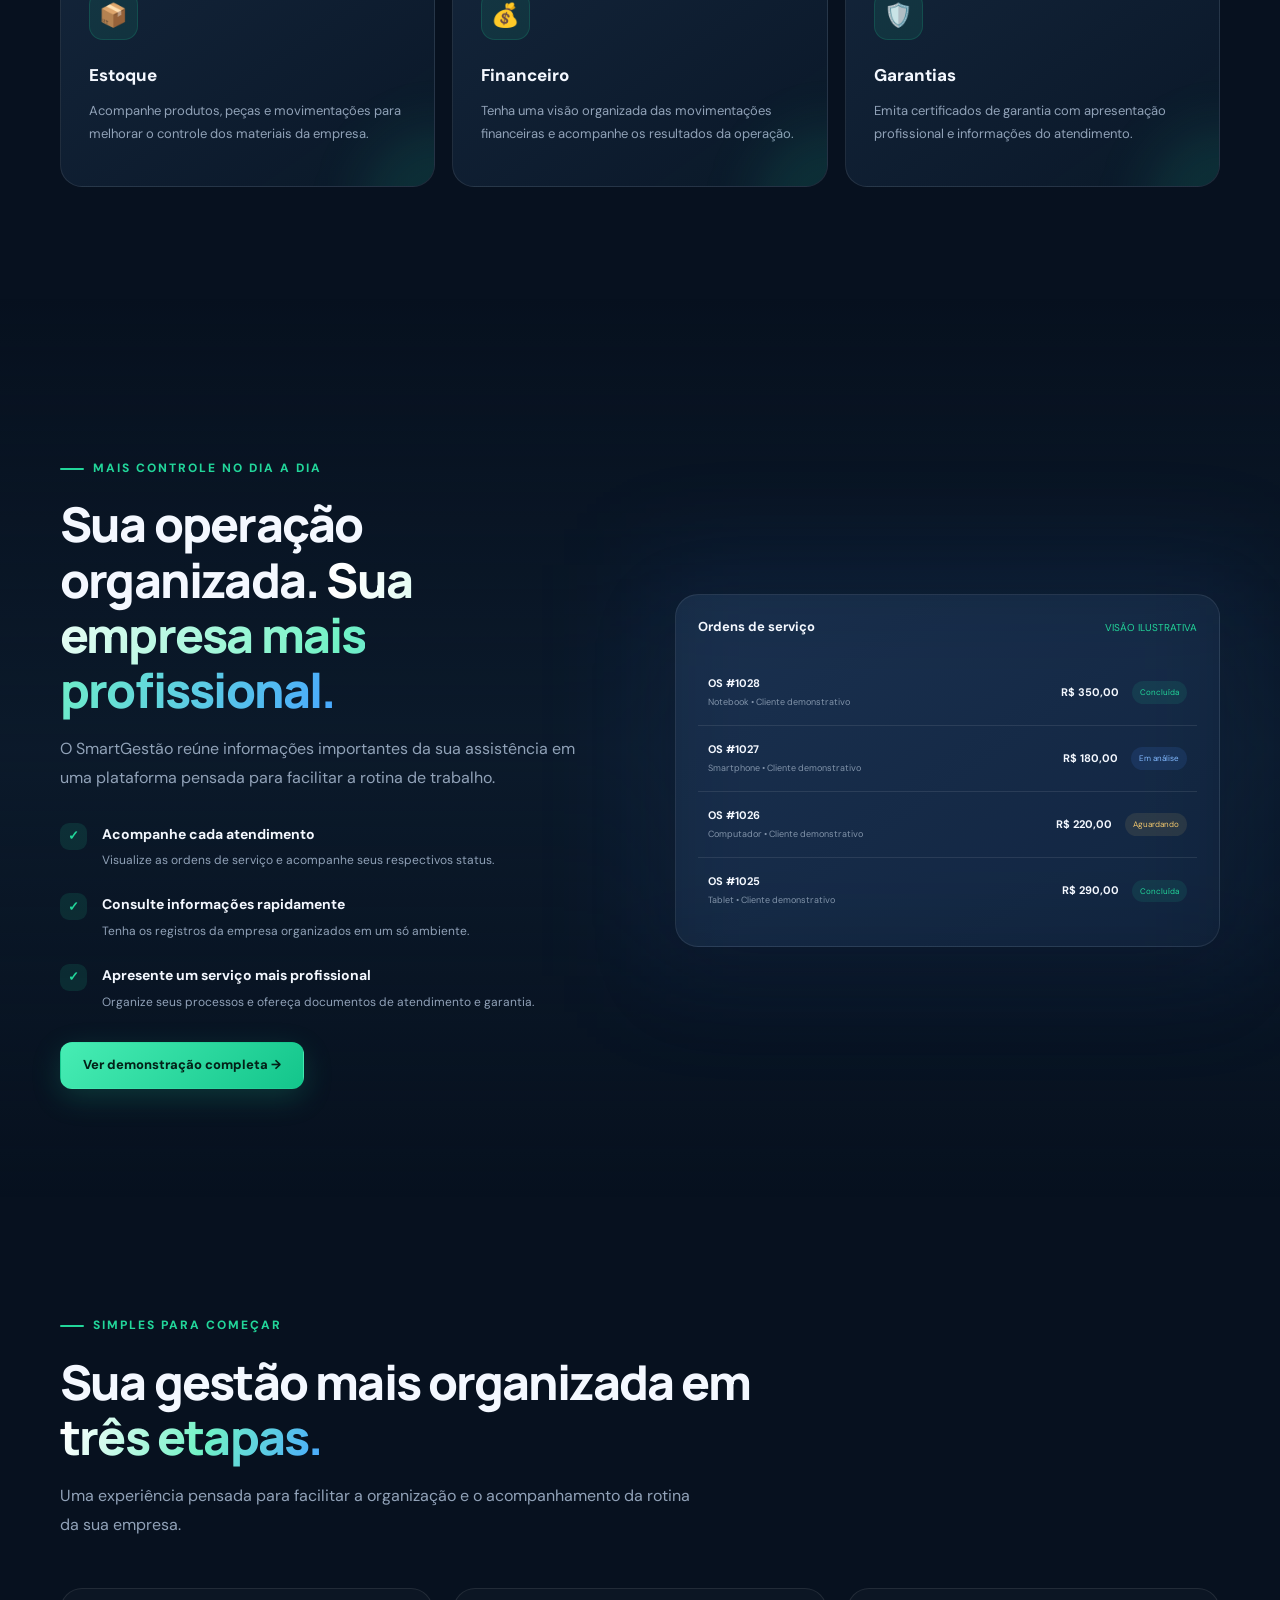
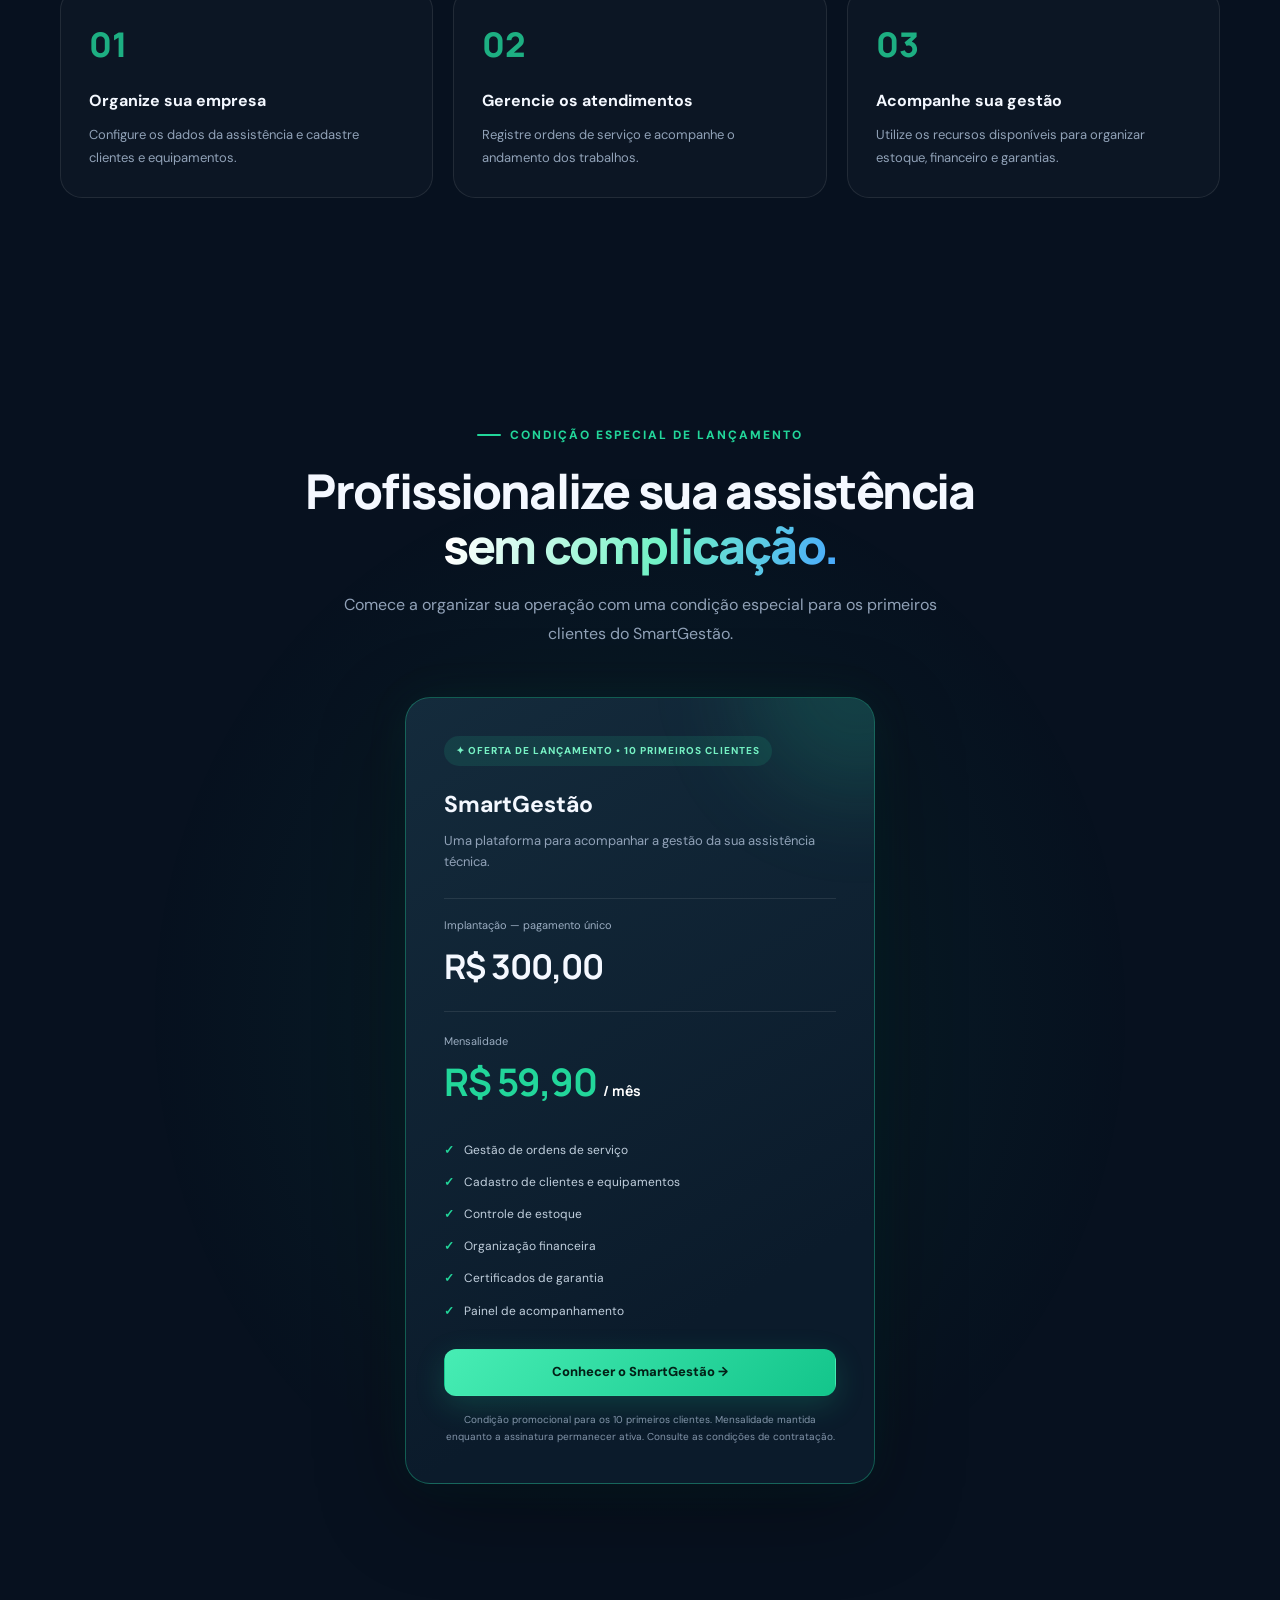
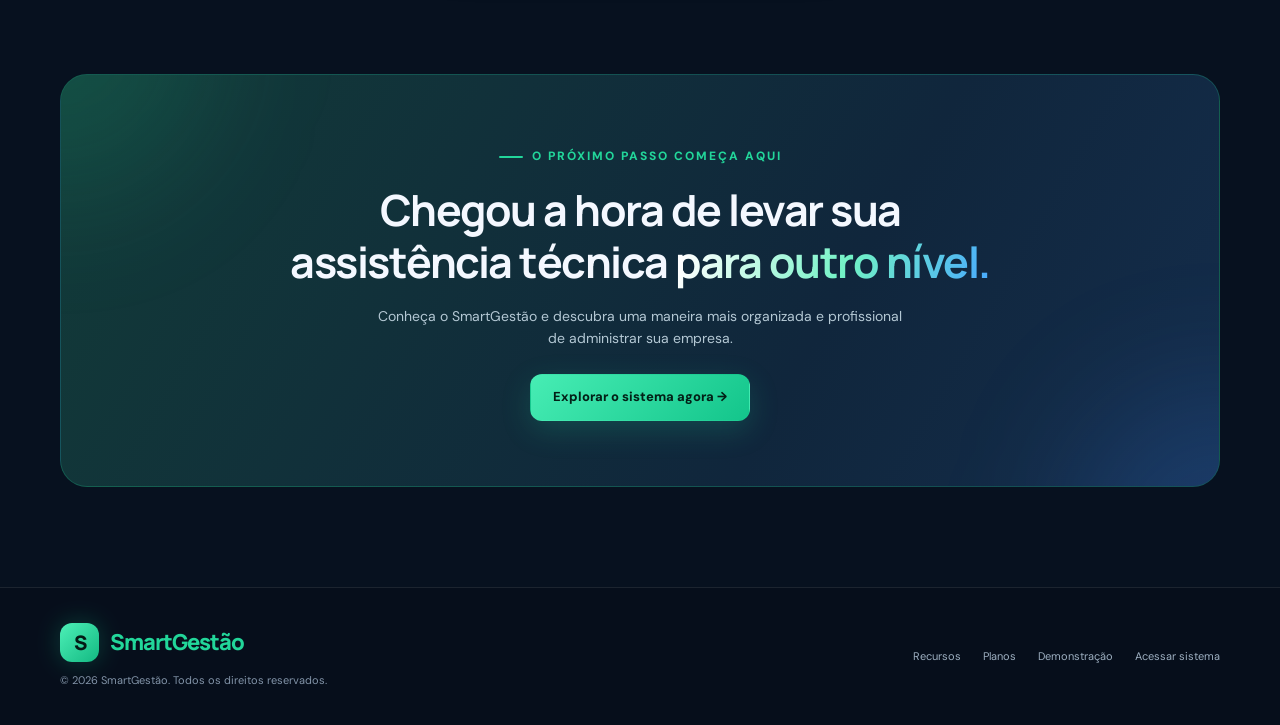
==== commit 7a5916a6: "Update index.html" ====
--- a/index.html
+++ b/index.html
@@ -2,1056 +2,1788 @@
 <!DOCTYPE html>
 <html lang="pt-BR">
 <head>
-<meta charset="utf-8">
-<meta name="viewport" content="width=device-width, initial-scale=1">
-<meta name="theme-color" content="#263747">
-<meta name="description" content="SmartGestão: organize ordens de serviço, clientes, equipamentos, estoque e financeiro da sua assistência técnica em um só lugar.">
-<title>SmartGestão | Gestão inteligente para assistência técnica</title>
-
-<style>
-:root {
-  --ink:#263747;
-  --muted:#71808a;
-  --green:#557d73;
-  --pale:#e9f1ed;
-  --line:#e7ecef;
-}
-
-* {box-sizing:border-box}
-
-html {scroll-behavior:smooth}
-
-body {
-  margin:0;
-  background:#fff;
-  color:var(--ink);
-  font:15px/1.6 Inter,"Segoe UI",system-ui,sans-serif;
-}
-
-a {color:inherit;text-decoration:none}
-
-.wrap {
-  width:min(1160px,calc(100% - 44px));
-  margin:auto;
-}
-
-/* CABEÇALHO */
-
-header {
-  height:82px;
-  display:flex;
-  align-items:center;
-  border-bottom:1px solid #edf0f2;
-  background:rgba(255,255,255,.94);
-  position:sticky;
-  top:0;
-  z-index:50;
-  backdrop-filter:blur(14px);
-}
-
-.nav {
-  display:flex;
-  align-items:center;
-  justify-content:space-between;
-}
-
-.brand {
-  display:flex;
-  align-items:center;
-  gap:11px;
-  font-size:20px;
-  font-weight:850;
-  letter-spacing:-.8px;
-}
-
-.mark {
-  width:42px;
-  height:42px;
-  border-radius:13px;
-  background:linear-gradient(145deg,#e2eee9,#c9ddd4);
-  display:grid;
-  place-items:center;
-  color:#36584f;
-}
-
-.mark svg {width:29px}
-
-.brand small {
-  display:block;
-  font-size:8px;
-  letter-spacing:1.5px;
-  color:#84928e;
-  line-height:1.2;
-}
-
-.links {
-  display:flex;
-  align-items:center;
-  gap:28px;
-  color:#687681;
-  font-size:13px;
-  font-weight:650;
-}
-
-.links a:not(.btn) {
-  transition:color .2s;
-}
-
-.links a:not(.btn):hover {color:var(--green)}
-
-/* BOTÕES */
-
-.btn {
-  display:inline-flex;
-  align-items:center;
-  justify-content:center;
-  padding:12px 19px;
-  border-radius:10px;
-  background:var(--green);
-  color:white;
-  font-weight:750;
-  font-size:13px;
-  box-shadow:0 7px 18px #557d7326;
-  transition:transform .25s,box-shadow .25s,filter .25s;
-  position:relative;
-  overflow:hidden;
-}
-
-.btn:hover {
-  transform:translateY(-3px);
-  box-shadow:0 12px 25px #557d7335;
-  filter:brightness(1.05);
-}
-
-.btn:active {transform:scale(.97)}
-
-.btn.light {
-  background:#fff;
-  color:#3e6258;
-  border:1px solid #dce8e2;
-  box-shadow:none;
-}
-
-.btn::after {
-  content:"";
-  position:absolute;
-  top:-30%;
-  left:-100%;
-  width:45%;
-  height:160%;
-  background:linear-gradient(90deg,transparent,#ffffff66,transparent);
-  transform:skewX(-20deg);
-}
-
-.btn:hover::after {
-  animation:shine .8s ease;
-}
-
-/* HERO */
-
-.hero {
-  padding:88px 0 80px;
-  background:
-    radial-gradient(ellipse at 80% 20%,#eaf2ee 0,transparent 35%),
-    linear-gradient(180deg,#fbfcfc,#fff);
-  overflow:hidden;
-}
-
-.hero-grid {
-  display:grid;
-  grid-template-columns:1.04fr .96fr;
-  gap:55px;
-  align-items:center;
-}
-
-.eyebrow {
-  color:#65877b;
-  font-size:10px;
-  letter-spacing:2px;
-  font-weight:850;
-}
-
-.hero h1 {
-  font-size:clamp(39px,5.1vw,63px);
-  line-height:1.08;
-  letter-spacing:-2.8px;
-  margin:18px 0 19px;
-  max-width:660px;
-}
-
-.hero h1 span {color:var(--green)}
-
-.lead {
-  font-size:17px;
-  line-height:1.8;
-  color:#71808a;
-  max-width:540px;
-  margin:0 0 28px;
-}
-
-.actions {
-  display:flex;
-  gap:12px;
-  flex-wrap:wrap;
-}
-
-.trust {
-  display:flex;
-  gap:18px;
-  flex-wrap:wrap;
-  margin-top:27px;
-  color:#849099;
-  font-size:11px;
-}
-
-.trust span::before {
-  content:"✓";
-  color:#5d8a78;
-  font-weight:900;
-  margin-right:7px;
-}
-
-/* PRÉVIA DO SISTEMA */
-
-.preview {
-  position:relative;
-  padding:18px;
-  border:1px solid #e5ebea;
-  border-radius:20px;
-  background:#fff;
-  box-shadow:0 24px 70px #243b3218;
-  transform:rotate(1deg);
-  animation:previewFloat 6s ease-in-out infinite;
-  transition:box-shadow .3s;
-}
-
-.preview:hover {
-  box-shadow:0 30px 80px #557d7330;
-}
-
-.preview-top {
-  display:flex;
-  align-items:center;
-  justify-content:space-between;
-  padding:2px 3px 16px;
-  border-bottom:1px solid #edf0f1;
-  font-size:11px;
-  font-weight:800;
-}
-
-.live {
-  color:#5e8d78;
-  font-size:9px;
-}
-
-.live::before {
-  content:"";
-  display:inline-block;
-  width:6px;
-  height:6px;
-  background:#62a27e;
-  border-radius:50%;
-  margin-right:6px;
-  animation:pulse 1.8s infinite;
-}
-
-.preview-body {padding:18px 3px 3px}
-
-.preview-label {
-  font-size:10px;
-  color:#849099;
-}
-
-.preview-title {
-  font-size:19px;
-  font-weight:800;
-  margin:2px 0 15px;
-}
-
-.metrics {
-  display:grid;
-  grid-template-columns:repeat(2,1fr);
-  gap:10px;
-}
-
-.metric {
-  padding:13px;
-  border:1px solid #edf0f1;
-  border-radius:11px;
-  background:#fcfdfd;
-  transition:transform .25s,box-shadow .25s;
-}
-
-.metric:hover {
-  transform:translateY(-5px);
-  box-shadow:0 10px 24px #26374712;
-}
-
-.metric small {
-  display:block;
-  color:#849099;
-  font-size:9px;
-}
-
-.metric b {
-  display:block;
-  font-size:21px;
-  margin-top:4px;
-}
-
-.chart {
-  margin-top:12px;
-  padding:14px;
-  border:1px solid #edf0f1;
-  border-radius:11px;
-}
-
-.chart-head {
-  font-size:10px;
-  font-weight:750;
-  margin-bottom:12px;
-}
-
-.bars {
-  height:78px;
-  display:flex;
-  align-items:end;
-  gap:9px;
-}
-
-.bars i {
-  display:block;
-  flex:1;
-  border-radius:5px 5px 2px 2px;
-  background:linear-gradient(180deg,#9bbcaf,#dce9e2);
-  transform-origin:bottom;
-  animation:barRise 1s cubic-bezier(.2,.75,.25,1) both;
-}
-
-.bars i:nth-child(1){animation-delay:.1s}
-.bars i:nth-child(2){animation-delay:.2s}
-.bars i:nth-child(3){animation-delay:.3s}
-.bars i:nth-child(4){animation-delay:.4s}
-.bars i:nth-child(5){animation-delay:.5s}
-.bars i:nth-child(6){animation-delay:.6s}
-.bars i:nth-child(7){animation-delay:.7s}
-.bars i:nth-child(8){animation-delay:.8s}
-
-.preview-foot {
-  display:flex;
-  gap:8px;
-  margin-top:11px;
-}
-
-.preview-foot span {
-  flex:1;
-  padding:9px;
-  background:#f7f9f8;
-  border-radius:8px;
-  font-size:9px;
-  color:#74817c;
-  text-align:center;
-}
-
-/* SEÇÕES */
-
-section.block {padding:76px 0}
-
-.section-head {
-  text-align:center;
-  max-width:670px;
-  margin:0 auto 38px;
-}
-
-.section-head h2 {
-  font-size:clamp(28px,3.4vw,39px);
-  letter-spacing:-1.3px;
-  line-height:1.2;
-  margin:10px 0;
-}
-
-.section-head p {
-  color:var(--muted);
-  margin:0;
-}
-
-/* RECURSOS */
-
-.features {
-  display:grid;
-  grid-template-columns:repeat(3,1fr);
-  gap:16px;
-}
-
-.feature {
-  padding:23px;
-  border:1px solid var(--line);
-  border-radius:15px;
-  background:#fff;
-  transition:transform .3s,box-shadow .3s,border-color .3s;
-}
-
-.feature:hover {
-  transform:translateY(-7px);
-  box-shadow:0 18px 38px #26374712;
-  border-color:#cbded4;
-}
-
-.feature-icon {
-  width:39px;
-  height:39px;
-  display:grid;
-  place-items:center;
-  border-radius:11px;
-  background:var(--pale);
-  font-size:18px;
-  transition:transform .3s;
-}
-
-.feature:hover .feature-icon {
-  transform:rotate(-8deg) scale(1.12);
-}
-
-.feature h3 {
-  font-size:15px;
-  margin:16px 0 6px;
-}
-
-.feature p {
-  font-size:12px;
-  color:var(--muted);
-  margin:0;
-  line-height:1.7;
-}
-
-/* COMO FUNCIONA */
-
-.workflow {background:#f7f9f8}
-
-.steps {
-  display:grid;
-  grid-template-columns:repeat(3,1fr);
-  gap:16px;
-}
-
-.step {
-  padding:24px;
-  border-radius:14px;
-  background:white;
-  border:1px solid #e9efeb;
-  transition:transform .3s,box-shadow .3s;
-}
-
-.step:hover {
-  transform:translateY(-6px);
-  box-shadow:0 16px 34px #26374710;
-}
-
-.num {
-  font-size:11px;
-  color:#668b7c;
-  font-weight:900;
-  letter-spacing:1px;
-}
-
-.step h3 {
-  font-size:15px;
-  margin:9px 0 5px;
-}
-
-.step p {
-  font-size:12px;
-  color:var(--muted);
-  margin:0;
-}
-
-/* PLANOS */
-
-.plans {
-  max-width:740px;
-  margin:auto;
-  border:1px solid #e3ebe6;
-  border-radius:18px;
-  padding:30px;
-  background:linear-gradient(135deg,#fbfdfc,#f3f7f4);
-  display:flex;
-  align-items:center;
-  justify-content:space-between;
-  gap:25px;
-  transition:transform .3s,box-shadow .3s;
-}
-
-.plans:hover {
-  transform:translateY(-5px);
-  box-shadow:0 20px 45px #26374712;
-}
-
-.plans h3 {
-  font-size:20px;
-  margin:0 0 5px;
-}
-
-.plans p {
-  font-size:13px;
-  color:var(--muted);
-  margin:0;
-}
-
-.plans .price {
-  font-size:34px;
-  letter-spacing:-1.4px;
-  margin:8px 0 4px;
-}
-
-.plans .monthly {
-  font-size:28px;
-  letter-spacing:-1px;
-  margin:15px 0 4px;
-}
-
-.plans .note {
-  font-size:11px;
-  margin-top:10px;
-}
-
-/* CHAMADA FINAL */
-
-.cta {
-  padding:75px 0;
-  background:linear-gradient(125deg,#263747,#3e5c61);
-  color:#fff;
-  text-align:center;
-  position:relative;
-  overflow:hidden;
-}
-
-.cta::before,.cta::after {
-  content:"";
-  position:absolute;
-  width:280px;
-  height:280px;
-  border:1px solid #ffffff16;
-  border-radius:50%;
-  pointer-events:none;
-}
-
-.cta::before {
-  left:-140px;
-  top:-170px;
-  box-shadow:0 0 0 35px #ffffff08,0 0 0 70px #ffffff05;
-}
-
-.cta::after {
-  right:-140px;
-  bottom:-180px;
-  box-shadow:0 0 0 35px #ffffff08,0 0 0 70px #ffffff05;
-}
-
-.cta h2 {
-  font-size:clamp(28px,4vw,42px);
-  letter-spacing:-1.3px;
-  margin:0 0 10px;
-}
-
-.cta p {
-  color:#d0dcda;
-  margin:0 0 23px;
-}
-
-.cta .btn {
-  background:#dcebe4;
-  color:#29483f;
-  box-shadow:none;
-}
-
-.cta .btn.light {
-  background:transparent;
-  color:white;
-  border-color:#829a96;
-  margin-left:8px;
-}
-
-/* RODAPÉ */
-
-footer {
-  padding:25px 0;
-  color:#8b969e;
-  font-size:11px;
-}
-
-.footer {
-  display:flex;
-  align-items:center;
-  justify-content:space-between;
-  gap:16px;
-}
-
-/* ANIMAÇÕES DE ENTRADA */
-
-@keyframes heroEnter {
-  from {opacity:0;transform:translateY(25px)}
-  to {opacity:1;transform:translateY(0)}
-}
-
-@keyframes previewFloat {
-  0%,100% {transform:translateY(0) rotate(1deg)}
-  50% {transform:translateY(-10px) rotate(.4deg)}
-}
-
-@keyframes barRise {
-  from {transform:scaleY(.05);opacity:.3}
-  to {transform:scaleY(1);opacity:1}
-}
-
-@keyframes pulse {
-  0%,100% {box-shadow:0 0 0 0 #62a27e55}
-  50% {box-shadow:0 0 0 6px #62a27e00}
-}
-
-@keyframes shine {
-  to {left:150%}
-}
-
-.hero .eyebrow,
-.hero h1,
-.hero .lead,
-.hero .actions,
-.hero .trust {
-  animation:heroEnter .75s cubic-bezier(.2,.75,.25,1) both;
-}
-
-.hero h1 {animation-delay:.08s}
-.hero .lead {animation-delay:.16s}
-.hero .actions {animation-delay:.24s}
-.hero .trust {animation-delay:.32s}
-
-.preview {
-  animation:heroEnter .9s ease .15s both,previewFloat 6s ease-in-out 1s infinite;
-}
-
-/* REVELAÇÃO AO ROLAR */
-
-.reveal {
-  opacity:0;
-  transform:translateY(25px);
-  transition:opacity .7s ease,transform .7s cubic-bezier(.2,.75,.25,1);
-}
-
-.reveal.visible {
-  opacity:1;
-  transform:translateY(0);
-}
-
-/* RESPONSIVIDADE */
-
-@media(max-width:800px) {
-  .links {gap:12px}
-  .links>a:not(.btn) {display:none}
-
-  .hero {padding:55px 0}
-
-  .hero-grid {
-    grid-template-columns:1fr;
-    gap:38px;
-  }
-
-  .preview {
-    max-width:560px;
-    margin:auto;
-  }
-
-  .features {grid-template-columns:repeat(2,1fr)}
-  .steps {grid-template-columns:1fr}
-
-  .plans {
-    align-items:flex-start;
-    flex-direction:column;
-  }
-}
-
-@media(max-width:520px) {
-  .wrap {width:min(100% - 32px,1160px)}
-
-  header {height:70px}
-
-  .brand {font-size:18px}
-
-  .brand .mark {
-    width:37px;
-    height:37px;
-  }
-
-  .links .btn {
-    padding:10px 13px;
-    font-size:11px;
-  }
-
-  .hero h1 {
-    font-size:42px;
-    letter-spacing:-2px;
-  }
-
-  .lead {font-size:15px}
-
-  .features {grid-template-columns:1fr}
-
-  .block {padding:58px 0!important}
-
-  .preview {padding:12px}
-
-  .metric b {font-size:18px}
-
-  .footer {
-    align-items:flex-start;
-    flex-direction:column;
-  }
-
-  .cta .btn.light {
-    margin:10px 0 0;
-  }
-}
-
-/* ACESSIBILIDADE */
-
-@media(prefers-reduced-motion:reduce) {
-  *,*::before,*::after {
-    animation-duration:.01ms!important;
-    animation-iteration-count:1!important;
-    transition-duration:.01ms!important;
-    scroll-behavior:auto!important;
-  }
-
-  .reveal {
-    opacity:1;
-    transform:none;
-  }
-}
-</style>
+  <meta charset="UTF-8">
+  <meta name="viewport" content="width=device-width, initial-scale=1.0">
+  <meta name="theme-color" content="#07111f">
+  <meta name="description" content="SmartGestão: sistema completo para organizar sua assistência técnica, controlar ordens de serviço, clientes, equipamentos, estoque e financeiro.">
+  <title>SmartGestão | Sua assistência técnica em outro nível</title>
+
+  <link rel="preconnect" href="https://fonts.googleapis.com">
+  <link rel="preconnect" href="https://fonts.gstatic.com" crossorigin>
+  <link href="https://fonts.googleapis.com/css2?family=DM+Sans:wght@400;500;600;700;800&family=Manrope:wght@400;500;600;700;800&display=swap" rel="stylesheet">
+
+  <style>
+    :root {
+      --bg: #07111f;
+      --bg2: #0a1728;
+      --panel: #101f32;
+      --panel2: #14263b;
+      --green: #22d69a;
+      --green2: #12b981;
+      --blue: #438cff;
+      --text: #f4f8ff;
+      --muted: #91a2b8;
+      --line: rgba(255,255,255,.09);
+      --radius: 22px;
+      --shadow: 0 25px 80px rgba(0,0,0,.3);
+    }
+
+    * {
+      box-sizing: border-box;
+      margin: 0;
+      padding: 0;
+    }
+
+    html {
+      scroll-behavior: smooth;
+      scroll-padding-top: 90px;
+    }
+
+    body {
+      background: var(--bg);
+      color: var(--text);
+      font-family: "DM Sans", sans-serif;
+      overflow-x: hidden;
+      line-height: 1.6;
+    }
+
+    body::before {
+      content: "";
+      position: fixed;
+      inset: 0;
+      pointer-events: none;
+      z-index: -1;
+      background:
+        radial-gradient(ellipse at 15% 5%, rgba(34,214,154,.10), transparent 35%),
+        radial-gradient(ellipse at 90% 25%, rgba(67,140,255,.11), transparent 32%);
+    }
+
+    a {
+      color: inherit;
+      text-decoration: none;
+    }
+
+    button {
+      font: inherit;
+    }
+
+    .container {
+      width: min(1160px, calc(100% - 40px));
+      margin: 0 auto;
+    }
+
+    .section {
+      padding: 110px 0;
+      position: relative;
+    }
+
+    .section-label {
+      display: inline-flex;
+      align-items: center;
+      gap: 9px;
+      color: var(--green);
+      font-size: 12px;
+      font-weight: 800;
+      letter-spacing: 2px;
+      text-transform: uppercase;
+      margin-bottom: 18px;
+    }
+
+    .section-label::before {
+      content: "";
+      width: 24px;
+      height: 2px;
+      background: var(--green);
+      border-radius: 5px;
+    }
+
+    .section-title {
+      font-family: "Manrope", sans-serif;
+      font-size: clamp(30px, 4vw, 48px);
+      font-weight: 800;
+      line-height: 1.15;
+      letter-spacing: -1.8px;
+      max-width: 760px;
+    }
+
+    .section-description {
+      color: var(--muted);
+      font-size: 16px;
+      max-width: 630px;
+      margin-top: 18px;
+      line-height: 1.8;
+    }
+
+    .gradient-text {
+      background: linear-gradient(110deg, #ffffff 5%, #71f2c5 55%, #48a8ff 100%);
+      -webkit-background-clip: text;
+      background-clip: text;
+      color: transparent;
+    }
+
+    /* HEADER */
+
+    .header {
+      height: 82px;
+      position: fixed;
+      inset: 0 0 auto;
+      z-index: 100;
+      display: flex;
+      align-items: center;
+      background: rgba(7,17,31,.76);
+      backdrop-filter: blur(18px);
+      border-bottom: 1px solid transparent;
+      transition: .3s;
+    }
+
+    .header.scrolled {
+      border-bottom-color: var(--line);
+      background: rgba(7,17,31,.94);
+    }
+
+    .nav {
+      display: flex;
+      align-items: center;
+      justify-content: space-between;
+      gap: 25px;
+    }
+
+    .brand {
+      display: flex;
+      align-items: center;
+      gap: 11px;
+      font-family: "Manrope", sans-serif;
+      font-size: 22px;
+      font-weight: 800;
+      letter-spacing: -1px;
+    }
+
+    .brand-icon {
+      width: 39px;
+      height: 39px;
+      border-radius: 12px;
+      display: grid;
+      place-items: center;
+      color: #041a15;
+      font-size: 20px;
+      font-weight: 900;
+      background: linear-gradient(135deg, #4df0b7, #13b982);
+      box-shadow: 0 0 25px rgba(34,214,154,.24);
+    }
+
+    .brand span:last-child {
+      color: var(--green);
+    }
+
+    .nav-links {
+      display: flex;
+      align-items: center;
+      gap: 31px;
+      color: #bdc9d9;
+      font-size: 13px;
+      font-weight: 600;
+    }
+
+    .nav-links a {
+      transition: .25s;
+    }
+
+    .nav-links a:hover {
+      color: var(--green);
+    }
+
+    .nav-actions {
+      display: flex;
+      align-items: center;
+      gap: 12px;
+    }
+
+    .btn {
+      min-height: 47px;
+      padding: 0 22px;
+      border-radius: 12px;
+      display: inline-flex;
+      justify-content: center;
+      align-items: center;
+      gap: 9px;
+      font-size: 13px;
+      font-weight: 800;
+      border: 1px solid transparent;
+      cursor: pointer;
+      transition: transform .25s, box-shadow .25s, background .25s;
+    }
+
+    .btn:hover {
+      transform: translateY(-3px);
+    }
+
+    .btn-primary {
+      color: #032017;
+      background: linear-gradient(135deg, #47edb4, #13c58b);
+      box-shadow: 0 9px 30px rgba(34,214,154,.19);
+    }
+
+    .btn-primary:hover {
+      box-shadow: 0 12px 35px rgba(34,214,154,.32);
+    }
+
+    .btn-outline {
+      border-color: rgba(255,255,255,.15);
+      color: white;
+      background: rgba(255,255,255,.035);
+    }
+
+    .btn-outline:hover {
+      border-color: var(--green);
+      background: rgba(34,214,154,.07);
+    }
+
+    .mobile-toggle {
+      display: none;
+      width: 44px;
+      height: 44px;
+      border: 1px solid var(--line);
+      border-radius: 11px;
+      color: white;
+      background: var(--panel);
+      font-size: 21px;
+      cursor: pointer;
+    }
+
+    /* HERO */
+
+    .hero {
+      min-height: 760px;
+      padding: 160px 0 100px;
+      position: relative;
+      display: flex;
+      align-items: center;
+      overflow: hidden;
+    }
+
+    .hero::before {
+      content: "";
+      position: absolute;
+      width: 650px;
+      height: 650px;
+      border-radius: 50%;
+      top: 70px;
+      right: -180px;
+      background: radial-gradient(circle, rgba(34,214,154,.13), transparent 68%);
+      filter: blur(15px);
+      pointer-events: none;
+    }
+
+    .hero-grid {
+      display: grid;
+      grid-template-columns: 1fr 1.04fr;
+      align-items: center;
+      gap: 65px;
+      position: relative;
+      z-index: 1;
+    }
+
+    .hero-copy {
+      animation: fadeUp .9s both;
+    }
+
+    .eyebrow {
+      display: inline-flex;
+      align-items: center;
+      gap: 9px;
+      padding: 8px 13px;
+      border: 1px solid rgba(34,214,154,.23);
+      border-radius: 50px;
+      color: #8af2ca;
+      background: rgba(34,214,154,.07);
+      font-size: 11px;
+      font-weight: 800;
+      letter-spacing: 1px;
+      margin-bottom: 27px;
+    }
+
+    .eyebrow-dot {
+      width: 7px;
+      height: 7px;
+      border-radius: 50%;
+      background: var(--green);
+      box-shadow: 0 0 12px var(--green);
+    }
+
+    .hero h1 {
+      font-family: "Manrope", sans-serif;
+      font-size: clamp(43px, 5.2vw, 66px);
+      line-height: 1.08;
+      letter-spacing: -3px;
+      font-weight: 800;
+    }
+
+    .hero-copy > p {
+      color: #a5b4c8;
+      font-size: 16px;
+      line-height: 1.85;
+      max-width: 520px;
+      margin: 25px 0 30px;
+    }
+
+    .hero-buttons {
+      display: flex;
+      flex-wrap: wrap;
+      gap: 13px;
+    }
+
+    .hero-note {
+      color: #8092a8;
+      font-size: 11px;
+      margin-top: 19px;
+    }
+
+    .hero-note span {
+      color: var(--green);
+      margin-right: 6px;
+    }
+
+    /* DASHBOARD MOCKUP */
+
+    .hero-visual {
+      position: relative;
+      animation: fadeUp 1s .15s both;
+      perspective: 1200px;
+    }
+
+    .dashboard-glow {
+      position: absolute;
+      inset: 10% 0;
+      background: rgba(34,214,154,.16);
+      filter: blur(85px);
+      z-index: -1;
+    }
+
+    .dashboard {
+      background: linear-gradient(145deg, #15263c, #0b1829);
+      border: 1px solid rgba(255,255,255,.14);
+      border-radius: 19px;
+      overflow: hidden;
+      box-shadow: 0 35px 100px rgba(0,0,0,.5);
+      transform: rotateY(-7deg) rotateX(3deg);
+      animation: float 6s ease-in-out infinite;
+    }
+
+    .dash-top {
+      height: 48px;
+      border-bottom: 1px solid var(--line);
+      display: flex;
+      align-items: center;
+      justify-content: space-between;
+      padding: 0 17px;
+      background: rgba(255,255,255,.025);
+    }
+
+    .dash-dots {
+      display: flex;
+      gap: 6px;
+    }
+
+    .dash-dots i {
+      width: 7px;
+      height: 7px;
+      border-radius: 50%;
+      background: #53667e;
+    }
+
+    .dash-dots i:first-child { background: #ff6b70; }
+    .dash-dots i:nth-child(2) { background: #f7c65d; }
+    .dash-dots i:nth-child(3) { background: #39d89e; }
+
+    .dash-brand {
+      font-size: 10px;
+      font-weight: 800;
+      color: #b9c8d9;
+    }
+
+    .dash-content {
+      padding: 20px;
+    }
+
+    .dash-heading {
+      display: flex;
+      justify-content: space-between;
+      align-items: center;
+      margin-bottom: 17px;
+    }
+
+    .dash-heading strong {
+      font-size: 13px;
+    }
+
+    .dash-heading span {
+      font-size: 9px;
+      color: var(--green);
+      background: rgba(34,214,154,.1);
+      padding: 5px 8px;
+      border-radius: 20px;
+    }
+
+    .dash-kpis {
+      display: grid;
+      grid-template-columns: repeat(3,1fr);
+      gap: 9px;
+    }
+
+    .kpi {
+      padding: 12px 10px;
+      background: rgba(255,255,255,.045);
+      border: 1px solid rgba(255,255,255,.06);
+      border-radius: 11px;
+    }
+
+    .kpi small {
+      display: block;
+      color: #91a2b8;
+      font-size: 8px;
+      margin-bottom: 7px;
+    }
+
+    .kpi strong {
+      font-size: 17px;
+      font-family: "Manrope", sans-serif;
+    }
+
+    .kpi em {
+      display: block;
+      color: var(--green);
+      font-size: 8px;
+      font-style: normal;
+      margin-top: 4px;
+    }
+
+    .dash-lower {
+      display: grid;
+      grid-template-columns: 1.25fr .75fr;
+      gap: 10px;
+      margin-top: 12px;
+    }
+
+    .dash-card {
+      padding: 13px;
+      border: 1px solid rgba(255,255,255,.07);
+      background: rgba(255,255,255,.035);
+      border-radius: 11px;
+      min-width: 0;
+    }
+
+    .dash-card-title {
+      font-size: 9px;
+      font-weight: 700;
+      margin-bottom: 13px;
+    }
+
+    .chart {
+      height: 105px;
+      display: flex;
+      align-items: end;
+      justify-content: space-around;
+      gap: 7px;
+      border-bottom: 1px solid rgba(255,255,255,.1);
+      background: repeating-linear-gradient(to bottom, transparent 0 25px, rgba(255,255,255,.045) 26px);
+    }
+
+    .chart i {
+      flex: 1;
+      max-width: 22px;
+      border-radius: 4px 4px 0 0;
+      background: linear-gradient(180deg, #45e7b0, #149b77);
+      transform-origin: bottom;
+      animation: growBar 1.5s ease-out both;
+    }
+
+    .chart i:nth-child(1) { height: 35%; }
+    .chart i:nth-child(2) { height: 52%; animation-delay: .1s; }
+    .chart i:nth-child(3) { height: 44%; animation-delay: .2s; }
+    .chart i:nth-child(4) { height: 70%; animation-delay: .3s; }
+    .chart i:nth-child(5) { height: 58%; animation-delay: .4s; }
+    .chart i:nth-child(6) { height: 86%; animation-delay: .5s; }
+    .chart i:nth-child(7) { height: 100%; animation-delay: .6s; }
+
+    .status-list {
+      display: flex;
+      flex-direction: column;
+      gap: 12px;
+    }
+
+    .status-row {
+      display: flex;
+      justify-content: space-between;
+      align-items: center;
+      font-size: 8px;
+      color: #b5c2d2;
+    }
+
+    .status-row span:first-child::before {
+      content: "";
+      width: 6px;
+      height: 6px;
+      border-radius: 50%;
+      display: inline-block;
+      margin-right: 6px;
+      background: var(--green);
+    }
+
+    .status-row:nth-child(2) span:first-child::before { background: #4d9dff; }
+    .status-row:nth-child(3) span:first-child::before { background: #e9bb55; }
+
+    .floating-card {
+      position: absolute;
+      right: -25px;
+      bottom: 25px;
+      padding: 13px 16px;
+      border: 1px solid rgba(255,255,255,.15);
+      border-radius: 13px;
+      background: rgba(17,36,54,.95);
+      box-shadow: var(--shadow);
+      animation: float 5s 1s ease-in-out infinite;
+    }
+
+    .floating-card small {
+      display: block;
+      color: #94a6bb;
+      font-size: 9px;
+    }
+
+    .floating-card strong {
+      display: block;
+      color: var(--green);
+      font-size: 17px;
+      margin-top: 3px;
+    }
+
+    /* TRUST STRIP */
+
+    .trust-strip {
+      border-top: 1px solid var(--line);
+      border-bottom: 1px solid var(--line);
+      background: rgba(255,255,255,.018);
+      padding: 26px 0;
+    }
+
+    .trust-inner {
+      display: flex;
+      justify-content: center;
+      align-items: center;
+      gap: 50px;
+      flex-wrap: wrap;
+    }
+
+    .trust-item {
+      color: #9aaabe;
+      font-size: 12px;
+      font-weight: 700;
+      display: flex;
+      align-items: center;
+      gap: 9px;
+    }
+
+    .trust-item span {
+      color: var(--green);
+      font-size: 18px;
+    }
+
+    /* FEATURES */
+
+    .features-grid {
+      display: grid;
+      grid-template-columns: repeat(3,1fr);
+      gap: 17px;
+      margin-top: 50px;
+    }
+
+    .feature-card {
+      position: relative;
+      overflow: hidden;
+      min-height: 225px;
+      padding: 28px;
+      border-radius: var(--radius);
+      border: 1px solid var(--line);
+      background: linear-gradient(145deg, rgba(21,39,60,.9), rgba(11,25,42,.88));
+      transition: .35s;
+    }
+
+    .feature-card::after {
+      content: "";
+      position: absolute;
+      width: 160px;
+      height: 160px;
+      right: -85px;
+      bottom: -100px;
+      border-radius: 50%;
+      background: rgba(34,214,154,.12);
+      filter: blur(25px);
+      transition: .4s;
+    }
+
+    .feature-card:hover {
+      transform: translateY(-8px);
+      border-color: rgba(34,214,154,.4);
+      box-shadow: 0 20px 50px rgba(0,0,0,.2);
+    }
+
+    .feature-card:hover::after {
+      transform: scale(1.8);
+    }
+
+    .feature-icon {
+      width: 49px;
+      height: 49px;
+      display: grid;
+      place-items: center;
+      border-radius: 14px;
+      background: rgba(34,214,154,.1);
+      border: 1px solid rgba(34,214,154,.17);
+      color: var(--green);
+      font-size: 23px;
+      margin-bottom: 22px;
+    }
+
+    .feature-card h3 {
+      font-size: 17px;
+      font-weight: 800;
+      margin-bottom: 10px;
+    }
+
+    .feature-card p {
+      color: var(--muted);
+      font-size: 13px;
+      line-height: 1.8;
+    }
+
+    /* SHOWCASE */
+
+    .showcase {
+      background: linear-gradient(180deg, transparent, rgba(15,33,52,.55), transparent);
+    }
+
+    .showcase-grid {
+      display: grid;
+      grid-template-columns: 1fr 1fr;
+      align-items: center;
+      gap: 70px;
+      margin-top: 45px;
+    }
+
+    .showcase-list {
+      display: flex;
+      flex-direction: column;
+      gap: 23px;
+      margin-top: 30px;
+    }
+
+    .showcase-item {
+      display: flex;
+      gap: 15px;
+    }
+
+    .check {
+      width: 27px;
+      height: 27px;
+      flex: 0 0 27px;
+      display: grid;
+      place-items: center;
+      color: var(--green);
+      background: rgba(34,214,154,.12);
+      border-radius: 9px;
+      font-size: 13px;
+      font-weight: 900;
+    }
+
+    .showcase-item strong {
+      display: block;
+      font-size: 14px;
+      margin-bottom: 5px;
+    }
+
+    .showcase-item p {
+      color: var(--muted);
+      font-size: 12px;
+      line-height: 1.7;
+    }
+
+    .showcase-visual {
+      position: relative;
+      padding: 22px;
+      border: 1px solid var(--line);
+      border-radius: 23px;
+      background: linear-gradient(145deg, #15273c, #0c1a2b);
+      box-shadow: var(--shadow);
+    }
+
+    .showcase-visual::before {
+      content: "";
+      position: absolute;
+      inset: -30px;
+      background: rgba(67,140,255,.1);
+      filter: blur(55px);
+      z-index: -1;
+    }
+
+    .mini-top {
+      display: flex;
+      justify-content: space-between;
+      align-items: center;
+      margin-bottom: 22px;
+    }
+
+    .mini-top strong {
+      font-size: 13px;
+    }
+
+    .mini-top span {
+      color: var(--green);
+      font-size: 10px;
+    }
+
+    .order-row {
+      display: grid;
+      grid-template-columns: 1fr auto auto;
+      gap: 13px;
+      align-items: center;
+      padding: 15px 10px;
+      border-bottom: 1px solid var(--line);
+      font-size: 11px;
+    }
+
+    .order-row:last-child {
+      border: 0;
+    }
+
+    .order-name strong {
+      display: block;
+      font-size: 11px;
+    }
+
+    .order-name small {
+      color: #8193a9;
+      font-size: 9px;
+    }
+
+    .order-price {
+      font-weight: 700;
+    }
+
+    .pill {
+      padding: 5px 8px;
+      border-radius: 20px;
+      background: rgba(34,214,154,.1);
+      color: var(--green);
+      font-size: 8px;
+      white-space: nowrap;
+    }
+
+    .pill.blue {
+      color: #82b9ff;
+      background: rgba(67,140,255,.12);
+    }
+
+    .pill.yellow {
+      color: #f4c96e;
+      background: rgba(244,201,110,.1);
+    }
+
+    /* STEPS */
+
+    .steps-grid {
+      display: grid;
+      grid-template-columns: repeat(3,1fr);
+      gap: 20px;
+      margin-top: 48px;
+    }
+
+    .step-card {
+      padding: 28px;
+      border: 1px solid var(--line);
+      border-radius: var(--radius);
+      background: rgba(255,255,255,.025);
+      position: relative;
+    }
+
+    .step-number {
+      color: var(--green);
+      font-family: "Manrope", sans-serif;
+      font-size: 34px;
+      font-weight: 800;
+      opacity: .8;
+      margin-bottom: 17px;
+    }
+
+    .step-card h3 {
+      font-size: 16px;
+      margin-bottom: 9px;
+    }
+
+    .step-card p {
+      color: var(--muted);
+      font-size: 13px;
+      line-height: 1.8;
+    }
+
+    /* PRICING */
+
+    .pricing-section {
+      background:
+        radial-gradient(ellipse at 50% 55%, rgba(34,214,154,.08), transparent 55%);
+    }
+
+    .pricing-wrap {
+      display: flex;
+      justify-content: center;
+      margin-top: 48px;
+    }
+
+    .pricing-card {
+      width: min(470px,100%);
+      position: relative;
+      padding: 38px;
+      border-radius: 25px;
+      border: 1px solid rgba(34,214,154,.35);
+      background: linear-gradient(150deg, #142b3c, #0b1b2b 75%);
+      box-shadow: 0 25px 90px rgba(0,0,0,.32), 0 0 45px rgba(34,214,154,.07);
+      overflow: hidden;
+    }
+
+    .pricing-card::before {
+      content: "";
+      position: absolute;
+      width: 230px;
+      height: 230px;
+      top: -130px;
+      right: -100px;
+      background: rgba(34,214,154,.15);
+      filter: blur(45px);
+      border-radius: 50%;
+    }
+
+    .launch-badge {
+      display: inline-flex;
+      padding: 7px 12px;
+      border-radius: 30px;
+      background: rgba(34,214,154,.12);
+      color: #77f1c4;
+      font-size: 10px;
+      font-weight: 800;
+      letter-spacing: 1px;
+      text-transform: uppercase;
+      margin-bottom: 20px;
+    }
+
+    .pricing-card h3 {
+      font-size: 23px;
+      margin-bottom: 8px;
+    }
+
+    .pricing-card > p {
+      color: var(--muted);
+      font-size: 13px;
+      margin-bottom: 26px;
+    }
+
+    .setup-price {
+      padding: 18px 0;
+      border-top: 1px solid var(--line);
+      border-bottom: 1px solid var(--line);
+    }
+
+    .setup-price small,
+    .monthly-price small {
+      display: block;
+      color: #9aacc0;
+      font-size: 11px;
+    }
+
+    .setup-price strong {
+      display: block;
+      font-family: "Manrope", sans-serif;
+      font-size: 34px;
+      letter-spacing: -1px;
+      margin-top: 4px;
+    }
+
+    .monthly-price {
+      padding: 21px 0;
+    }
+
+    .monthly-price strong {
+      color: var(--green);
+      font-family: "Manrope", sans-serif;
+      font-size: 38px;
+      letter-spacing: -1.5px;
+    }
+
+    .monthly-price strong span {
+      color: white;
+      font-size: 14px;
+      letter-spacing: 0;
+    }
+
+    .pricing-list {
+      display: flex;
+      flex-direction: column;
+      gap: 13px;
+      margin: 8px 0 28px;
+    }
+
+    .pricing-list li {
+      list-style: none;
+      color: #c1cfdd;
+      font-size: 12px;
+    }
+
+    .pricing-list li::before {
+      content: "✓";
+      color: var(--green);
+      font-weight: 900;
+      margin-right: 10px;
+    }
+
+    .pricing-card .btn {
+      width: 100%;
+    }
+
+    .pricing-footnote {
+      color: #8294a9;
+      font-size: 10px;
+      text-align: center;
+      margin-top: 15px;
+      line-height: 1.7;
+    }
+
+    /* CTA */
+
+    .final-cta {
+      padding: 80px 0 100px;
+    }
+
+    .cta-box {
+      position: relative;
+      overflow: hidden;
+      text-align: center;
+      padding: 65px 30px;
+      border-radius: 27px;
+      border: 1px solid rgba(34,214,154,.23);
+      background: linear-gradient(120deg, #123b38, #10263c 65%, #142d4c);
+    }
+
+    .cta-box::before,
+    .cta-box::after {
+      content: "";
+      position: absolute;
+      width: 300px;
+      height: 300px;
+      border-radius: 50%;
+      background: rgba(34,214,154,.13);
+      filter: blur(65px);
+    }
+
+    .cta-box::before {
+      left: -150px;
+      top: -180px;
+    }
+
+    .cta-box::after {
+      right: -150px;
+      bottom: -200px;
+      background: rgba(67,140,255,.16);
+    }
+
+    .cta-box > * {
+      position: relative;
+      z-index: 1;
+    }
+
+    .cta-box h2 {
+      font-family: "Manrope", sans-serif;
+      font-size: clamp(29px,4vw,43px);
+      line-height: 1.2;
+      letter-spacing: -1.5px;
+      max-width: 700px;
+      margin: 0 auto;
+    }
+
+    .cta-box p {
+      color: #b4c8d4;
+      font-size: 14px;
+      max-width: 540px;
+      margin: 17px auto 25px;
+    }
+
+    /* FOOTER */
+
+    footer {
+      border-top: 1px solid var(--line);
+      padding: 35px 0;
+      background: rgba(0,0,0,.12);
+    }
+
+    .footer-inner {
+      display: flex;
+      align-items: center;
+      justify-content: space-between;
+      gap: 20px;
+      flex-wrap: wrap;
+    }
+
+    .footer-copy {
+      color: #8293a8;
+      font-size: 11px;
+      margin-top: 10px;
+    }
+
+    .footer-links {
+      display: flex;
+      gap: 22px;
+      color: #9eafc1;
+      font-size: 11px;
+    }
+
+    .footer-links a:hover {
+      color: var(--green);
+    }
+
+    /* REVEAL ANIMATIONS */
+
+    .reveal {
+      opacity: 0;
+      transform: translateY(28px);
+      transition: opacity .75s ease, transform .75s ease;
+    }
+
+    .reveal.visible {
+      opacity: 1;
+      transform: translateY(0);
+    }
+
+    .reveal-delay-1 { transition-delay: .1s; }
+    .reveal-delay-2 { transition-delay: .2s; }
+    .reveal-delay-3 { transition-delay: .3s; }
+
+    @keyframes fadeUp {
+      from { opacity: 0; transform: translateY(25px); }
+      to { opacity: 1; transform: translateY(0); }
+    }
+
+    @keyframes float {
+      0%,100% { transform: translateY(0) rotateY(-7deg) rotateX(3deg); }
+      50% { transform: translateY(-12px) rotateY(-5deg) rotateX(2deg); }
+    }
+
+    @keyframes growBar {
+      from { transform: scaleY(.05); }
+      to { transform: scaleY(1); }
+    }
+
+    /* RESPONSIVE */
+
+    @media (max-width: 950px) {
+      .hero-grid {
+        grid-template-columns: 1fr;
+        gap: 55px;
+      }
+
+      .hero-copy {
+        max-width: 700px;
+      }
+
+      .hero-visual {
+        max-width: 650px;
+        margin: 0 auto;
+        width: 100%;
+      }
+
+      .features-grid {
+        grid-template-columns: repeat(2,1fr);
+      }
+
+      .showcase-grid {
+        gap: 35px;
+      }
+    }
+
+    @media (max-width: 720px) {
+      .header {
+        height: 72px;
+      }
+
+      .nav-links {
+        display: none;
+        position: absolute;
+        top: 71px;
+        left: 0;
+        right: 0;
+        padding: 22px;
+        background: #0a192a;
+        border-bottom: 1px solid var(--line);
+        flex-direction: column;
+        align-items: stretch;
+        gap: 0;
+      }
+
+      .nav-links.open {
+        display: flex;
+      }
+
+      .nav-links a {
+        padding: 13px 5px;
+        border-bottom: 1px solid var(--line);
+      }
+
+      .nav-actions .btn-outline {
+        display: none;
+      }
+
+      .nav-actions .btn {
+        min-height: 41px;
+        padding: 0 13px;
+        font-size: 11px;
+      }
+
+      .mobile-toggle {
+        display: block;
+      }
+
+      .hero {
+        padding: 125px 0 75px;
+        min-height: auto;
+      }
+
+      .hero h1 {
+        font-size: clamp(39px, 10vw, 54px);
+        letter-spacing: -2px;
+      }
+
+      .hero-copy > p {
+        font-size: 14px;
+      }
+
+      .section {
+        padding: 78px 0;
+      }
+
+      .features-grid {
+        grid-template-columns: 1fr;
+        margin-top: 35px;
+      }
+
+      .feature-card {
+        min-height: auto;
+      }
+
+      .showcase-grid {
+        grid-template-columns: 1fr;
+      }
+
+      .steps-grid {
+        grid-template-columns: 1fr;
+      }
+
+      .trust-inner {
+        gap: 19px 25px;
+      }
+
+      .trust-item {
+        font-size: 10px;
+      }
+
+      .floating-card {
+        right: -5px;
+        bottom: -18px;
+      }
+
+      .pricing-card {
+        padding: 27px 23px;
+      }
+
+      .cta-box {
+        padding: 48px 20px;
+      }
+
+      .footer-inner {
+        flex-direction: column;
+        align-items: flex-start;
+      }
+    }
+
+    @media (max-width: 430px) {
+      .container {
+        width: min(100% - 30px,1160px);
+      }
+
+      .brand {
+        font-size: 19px;
+      }
+
+      .brand-icon {
+        width: 35px;
+        height: 35px;
+      }
+
+      .hero-buttons {
+        flex-direction: column;
+      }
+
+      .hero-buttons .btn {
+        width: 100%;
+      }
+
+      .dash-content {
+        padding: 12px;
+      }
+
+      .kpi {
+        padding: 9px 7px;
+      }
+
+      .kpi strong {
+        font-size: 14px;
+      }
+
+      .dash-lower {
+        grid-template-columns: 1fr;
+      }
+
+      .dashboard {
+        transform: none;
+      }
+
+      .dashboard {
+        animation: none;
+      }
+
+      .order-row {
+        gap: 7px;
+        padding: 12px 4px;
+      }
+
+      .order-price {
+        font-size: 10px;
+      }
+
+      .footer-links {
+        flex-wrap: wrap;
+      }
+    }
+
+    @media (prefers-reduced-motion: reduce) {
+      *,
+      *::before,
+      *::after {
+        scroll-behavior: auto !important;
+        animation-duration: .01ms !important;
+        animation-iteration-count: 1 !important;
+        transition-duration: .01ms !important;
+      }
+
+      .reveal {
+        opacity: 1;
+        transform: none;
+      }
+    }
+  </style>
 </head>
 
 <body>
 
-<header>
-<div class="wrap nav">
-
-<a class="brand" href="#">
-<span class="mark">
-<svg viewBox="0 0 40 40" aria-hidden="true">
-<path d="M20 3.5 34 9v10.2c0 8.2-5.8 13.8-14 17.3C11.8 33 6 27.4 6 19.2V9l14-5.5Z" fill="none" stroke="currentColor" stroke-width="2.5"/>
-<path d="M13 25V15h4l6 7v-7h4v10h-4l-6-7v7z" fill="currentColor"/>
-</svg>
-</span>
-<span>SmartGestão<small>GESTÃO INTELIGENTE</small></span>
-</a>
-
-<nav class="links">
-<a href="#recursos">Recursos</a>
-<a href="#como-funciona">Como funciona</a>
-<a href="#planos">Planos</a>
-<a class="btn" href="app.html">Acessar plataforma</a>
-</nav>
-
-</div>
-</header>
-
-<main>
-
-<!-- APRESENTAÇÃO -->
-
-<section class="hero">
-<div class="wrap hero-grid">
-
-<div>
-<span class="eyebrow">GESTÃO COMPLETA PARA ASSISTÊNCIAS TÉCNICAS</span>
-
-<h1>
-Sua assistência mais organizada.
-<span>Sua gestão mais simples.</span>
-</h1>
-
-<p class="lead">
-Controle ordens de serviço, clientes, equipamentos, estoque e financeiro em um só lugar. Tenha mais clareza da rotina e acompanhe cada etapa do seu negócio.
-</p>
-
-<div class="actions">
-<a class="btn" href="app.html#demo">Explorar demonstração gratuita ↗</a>
-<a class="btn light" href="app.html">Já tenho uma conta</a>
-</div>
-
-<div class="trust">
-<span>Fácil de começar</span>
-<span>Acesso pelo navegador</span>
-<span>Dados por empresa</span>
-</div>
-</div>
-
-<div class="preview" aria-label="Prévia ilustrativa do painel SmartGestão">
-
-<div class="preview-top">
-<span>◈ &nbsp; SmartGestão · Painel</span>
-<span class="live">AMBIENTE DEMO</span>
-</div>
-
-<div class="preview-body">
-
-<div class="preview-label">VISÃO GERAL</div>
-<div class="preview-title">Resumo da assistência</div>
-
-<div class="metrics">
-<div class="metric">
-<small>Faturamento recebido</small>
-<b>R$ 4.850</b>
-</div>
-
-<div class="metric">
-<small>Ordens abertas</small>
-<b>12</b>
-</div>
-
-<div class="metric">
-<small>Serviços concluídos</small>
-<b>28</b>
-</div>
-
-<div class="metric">
-<small>Serviços pendentes</small>
-<b>6</b>
-</div>
-</div>
-
-<div class="chart">
-<div class="chart-head">Ordens por período</div>
-
-<div class="bars">
-<i style="height:35%"></i>
-<i style="height:55%"></i>
-<i style="height:42%"></i>
-<i style="height:76%"></i>
-<i style="height:60%"></i>
-<i style="height:90%"></i>
-<i style="height:70%"></i>
-<i style="height:100%"></i>
-</div>
-</div>
-
-<div class="preview-foot">
-<span>Ordens de serviço</span>
-<span>Estoque</span>
-<span>Financeiro</span>
-</div>
-
-</div>
-</div>
-
-</div>
-</section>
-
-<!-- RECURSOS -->
-
-<section class="block" id="recursos">
-<div class="wrap">
-
-<div class="section-head reveal">
-<span class="eyebrow">TUDO CONECTADO</span>
-<h2>As ferramentas essenciais para sua operação</h2>
-<p>Menos controles espalhados. Mais visão do que acontece na sua assistência.</p>
-</div>
-
-<div class="features">
-
-<article class="feature reveal">
-<div class="feature-icon">🧾</div>
-<h3>Ordens de serviço</h3>
-<p>Acompanhe o andamento dos reparos, do recebimento à conclusão e entrega.</p>
-</article>
-
-<article class="feature reveal">
-<div class="feature-icon">👥</div>
-<h3>Clientes e equipamentos</h3>
-<p>Organize contatos, aparelhos, modelos e defeitos relatados em cadastros centralizados.</p>
-</article>
-
-<article class="feature reveal">
-<div class="feature-icon">📦</div>
-<h3>Estoque de peças</h3>
-<p>Registre quantidades, estoque mínimo, custo e preço de venda das peças.</p>
-</article>
-
-<article class="feature reveal">
-<div class="feature-icon">💳</div>
-<h3>Controle financeiro</h3>
-<p>Registre receitas e despesas, acompanhe pendências e visualize o saldo.</p>
-</article>
-
-<article class="feature reveal">
-<div class="feature-icon">📊</div>
-<h3>Painel de gestão</h3>
-<p>Visualize indicadores da operação e acompanhe ordens por status.</p>
-</article>
-
-<article class="feature reveal">
-<div class="feature-icon">🔐</div>
-<h3>Ambiente por empresa</h3>
-<p>Acesso autenticado e organização dos dados vinculados à empresa.</p>
-</article>
-
-</div>
-</div>
-</section>
-
-<!-- FLUXO DE TRABALHO -->
-
-<section class="block workflow" id="como-funciona">
-<div class="wrap">
-
-<div class="section-head reveal">
-<span class="eyebrow">SIMPLES NA ROTINA</span>
-<h2>Da entrada do aparelho ao controle financeiro</h2>
-<p>Um fluxo claro para acompanhar o serviço e não perder informações importantes.</p>
-</div>
-
-<div class="steps">
-
-<article class="step reveal">
-<span class="num">01 / CADASTRE</span>
-<h3>Registre cliente e equipamento</h3>
-<p>Centralize os dados do cliente, aparelho e defeito informado.</p>
-</article>
-
-<article class="step reveal">
-<span class="num">02 / ACOMPANHE</span>
-<h3>Atualize a ordem de serviço</h3>
-<p>Organize diagnóstico, técnico responsável, orçamento e status.</p>
-</article>
-
-<article class="step reveal">
-<span class="num">03 / CONTROLE</span>
-<h3>Consulte o financeiro</h3>
-<p>Ao marcar a OS como pronta, a receita é lançada como pendente para conferência do pagamento.</p>
-</article>
-
-</div>
-</div>
-</section>
-
-<!-- PLANOS -->
-
-<section class="block" id="planos">
-<div class="wrap">
-
-<div class="section-head reveal">
-<span class="eyebrow">OFERTA DE LANÇAMENTO</span>
-<h2>Seja um dos 10 primeiros parceiros</h2>
-<p>Condição especial para as primeiras assistências técnicas que adotarem o SmartGestão.</p>
-</div>
-
-<div class="plans reveal">
-
-<div>
-<span class="eyebrow">SMARTGESTÃO PARCEIRO FUNDADOR</span>
-
-<h3 class="price">R$ 300,00</h3>
-<p>Taxa única de implantação e configuração.</p>
-
-<h3 class="monthly">
-R$ 59,90
-<small style="font-size:14px;color:#71808a;font-weight:600;letter-spacing:0">/ mês</small>
-</h3>
-
-<p>Mensalidade fixa enquanto a assinatura for mantida.</p>
-
-<p class="note">
-Demonstração disponível. Contratação online será liberada após aprovação do ambiente de pagamentos.
-</p>
-</div>
-
-<a class="btn" href="app.html#demo">Experimentar demonstração ↗</a>
-
-</div>
-</div>
-</section>
-
-<!-- CHAMADA FINAL -->
-
-<section class="cta">
-<div class="wrap reveal">
-
-<h2>Pronto para ter mais controle da sua assistência?</h2>
-
-<p>Entre no SmartGestão e explore a demonstração sem precisar criar uma conta.</p>
-
-<a class="btn" href="app.html#demo">Começar pela demonstração</a>
-<a class="btn light" href="app.html">Acessar minha conta</a>
-
-</div>
-</section>
-
-</main>
-
-<footer>
-<div class="wrap footer">
-
-<a class="brand" href="#">
-<span class="mark">
-<svg viewBox="0 0 40 40" aria-hidden="true">
-<path d="M20 3.5 34 9v10.2c0 8.2-5.8 13.8-14 17.3C11.8 33 6 27.4 6 19.2V9l14-5.5Z" fill="none" stroke="currentColor" stroke-width="2.5"/>
-</svg>
-</span>
-<span>SmartGestão<small>GESTÃO INTELIGENTE</small></span>
-</a>
-
-<span>© 2026 SmartGestão. Todos os direitos reservados.</span>
-
-</div>
-</footer>
-
-<script>
-(function(){
-
-  var elements=document.querySelectorAll(".reveal");
-
-  if(
-    window.matchMedia &&
-    window.matchMedia("(prefers-reduced-motion: reduce)").matches
-  ){
-    elements.forEach(function(el){
-      el.classList.add("visible");
+  <!-- CABEÇALHO -->
+  <header class="header" id="header">
+    <div class="container nav">
+
+      <a href="#" class="brand" aria-label="SmartGestão - início">
+        <span class="brand-icon">S</span>
+        <span>Smart<span>Gestão</span></span>
+      </a>
+
+      <nav class="nav-links" id="navLinks">
+        <a href="#recursos">Recursos</a>
+        <a href="#sistema">O sistema</a>
+        <a href="#como-funciona">Como funciona</a>
+        <a href="#planos">Planos</a>
+      </nav>
+
+      <div class="nav-actions">
+        <a href="app.html" class="btn btn-outline">Acessar sistema</a>
+        <a href="app.html#demo" class="btn btn-primary">Conhecer o sistema ↗</a>
+        <button class="mobile-toggle" id="mobileToggle" aria-label="Abrir menu">☰</button>
+      </div>
+
+    </div>
+  </header>
+
+  <main>
+
+    <!-- HERO -->
+    <section class="hero">
+      <div class="container hero-grid">
+
+        <div class="hero-copy">
+          <div class="eyebrow">
+            <span class="eyebrow-dot"></span>
+            GESTÃO INTELIGENTE PARA ASSISTÊNCIAS TÉCNICAS
+          </div>
+
+          <h1>
+            Sua assistência técnica merece um
+            <span class="gradient-text">novo nível de gestão.</span>
+          </h1>
+
+          <p>
+            Organize sua operação, acompanhe ordens de serviço,
+            controle clientes, equipamentos, estoque e financeiro
+            em uma única plataforma.
+          </p>
+
+          <div class="hero-buttons">
+            <a href="app.html#demo" class="btn btn-primary">
+              Explorar demonstração <span>→</span>
+            </a>
+            <a href="#recursos" class="btn btn-outline">
+              Descobrir recursos
+            </a>
+          </div>
+
+          <div class="hero-note">
+            <span>✦</span>
+            Mais organização, controle e profissionalismo para sua empresa.
+          </div>
+        </div>
+
+        <div class="hero-visual">
+          <div class="dashboard-glow"></div>
+
+          <div class="dashboard">
+            <div class="dash-top">
+              <div class="dash-dots"><i></i><i></i><i></i></div>
+              <div class="dash-brand">SMARTGESTÃO • PAINEL</div>
+              <span style="font-size:10px;color:#7d91a8">● Online</span>
+            </div>
+
+            <div class="dash-content">
+              <div class="dash-heading">
+                <strong>Visão geral</strong>
+                <span>● DEMONSTRAÇÃO</span>
+              </div>
+
+              <div class="dash-kpis">
+                <div class="kpi">
+                  <small>Ordens de serviço</small>
+                  <strong>128</strong>
+                  <em>↗ Operação</em>
+                </div>
+                <div class="kpi">
+                  <small>Clientes</small>
+                  <strong>246</strong>
+                  <em>↗ Cadastros</em>
+                </div>
+                <div class="kpi">
+                  <small>Faturamento</small>
+                  <strong>R$ 8,4k</strong>
+                  <em>↗ Financeiro</em>
+                </div>
+              </div>
+
+              <div class="dash-lower">
+                <div class="dash-card">
+                  <div class="dash-card-title">Movimentação mensal</div>
+                  <div class="chart">
+                    <i></i><i></i><i></i><i></i><i></i><i></i><i></i>
+                  </div>
+                </div>
+
+                <div class="dash-card">
+                  <div class="dash-card-title">Ordens de serviço</div>
+                  <div class="status-list">
+                    <div class="status-row"><span>Concluídas</span><b>68</b></div>
+                    <div class="status-row"><span>Em andamento</span><b>35</b></div>
+                    <div class="status-row"><span>Aguardando</span><b>25</b></div>
+                  </div>
+                </div>
+              </div>
+            </div>
+          </div>
+
+          <div class="floating-card">
+            <small>Gestão centralizada</small>
+            <strong>✦ Tudo conectado</strong>
+          </div>
+        </div>
+
+      </div>
+    </section>
+
+    <!-- DESTAQUES -->
+    <section class="trust-strip">
+      <div class="container trust-inner">
+        <div class="trust-item"><span>✓</span> Ordens de serviço</div>
+        <div class="trust-item"><span>✓</span> Gestão de clientes</div>
+        <div class="trust-item"><span>✓</span> Controle de estoque</div>
+        <div class="trust-item"><span>✓</span> Gestão financeira</div>
+        <div class="trust-item"><span>✓</span> Certificados de garantia</div>
+      </div>
+    </section>
+
+    <!-- RECURSOS -->
+    <section class="section" id="recursos">
+      <div class="container">
+
+        <div class="reveal">
+          <div class="section-label">Recursos da plataforma</div>
+          <h2 class="section-title">
+            Tudo o que sua assistência precisa.
+            <span class="gradient-text">Em um só lugar.</span>
+          </h2>
+          <p class="section-description">
+            Deixe de depender de planilhas e controles espalhados.
+            Centralize as principais atividades da sua assistência técnica.
+          </p>
+        </div>
+
+        <div class="features-grid">
+
+          <article class="feature-card reveal">
+            <div class="feature-icon">🛠️</div>
+            <h3>Ordens de serviço</h3>
+            <p>Registre atendimentos, acompanhe etapas, organize serviços e tenha mais controle sobre cada equipamento.</p>
+          </article>
+
+          <article class="feature-card reveal reveal-delay-1">
+            <div class="feature-icon">👥</div>
+            <h3>Clientes</h3>
+            <p>Mantenha os dados dos seus clientes organizados e encontre informações importantes com facilidade.</p>
+          </article>
+
+          <article class="feature-card reveal reveal-delay-2">
+            <div class="feature-icon">📱</div>
+            <h3>Equipamentos</h3>
+            <p>Organize os equipamentos recebidos, seus históricos e as informações relacionadas aos atendimentos.</p>
+          </article>
+
+          <article class="feature-card reveal">
+            <div class="feature-icon">📦</div>
+            <h3>Estoque</h3>
+            <p>Acompanhe produtos, peças e movimentações para melhorar o controle dos materiais da empresa.</p>
+          </article>
+
+          <article class="feature-card reveal reveal-delay-1">
+            <div class="feature-icon">💰</div>
+            <h3>Financeiro</h3>
+            <p>Tenha uma visão organizada das movimentações financeiras e acompanhe os resultados da operação.</p>
+          </article>
+
+          <article class="feature-card reveal reveal-delay-2">
+            <div class="feature-icon">🛡️</div>
+            <h3>Garantias</h3>
+            <p>Emita certificados de garantia com apresentação profissional e informações do atendimento.</p>
+          </article>
+
+        </div>
+      </div>
+    </section>
+
+    <!-- DEMONSTRAÇÃO DO SISTEMA -->
+    <section class="section showcase" id="sistema">
+      <div class="container">
+
+        <div class="showcase-grid">
+
+          <div class="reveal">
+            <div class="section-label">Mais controle no dia a dia</div>
+
+            <h2 class="section-title">
+              Sua operação organizada.
+              <span class="gradient-text">Sua empresa mais profissional.</span>
+            </h2>
+
+            <p class="section-description">
+              O SmartGestão reúne informações importantes da sua assistência
+              em uma plataforma pensada para facilitar a rotina de trabalho.
+            </p>
+
+            <div class="showcase-list">
+
+              <div class="showcase-item">
+                <div class="check">✓</div>
+                <div>
+                  <strong>Acompanhe cada atendimento</strong>
+                  <p>Visualize as ordens de serviço e acompanhe seus respectivos status.</p>
+                </div>
+              </div>
+
+              <div class="showcase-item">
+                <div class="check">✓</div>
+                <div>
+                  <strong>Consulte informações rapidamente</strong>
+                  <p>Tenha os registros da empresa organizados em um só ambiente.</p>
+                </div>
+              </div>
+
+              <div class="showcase-item">
+                <div class="check">✓</div>
+                <div>
+                  <strong>Apresente um serviço mais profissional</strong>
+                  <p>Organize seus processos e ofereça documentos de atendimento e garantia.</p>
+                </div>
+              </div>
+
+            </div>
+
+            <div style="margin-top:30px">
+              <a href="app.html#demo" class="btn btn-primary">Ver demonstração completa →</a>
+            </div>
+          </div>
+
+          <div class="showcase-visual reveal reveal-delay-2">
+            <div class="mini-top">
+              <strong>Ordens de serviço</strong>
+              <span>VISÃO ILUSTRATIVA</span>
+            </div>
+
+            <div class="order-row">
+              <div class="order-name">
+                <strong>OS #1028</strong>
+                <small>Notebook • Cliente demonstrativo</small>
+              </div>
+              <div class="order-price">R$ 350,00</div>
+              <div class="pill">Concluída</div>
+            </div>
+
+            <div class="order-row">
+              <div class="order-name">
+                <strong>OS #1027</strong>
+                <small>Smartphone • Cliente demonstrativo</small>
+              </div>
+              <div class="order-price">R$ 180,00</div>
+              <div class="pill blue">Em análise</div>
+            </div>
+
+            <div class="order-row">
+              <div class="order-name">
+                <strong>OS #1026</strong>
+                <small>Computador • Cliente demonstrativo</small>
+              </div>
+              <div class="order-price">R$ 220,00</div>
+              <div class="pill yellow">Aguardando</div>
+            </div>
+
+            <div class="order-row">
+              <div class="order-name">
+                <strong>OS #1025</strong>
+                <small>Tablet • Cliente demonstrativo</small>
+              </div>
+              <div class="order-price">R$ 290,00</div>
+              <div class="pill">Concluída</div>
+            </div>
+
+          </div>
+        </div>
+      </div>
+    </section>
+
+    <!-- COMO FUNCIONA -->
+    <section class="section" id="como-funciona">
+      <div class="container">
+
+        <div class="reveal">
+          <div class="section-label">Simples para começar</div>
+          <h2 class="section-title">
+            Sua gestão mais organizada em
+            <span class="gradient-text">três etapas.</span>
+          </h2>
+          <p class="section-description">
+            Uma experiência pensada para facilitar a organização
+            e o acompanhamento da rotina da sua empresa.
+          </p>
+        </div>
+
+        <div class="steps-grid">
+
+          <div class="step-card reveal">
+            <div class="step-number">01</div>
+            <h3>Organize sua empresa</h3>
+            <p>Configure os dados da assistência e cadastre clientes e equipamentos.</p>
+          </div>
+
+          <div class="step-card reveal reveal-delay-1">
+            <div class="step-number">02</div>
+            <h3>Gerencie os atendimentos</h3>
+            <p>Registre ordens de serviço e acompanhe o andamento dos trabalhos.</p>
+          </div>
+
+          <div class="step-card reveal reveal-delay-2">
+            <div class="step-number">03</div>
+            <h3>Acompanhe sua gestão</h3>
+            <p>Utilize os recursos disponíveis para organizar estoque, financeiro e garantias.</p>
+          </div>
+
+        </div>
+      </div>
+    </section>
+
+    <!-- PLANOS -->
+    <section class="section pricing-section" id="planos">
+      <div class="container">
+
+        <div class="reveal" style="text-align:center">
+          <div class="section-label" style="justify-content:center">Condição especial de lançamento</div>
+          <h2 class="section-title" style="margin:0 auto">
+            Profissionalize sua assistência
+            <span class="gradient-text">sem complicação.</span>
+          </h2>
+          <p class="section-description" style="margin:18px auto 0">
+            Comece a organizar sua operação com uma condição especial
+            para os primeiros clientes do SmartGestão.
+          </p>
+        </div>
+
+        <div class="pricing-wrap">
+          <div class="pricing-card reveal">
+
+            <div class="launch-badge">✦ Oferta de lançamento • 10 primeiros clientes</div>
+
+            <h3>SmartGestão</h3>
+            <p>Uma plataforma para acompanhar a gestão da sua assistência técnica.</p>
+
+            <div class="setup-price">
+              <small>Implantação — pagamento único</small>
+              <strong>R$ 300,00</strong>
+            </div>
+
+            <div class="monthly-price">
+              <small>Mensalidade</small>
+              <strong>R$ 59,90 <span>/ mês</span></strong>
+            </div>
+
+            <ul class="pricing-list">
+              <li>Gestão de ordens de serviço</li>
+              <li>Cadastro de clientes e equipamentos</li>
+              <li>Controle de estoque</li>
+              <li>Organização financeira</li>
+              <li>Certificados de garantia</li>
+              <li>Painel de acompanhamento</li>
+            </ul>
+
+            <a href="app.html#demo" class="btn btn-primary">
+              Conhecer o SmartGestão →
+            </a>
+
+            <div class="pricing-footnote">
+              Condição promocional para os 10 primeiros clientes.
+              Mensalidade mantida enquanto a assinatura permanecer ativa.
+              Consulte as condições de contratação.
+            </div>
+
+          </div>
+        </div>
+      </div>
+    </section>
+
+    <!-- CTA FINAL -->
+    <section class="final-cta">
+      <div class="container">
+        <div class="cta-box reveal">
+
+          <div class="section-label" style="justify-content:center">
+            O próximo passo começa aqui
+          </div>
+
+          <h2>
+            Chegou a hora de levar sua assistência técnica
+            <span class="gradient-text">para outro nível.</span>
+          </h2>
+
+          <p>
+            Conheça o SmartGestão e descubra uma maneira mais organizada
+            e profissional de administrar sua empresa.
+          </p>
+
+          <a href="app.html#demo" class="btn btn-primary">
+            Explorar o sistema agora →
+          </a>
+
+        </div>
+      </div>
+    </section>
+
+  </main>
+
+  <!-- RODAPÉ -->
+  <footer>
+    <div class="container footer-inner">
+
+      <div>
+        <a href="#" class="brand">
+          <span class="brand-icon">S</span>
+          <span>Smart<span>Gestão</span></span>
+        </a>
+        <p class="footer-copy">
+          © <span id="currentYear"></span> SmartGestão. Todos os direitos reservados.
+        </p>
+      </div>
+
+      <div class="footer-links">
+        <a href="#recursos">Recursos</a>
+        <a href="#planos">Planos</a>
+        <a href="app.html#demo">Demonstração</a>
+        <a href="app.html">Acessar sistema</a>
+      </div>
+
+    </div>
+  </footer>
+
+  <script>
+    // MENU MOBILE
+    const mobileToggle = document.getElementById("mobileToggle");
+    const navLinks = document.getElementById("navLinks");
+
+    mobileToggle.addEventListener("click", () => {
+      navLinks.classList.toggle("open");
+      mobileToggle.textContent =
+        navLinks.classList.contains("open") ? "✕" : "☰";
     });
-    return;
-  }
-
-  if(!("IntersectionObserver" in window)){
-    elements.forEach(function(el){
-      el.classList.add("visible");
+
+    document.querySelectorAll(".nav-links a").forEach(link => {
+      link.addEventListener("click", () => {
+        navLinks.classList.remove("open");
+        mobileToggle.textContent = "☰";
+      });
     });
-    return;
-  }
-
-  var observer=new IntersectionObserver(function(entries){
-
-    entries.forEach(function(entry){
-
-      if(entry.isIntersecting){
-
-        entry.target.classList.add("visible");
-
-        observer.unobserve(entry.target);
-
-      }
-
-    });
-
-  },{
-    threshold:.12,
-    rootMargin:"0px 0px -35px 0px"
-  });
-
-  elements.forEach(function(el){
-    observer.observe(el);
-  });
-
-})();
-</script>
+
+    // CABEÇALHO AO ROLAR
+    const header = document.getElementById("header");
+
+    window.addEventListener("scroll", () => {
+      header.classList.toggle("scrolled", window.scrollY > 20);
+    }, { passive: true });
+
+    // ANIMAÇÕES AO ENTRAR NA TELA
+    const revealElements = document.querySelectorAll(".reveal");
+
+    if ("IntersectionObserver" in window) {
+      const observer = new IntersectionObserver((entries, obs) => {
+        entries.forEach(entry => {
+          if (entry.isIntersecting) {
+            entry.target.classList.add("visible");
+            obs.unobserve(entry.target);
+          }
+        });
+      }, {
+        threshold: 0.12
+      });
+
+      revealElements.forEach(element => observer.observe(element));
+    } else {
+      revealElements.forEach(element => element.classList.add("visible"));
+    }
+
+    // ANO AUTOMÁTICO NO RODAPÉ
+    document.getElementById("currentYear").textContent =
+      new Date().getFullYear();
+  </script>
 
 </body>
 </html>
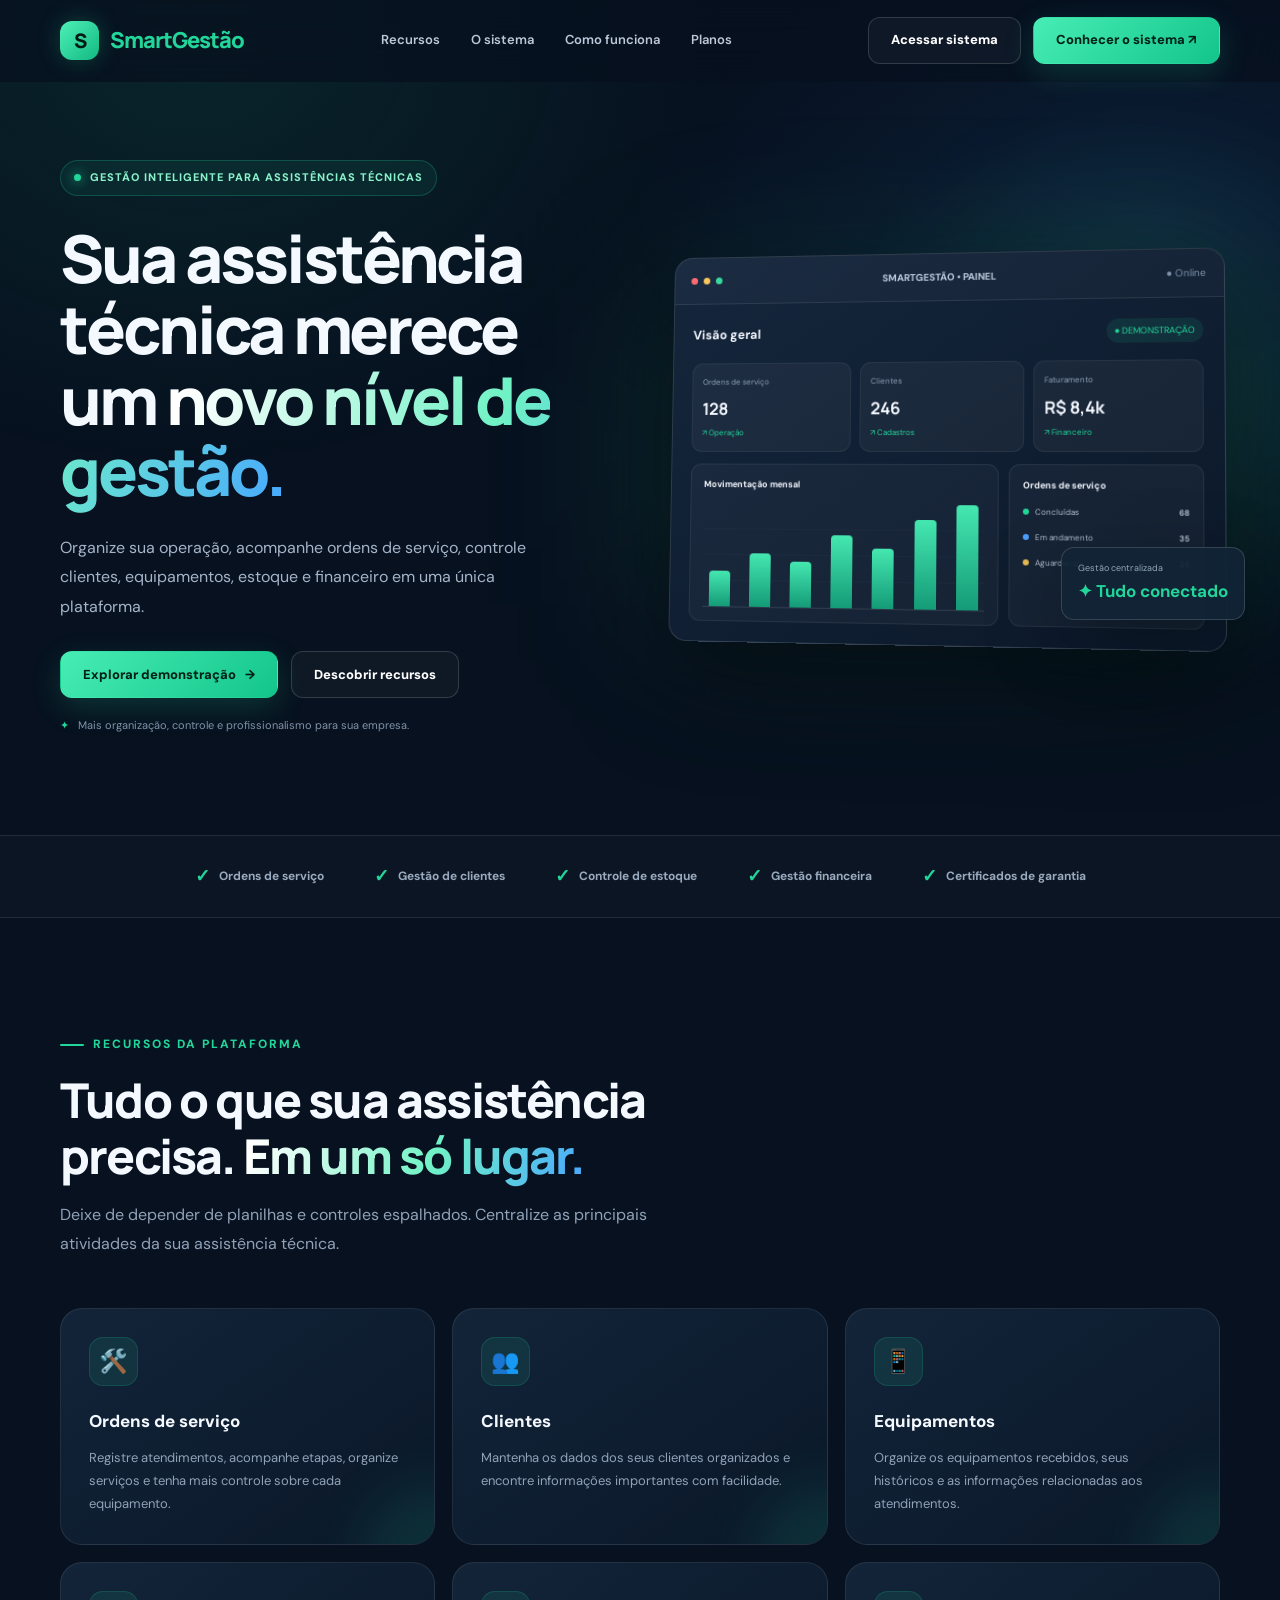
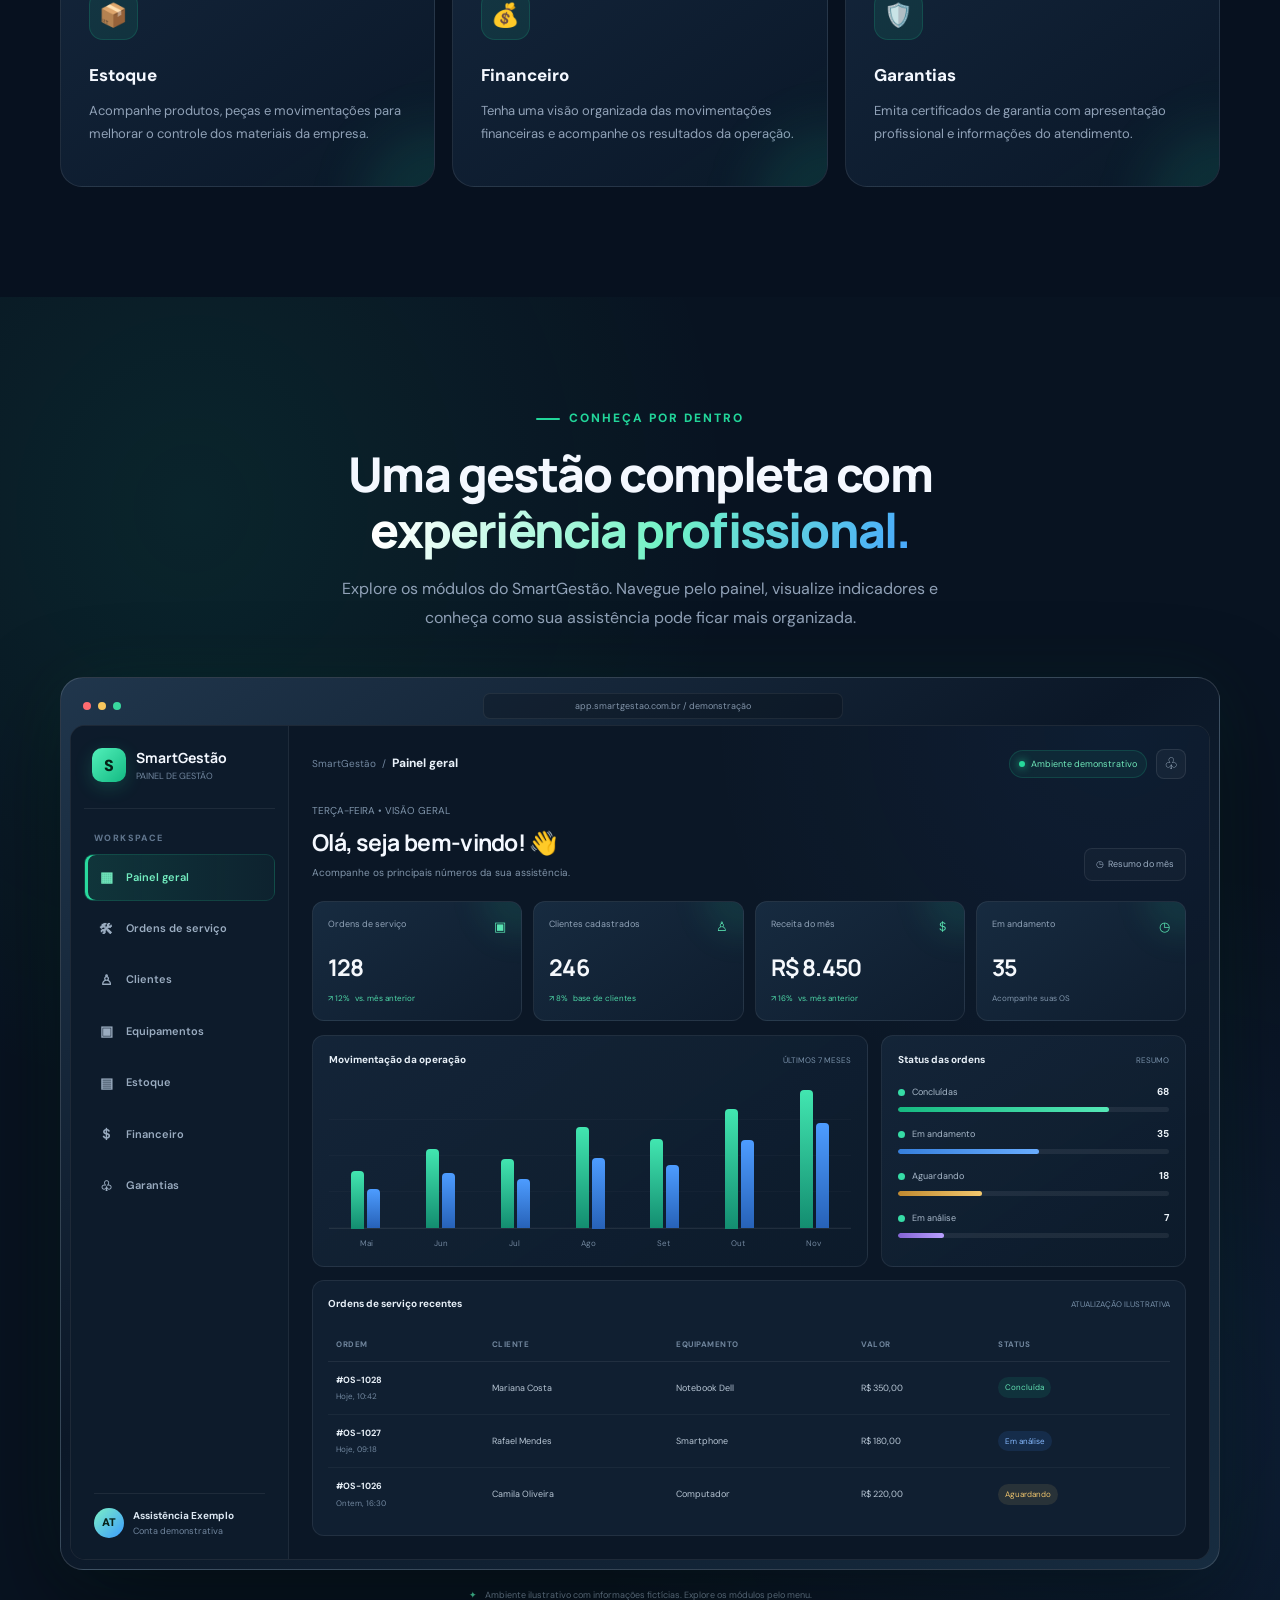
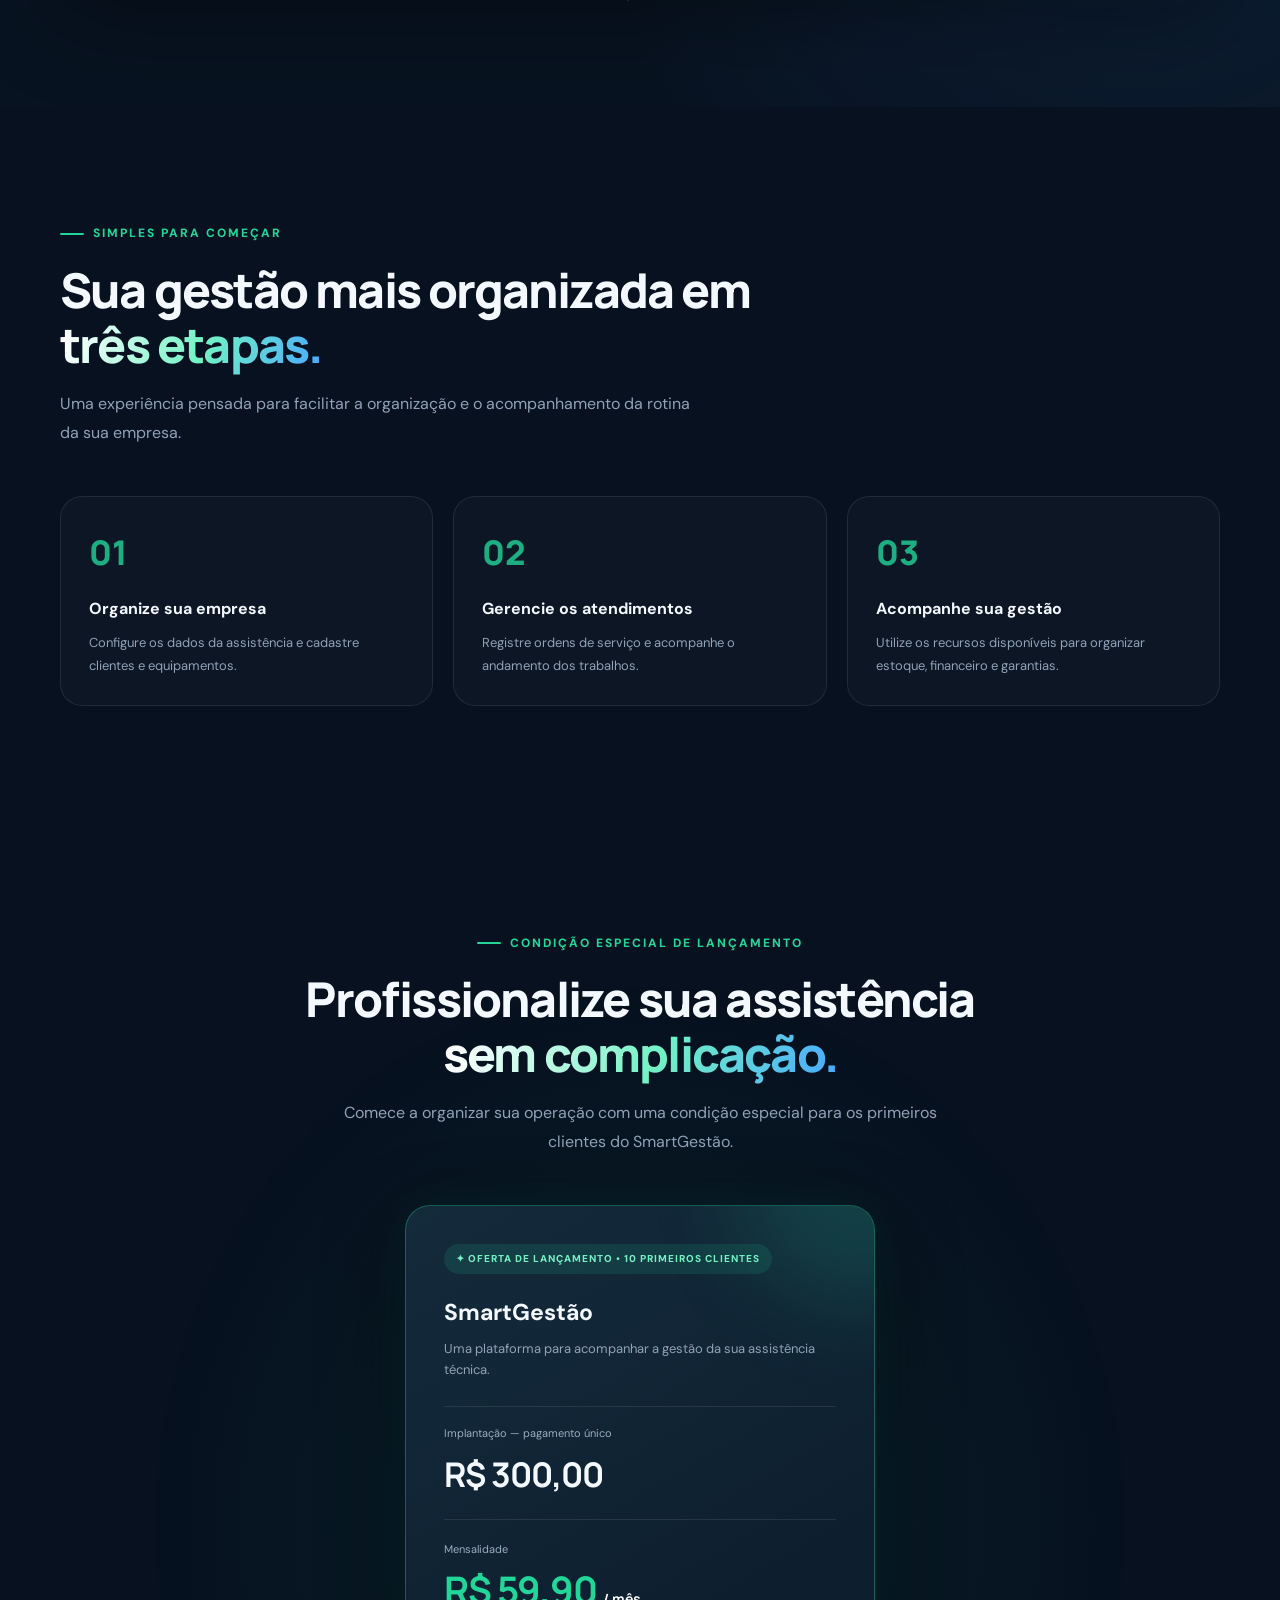
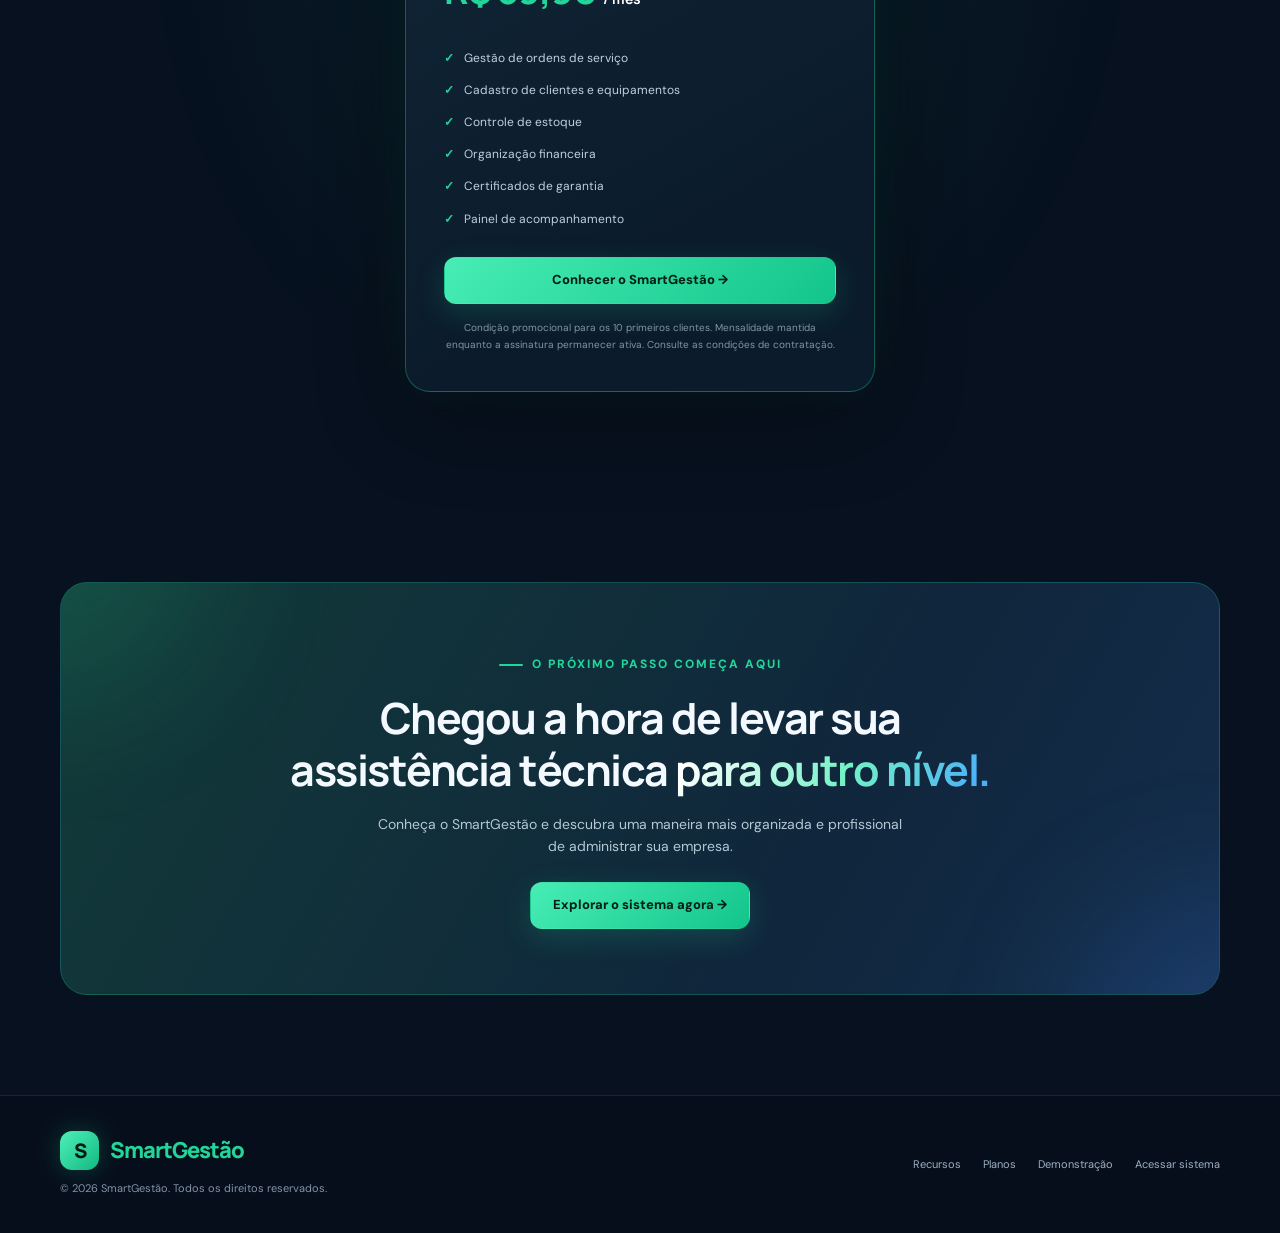
==== commit 23d57392: "Update index.html" ====
--- a/index.html
+++ b/index.html
@@ -1,4 +1,3 @@
-
 <!DOCTYPE html>
 <html lang="pt-BR">
 <head>
@@ -448,8 +447,7 @@
       font-size: 17px;
       font-family: "Manrope", sans-serif;
     }
-
-    .kpi em {
+        .kpi em {
       display: block;
       color: var(--green);
       font-size: 8px;
@@ -1287,7 +1285,6 @@
     }
   </style>
 </head>
-
 <body>
 
   <!-- CABEÇALHO -->
@@ -1308,7 +1305,7 @@
 
       <div class="nav-actions">
         <a href="app.html" class="btn btn-outline">Acessar sistema</a>
-        <a href="app.html#demo" class="btn btn-primary">Conhecer o sistema ↗</a>
+        <a href="#sistema" class="btn btn-primary">Conhecer o sistema ↗</a>
         <button class="mobile-toggle" id="mobileToggle" aria-label="Abrir menu">☰</button>
       </div>
 
@@ -1339,7 +1336,7 @@
           </p>
 
           <div class="hero-buttons">
-            <a href="app.html#demo" class="btn btn-primary">
+            <a href="#sistema" class="btn btn-primary">
               Explorar demonstração <span>→</span>
             </a>
             <a href="#recursos" class="btn btn-outline">
@@ -1484,107 +1481,1081 @@
         </div>
       </div>
     </section>
-
-    <!-- DEMONSTRAÇÃO DO SISTEMA -->
-    <section class="section showcase" id="sistema">
+        <!-- DEMONSTRAÇÃO INTERATIVA PREMIUM -->
+    <style>
+      .premium-demo {
+        padding: 105px 0;
+        overflow: hidden;
+        background:
+          radial-gradient(ellipse at 15% 15%, rgba(34,214,154,.09), transparent 35%),
+          radial-gradient(ellipse at 90% 80%, rgba(67,140,255,.10), transparent 35%),
+          #081321;
+      }
+
+      .premium-heading {
+        max-width: 760px;
+        margin: 0 auto 45px;
+        text-align: center;
+      }
+
+      .premium-heading .section-title {
+        margin: 0 auto;
+      }
+
+      .premium-heading .section-description {
+        margin: 18px auto 0;
+      }
+
+      .premium-window {
+        position: relative;
+        width: min(1180px, 100%);
+        margin: auto;
+        padding: 9px;
+        border: 1px solid rgba(255,255,255,.14);
+        border-radius: 23px;
+        background: linear-gradient(145deg, #20364c, #0b1727 45%, #172c40);
+        box-shadow: 0 35px 100px rgba(0,0,0,.48), 0 0 70px rgba(34,214,154,.07);
+        animation: premiumEnter 1s both;
+      }
+
+      @keyframes premiumEnter {
+        from { opacity: 0; transform: translateY(35px) scale(.985); }
+        to { opacity: 1; transform: translateY(0) scale(1); }
+      }
+
+      .premium-browser {
+        height: 38px;
+        display: flex;
+        align-items: center;
+        gap: 7px;
+        padding: 0 13px;
+      }
+
+      .premium-browser i {
+        width: 8px;
+        height: 8px;
+        border-radius: 50%;
+        background: #52667c;
+      }
+
+      .premium-browser i:first-child { background: #ff6b70; }
+      .premium-browser i:nth-child(2) { background: #f7c65d; }
+      .premium-browser i:nth-child(3) { background: #39d89e; }
+
+      .premium-address {
+        width: min(360px, 55%);
+        margin: 0 auto;
+        padding: 5px 12px;
+        border: 1px solid rgba(255,255,255,.07);
+        border-radius: 7px;
+        background: rgba(0,0,0,.18);
+        color: #8294a9;
+        text-align: center;
+        font-size: 9px;
+      }
+
+      .premium-app {
+        min-height: 620px;
+        display: grid;
+        grid-template-columns: 218px minmax(0,1fr);
+        overflow: hidden;
+        border: 1px solid rgba(255,255,255,.08);
+        border-radius: 15px;
+        background: #0b1726;
+      }
+
+      .premium-sidebar {
+        display: flex;
+        flex-direction: column;
+        padding: 21px 13px;
+        border-right: 1px solid rgba(255,255,255,.07);
+        background: #0d1b2b;
+      }
+
+      .premium-brand {
+        display: flex;
+        align-items: center;
+        gap: 10px;
+        padding: 0 8px 24px;
+        border-bottom: 1px solid rgba(255,255,255,.07);
+      }
+
+      .premium-brand-icon {
+        width: 34px;
+        height: 34px;
+        display: grid;
+        place-items: center;
+        border-radius: 10px;
+        color: #062016;
+        font-weight: 900;
+        background: linear-gradient(135deg,#52f0ba,#13b982);
+        box-shadow: 0 5px 18px rgba(34,214,154,.2);
+      }
+
+      .premium-brand strong {
+        display: block;
+        color: #f4f8ff;
+        font-family: Manrope,sans-serif;
+        font-size: 14px;
+      }
+
+      .premium-brand small {
+        display: block;
+        color: #71869e;
+        font-size: 9px;
+      }
+
+      .premium-nav-label {
+        padding: 22px 10px 9px;
+        color: #61768e;
+        font-size: 9px;
+        font-weight: 800;
+        letter-spacing: 1.4px;
+        text-transform: uppercase;
+      }
+
+      .premium-nav {
+        display: flex;
+        flex-direction: column;
+        gap: 5px;
+      }
+
+      .premium-nav button {
+        width: 100%;
+        display: flex;
+        align-items: center;
+        gap: 11px;
+        padding: 11px 12px;
+        border: 1px solid transparent;
+        border-radius: 9px;
+        color: #9aacc0;
+        background: transparent;
+        text-align: left;
+        font-size: 11px;
+        font-weight: 600;
+        cursor: pointer;
+        transition: .25s;
+      }
+
+      .premium-nav button:hover {
+        color: #fff;
+        background: rgba(255,255,255,.045);
+      }
+
+      .premium-nav button.active {
+        color: #73edc0;
+        border-color: rgba(34,214,154,.15);
+        background: linear-gradient(90deg,rgba(34,214,154,.14),rgba(34,214,154,.045));
+        box-shadow: inset 3px 0 #29d99e;
+      }
+
+      .premium-nav-icon {
+        width: 18px;
+        text-align: center;
+        font-size: 14px;
+      }
+
+      .premium-side-bottom {
+        margin-top: auto;
+        padding: 13px 10px 0;
+      }
+
+      .premium-profile {
+        display: flex;
+        align-items: center;
+        gap: 9px;
+        padding-top: 14px;
+        border-top: 1px solid rgba(255,255,255,.07);
+      }
+
+      .premium-avatar {
+        width: 30px;
+        height: 30px;
+        display: grid;
+        place-items: center;
+        border-radius: 50%;
+        color: #09251d;
+        background: linear-gradient(135deg,#7cf0c6,#3b9cff);
+        font-size: 11px;
+        font-weight: 900;
+      }
+
+      .premium-profile strong {
+        display: block;
+        color: #dce7f2;
+        font-size: 10px;
+      }
+
+      .premium-profile small {
+        display: block;
+        color: #71869e;
+        font-size: 9px;
+      }
+
+      .premium-main {
+        min-width: 0;
+        padding: 23px;
+        background:
+          radial-gradient(ellipse at 90% 0%,rgba(67,140,255,.055),transparent 35%),
+          #0b1726;
+      }
+
+      .premium-topbar {
+        display: flex;
+        justify-content: space-between;
+        align-items: center;
+        gap: 12px;
+        margin-bottom: 24px;
+      }
+
+      .premium-breadcrumb {
+        color: #7388a0;
+        font-size: 10px;
+      }
+
+      .premium-breadcrumb strong {
+        color: #eaf2fa;
+        font-size: 12px;
+      }
+
+      .premium-top-actions {
+        display: flex;
+        align-items: center;
+        gap: 9px;
+      }
+
+      .premium-live {
+        display: inline-flex;
+        align-items: center;
+        gap: 6px;
+        padding: 6px 9px;
+        border: 1px solid rgba(34,214,154,.16);
+        border-radius: 20px;
+        color: #70e8ba;
+        background: rgba(34,214,154,.07);
+        font-size: 9px;
+      }
+
+      .premium-live::before {
+        content: "";
+        width: 6px;
+        height: 6px;
+        border-radius: 50%;
+        background: #27d99b;
+        box-shadow: 0 0 9px #27d99b;
+        animation: livePulse 1.8s infinite;
+      }
+
+      @keyframes livePulse {
+        50% { opacity: .35; box-shadow: 0 0 2px #27d99b; }
+      }
+
+      .premium-icon-button {
+        width: 30px;
+        height: 30px;
+        border: 1px solid rgba(255,255,255,.09);
+        border-radius: 8px;
+        color: #a9bbcd;
+        background: rgba(255,255,255,.035);
+        cursor: pointer;
+        transition: .2s;
+      }
+
+      .premium-icon-button:hover {
+        color: #6de8b9;
+        border-color: rgba(34,214,154,.4);
+      }
+
+      .premium-welcome {
+        display: flex;
+        justify-content: space-between;
+        align-items: end;
+        gap: 15px;
+        margin-bottom: 20px;
+      }
+
+      .premium-welcome small {
+        display: block;
+        margin-bottom: 5px;
+        color: #7f94aa;
+        font-size: 10px;
+      }
+
+      .premium-welcome h3 {
+        color: #f4f8ff;
+        font-family: Manrope,sans-serif;
+        font-size: clamp(18px,2vw,23px);
+        letter-spacing: -.7px;
+      }
+
+      .premium-welcome p {
+        margin-top: 4px;
+        color: #8195aa;
+        font-size: 10px;
+      }
+
+      .premium-date {
+        padding: 8px 11px;
+        border: 1px solid rgba(255,255,255,.08);
+        border-radius: 8px;
+        color: #9aacc0;
+        background: rgba(255,255,255,.025);
+        font-size: 9px;
+        white-space: nowrap;
+      }
+
+      .premium-kpis {
+        display: grid;
+        grid-template-columns: repeat(4,minmax(0,1fr));
+        gap: 11px;
+        margin-bottom: 14px;
+      }
+
+      .premium-kpi {
+        position: relative;
+        overflow: hidden;
+        min-width: 0;
+        padding: 15px;
+        border: 1px solid rgba(255,255,255,.075);
+        border-radius: 12px;
+        background: linear-gradient(145deg,rgba(24,44,65,.95),rgba(15,29,46,.95));
+        transition: transform .25s,border-color .25s;
+      }
+
+      .premium-kpi:hover {
+        transform: translateY(-4px);
+        border-color: rgba(34,214,154,.3);
+      }
+
+      .premium-kpi::after {
+        content: "";
+        position: absolute;
+        width: 75px;
+        height: 75px;
+        right: -35px;
+        top: -40px;
+        border-radius: 50%;
+        background: rgba(34,214,154,.10);
+        filter: blur(15px);
+      }
+
+      .premium-kpi-label {
+        display: flex;
+        justify-content: space-between;
+        gap: 5px;
+        color: #91a4b9;
+        font-size: 9px;
+      }
+
+      .premium-kpi-icon {
+        color: #5de5b4;
+        font-size: 13px;
+      }
+
+      .premium-kpi strong {
+        display: block;
+        margin-top: 11px;
+        color: #f5f8fc;
+        font-family: Manrope,sans-serif;
+        font-size: clamp(17px,2vw,23px);
+        letter-spacing: -.8px;
+      }
+
+      .premium-kpi-foot {
+        display: flex;
+        align-items: center;
+        gap: 5px;
+        margin-top: 7px;
+        color: #4ed9a8;
+        font-size: 8px;
+      }
+
+      .premium-kpi-foot.muted {
+        color: #7f94aa;
+      }
+
+      .premium-content-grid {
+        display: grid;
+        grid-template-columns: minmax(0,1.55fr) minmax(190px,.85fr);
+        gap: 13px;
+        margin-bottom: 13px;
+      }
+
+      .premium-card {
+        min-width: 0;
+        padding: 16px;
+        border: 1px solid rgba(255,255,255,.075);
+        border-radius: 12px;
+        background: linear-gradient(145deg,rgba(21,39,59,.88),rgba(13,27,43,.94));
+      }
+
+      .premium-card-head {
+        display: flex;
+        justify-content: space-between;
+        align-items: center;
+        gap: 10px;
+        margin-bottom: 16px;
+      }
+
+      .premium-card-head strong {
+        color: #e8f0f8;
+        font-size: 10px;
+      }
+
+      .premium-card-head span {
+        color: #7890a8;
+        font-size: 8px;
+      }
+
+      .premium-chart {
+        height: 145px;
+        display: flex;
+        align-items: end;
+        justify-content: space-around;
+        gap: 9px;
+        padding: 0 4px;
+        border-bottom: 1px solid rgba(255,255,255,.08);
+        background: repeating-linear-gradient(to bottom,transparent 0 35px,rgba(255,255,255,.045) 36px);
+      }
+
+      .premium-chart-column {
+        height: 100%;
+        flex: 1;
+        display: flex;
+        align-items: end;
+        justify-content: center;
+        gap: 3px;
+      }
+
+      .premium-chart-column i {
+        display: block;
+        width: min(13px,42%);
+        min-height: 5px;
+        border-radius: 4px 4px 0 0;
+        transform-origin: bottom;
+        animation: premiumGrow 1.2s cubic-bezier(.2,.8,.2,1) both;
+      }
+
+      .premium-chart-column i:first-child {
+        background: linear-gradient(180deg,#42e6b0,#138d70);
+      }
+
+      .premium-chart-column i:last-child {
+        background: linear-gradient(180deg,#4d9cff,#2762b8);
+        opacity: .85;
+      }
+
+      @keyframes premiumGrow {
+        from { transform: scaleY(.04); opacity: .2; }
+        to { transform: scaleY(1); opacity: 1; }
+      }
+
+      .premium-chart-labels {
+        display: flex;
+        justify-content: space-around;
+        margin-top: 8px;
+        color: #72879e;
+        font-size: 8px;
+      }
+
+      .premium-status-list {
+        display: flex;
+        flex-direction: column;
+        gap: 14px;
+      }
+
+      .premium-status-item {
+        display: flex;
+        justify-content: space-between;
+        align-items: center;
+        color: #a9b9ca;
+        font-size: 9px;
+      }
+
+      .premium-status-name {
+        display: flex;
+        align-items: center;
+        gap: 7px;
+      }
+
+      .premium-status-dot {
+        width: 7px;
+        height: 7px;
+        border-radius: 50%;
+        background: #36dca6;
+      }
+
+      .premium-status-item:nth-child(2) .premium-status-dot { background: #4d9cff; }
+      .premium-status-item:nth-child(3) .premium-status-dot { background: #f0bf5d; }
+      .premium-status-item:nth-child(4) .premium-status-dot { background: #a58af5; }
+
+      .premium-status-item b {
+        color: #edf4fa;
+        font-size: 10px;
+      }
+
+      .premium-status-track {
+        height: 5px;
+        margin-top: 7px;
+        overflow: hidden;
+        border-radius: 10px;
+        background: rgba(255,255,255,.07);
+      }
+
+      .premium-status-track i {
+        display: block;
+        height: 100%;
+        border-radius: inherit;
+        background: linear-gradient(90deg,#16b981,#55e8b7);
+        animation: statusFill 1.4s ease both;
+      }
+
+      @keyframes statusFill {
+        from { width: 0; }
+      }
+
+      .premium-table-card {
+        padding: 15px;
+        border: 1px solid rgba(255,255,255,.075);
+        border-radius: 12px;
+        background: rgba(17,33,51,.9);
+      }
+
+      .premium-table {
+        width: 100%;
+        border-collapse: collapse;
+        text-align: left;
+      }
+
+      .premium-table th {
+        padding: 10px 8px;
+        border-bottom: 1px solid rgba(255,255,255,.07);
+        color: #71869d;
+        font-size: 8px;
+        font-weight: 700;
+        text-transform: uppercase;
+        letter-spacing: .5px;
+      }
+
+      .premium-table td {
+        padding: 11px 8px;
+        border-bottom: 1px solid rgba(255,255,255,.045);
+        color: #b7c5d3;
+        font-size: 9px;
+      }
+
+      .premium-table tr:last-child td { border-bottom: 0; }
+
+      .premium-table td strong {
+        display: block;
+        color: #e6eef6;
+        font-size: 9px;
+      }
+
+      .premium-table td small {
+        display: block;
+        margin-top: 3px;
+        color: #73889f;
+        font-size: 8px;
+      }
+
+      .premium-tag {
+        display: inline-block;
+        padding: 4px 7px;
+        border-radius: 20px;
+        color: #62e3b4;
+        background: rgba(34,214,154,.10);
+        font-size: 8px;
+        white-space: nowrap;
+      }
+
+      .premium-tag.blue {
+        color: #86baff;
+        background: rgba(67,140,255,.12);
+      }
+
+      .premium-tag.yellow {
+        color: #f0c66e;
+        background: rgba(240,198,110,.11);
+      }
+
+      .premium-tag.purple {
+        color: #c2aaff;
+        background: rgba(165,138,245,.12);
+      }
+
+      .premium-page {
+        animation: pageReveal .35s ease both;
+      }
+
+      @keyframes pageReveal {
+        from { opacity: 0; transform: translateY(9px); }
+        to { opacity: 1; transform: translateY(0); }
+      }
+
+      .premium-page-title {
+        margin-bottom: 17px;
+      }
+
+      .premium-page-title h3 {
+        color: #f4f8ff;
+        font-family: Manrope,sans-serif;
+        font-size: 20px;
+      }
+
+      .premium-page-title p {
+        margin-top: 4px;
+        color: #8195aa;
+        font-size: 10px;
+      }
+
+      .premium-demo-button {
+        padding: 8px 12px;
+        border: 1px solid rgba(34,214,154,.22);
+        border-radius: 8px;
+        color: #06251b;
+        background: linear-gradient(135deg,#55e9b7,#19c58d);
+        font-size: 9px;
+        font-weight: 800;
+        cursor: pointer;
+        transition: .2s;
+      }
+
+      .premium-demo-button:hover {
+        transform: translateY(-2px);
+        box-shadow: 0 7px 18px rgba(34,214,154,.18);
+      }
+
+      .premium-empty-grid {
+        display: grid;
+        grid-template-columns: repeat(2,minmax(0,1fr));
+        gap: 12px;
+      }
+
+      .premium-info-card {
+        padding: 17px;
+        border: 1px solid rgba(255,255,255,.075);
+        border-radius: 11px;
+        background: rgba(255,255,255,.025);
+      }
+
+      .premium-info-card small {
+        color: #8499ae;
+        font-size: 9px;
+      }
+
+      .premium-info-card strong {
+        display: block;
+        margin-top: 8px;
+        color: #f0f5fa;
+        font-family: Manrope,sans-serif;
+        font-size: 21px;
+      }
+
+      .premium-toast {
+        position: absolute;
+        right: 22px;
+        bottom: 22px;
+        z-index: 5;
+        display: flex;
+        align-items: center;
+        gap: 9px;
+        max-width: calc(100% - 44px);
+        padding: 12px 16px;
+        border: 1px solid rgba(34,214,154,.25);
+        border-radius: 10px;
+        color: #dffbf0;
+        background: #12372f;
+        box-shadow: 0 15px 40px rgba(0,0,0,.35);
+        font-size: 10px;
+        opacity: 0;
+        transform: translateY(12px);
+        pointer-events: none;
+        transition: .3s;
+      }
+
+      .premium-toast.show {
+        opacity: 1;
+        transform: translateY(0);
+      }
+
+      .premium-toast span {
+        color: #54e5b4;
+        font-size: 15px;
+      }
+
+      .premium-disclaimer {
+        display: flex;
+        justify-content: center;
+        align-items: center;
+        gap: 8px;
+        margin-top: 17px;
+        color: #73879d;
+        text-align: center;
+        font-size: 9px;
+      }
+
+      .premium-disclaimer span { color: #4bdca9; }
+
+      @media (max-width: 850px) {
+        .premium-app {
+          grid-template-columns: 175px minmax(0,1fr);
+        }
+
+        .premium-main {
+          padding: 17px;
+        }
+
+        .premium-kpis {
+          grid-template-columns: repeat(2,minmax(0,1fr));
+        }
+
+        .premium-content-grid {
+          grid-template-columns: 1fr;
+        }
+      }
+
+      @media (max-width: 620px) {
+        .premium-demo {
+          padding: 75px 0;
+        }
+
+        .premium-window {
+          padding: 5px;
+          border-radius: 15px;
+        }
+
+        .premium-browser {
+          height: 30px;
+        }
+
+        .premium-app {
+          grid-template-columns: 1fr;
+        }
+
+        .premium-sidebar {
+          padding: 10px;
+          border-right: 0;
+          border-bottom: 1px solid rgba(255,255,255,.08);
+        }
+
+        .premium-brand {
+          padding: 0 5px 10px;
+        }
+
+        .premium-nav-label,
+        .premium-side-bottom {
+          display: none;
+        }
+
+        .premium-nav {
+          display: grid;
+          grid-template-columns: repeat(4,minmax(0,1fr));
+          gap: 4px;
+          margin-top: 9px;
+        }
+
+        .premium-nav button {
+          justify-content: center;
+          flex-direction: column;
+          gap: 3px;
+          min-height: 48px;
+          padding: 6px 2px;
+          font-size: 8px;
+          text-align: center;
+        }
+
+        .premium-nav-icon {
+          font-size: 14px;
+        }
+
+        .premium-main {
+          padding: 13px 10px;
+        }
+
+        .premium-topbar {
+          margin-bottom: 17px;
+        }
+
+        .premium-welcome {
+          align-items: flex-start;
+          flex-direction: column;
+        }
+
+        .premium-date {
+          display: none;
+        }
+
+        .premium-kpis {
+          gap: 7px;
+        }
+
+        .premium-kpi {
+          padding: 11px;
+        }
+
+        .premium-kpi strong {
+          font-size: 18px;
+        }
+
+        .premium-card {
+          padding: 12px;
+        }
+
+        .premium-chart {
+          height: 115px;
+        }
+
+        .premium-table-card {
+          overflow-x: auto;
+        }
+
+        .premium-table {
+          min-width: 430px;
+        }
+
+        .premium-empty-grid {
+          grid-template-columns: 1fr 1fr;
+        }
+
+        .premium-disclaimer {
+          line-height: 1.5;
+        }
+      }
+
+      @media (prefers-reduced-motion: reduce) {
+        .premium-window,
+        .premium-page,
+        .premium-chart-column i,
+        .premium-live::before {
+          animation: none !important;
+        }
+      }
+    </style>
+
+    <section class="premium-demo" id="sistema">
       <div class="container">
 
-        <div class="showcase-grid">
-
-          <div class="reveal">
-            <div class="section-label">Mais controle no dia a dia</div>
-
-            <h2 class="section-title">
-              Sua operação organizada.
-              <span class="gradient-text">Sua empresa mais profissional.</span>
-            </h2>
-
-            <p class="section-description">
-              O SmartGestão reúne informações importantes da sua assistência
-              em uma plataforma pensada para facilitar a rotina de trabalho.
-            </p>
-
-            <div class="showcase-list">
-
-              <div class="showcase-item">
-                <div class="check">✓</div>
+        <div class="premium-heading reveal">
+          <div class="section-label">Conheça por dentro</div>
+          <h2 class="section-title">
+            Uma gestão completa com
+            <span class="gradient-text">experiência profissional.</span>
+          </h2>
+          <p class="section-description">
+            Explore os módulos do SmartGestão. Navegue pelo painel,
+            visualize indicadores e conheça como sua assistência pode
+            ficar mais organizada.
+          </p>
+        </div>
+
+        <div class="premium-window">
+          <div class="premium-browser">
+            <i></i><i></i><i></i>
+            <div class="premium-address">app.smartgestao.com.br / demonstração</div>
+          </div>
+
+          <div class="premium-app">
+
+            <aside class="premium-sidebar">
+              <div class="premium-brand">
+                <div class="premium-brand-icon">S</div>
                 <div>
-                  <strong>Acompanhe cada atendimento</strong>
-                  <p>Visualize as ordens de serviço e acompanhe seus respectivos status.</p>
+                  <strong>SmartGestão</strong>
+                  <small>PAINEL DE GESTÃO</small>
                 </div>
               </div>
 
-              <div class="showcase-item">
-                <div class="check">✓</div>
-                <div>
-                  <strong>Consulte informações rapidamente</strong>
-                  <p>Tenha os registros da empresa organizados em um só ambiente.</p>
+              <div class="premium-nav-label">Workspace</div>
+
+              <nav class="premium-nav" id="premiumNav">
+                <button class="active" data-page="dashboard">
+                  <span class="premium-nav-icon">▦</span> Painel geral
+                </button>
+                <button data-page="ordens">
+                  <span class="premium-nav-icon">🛠</span> Ordens de serviço
+                </button>
+                <button data-page="clientes">
+                  <span class="premium-nav-icon">♙</span> Clientes
+                </button>
+                <button data-page="equipamentos">
+                  <span class="premium-nav-icon">▣</span> Equipamentos
+                </button>
+                <button data-page="estoque">
+                  <span class="premium-nav-icon">▤</span> Estoque
+                </button>
+                <button data-page="financeiro">
+                  <span class="premium-nav-icon">＄</span> Financeiro
+                </button>
+                <button data-page="garantias">
+                  <span class="premium-nav-icon">♧</span> Garantias
+                </button>
+              </nav>
+
+              <div class="premium-side-bottom">
+                <div class="premium-profile">
+                  <div class="premium-avatar">AT</div>
+                  <div>
+                    <strong>Assistência Exemplo</strong>
+                    <small>Conta demonstrativa</small>
+                  </div>
                 </div>
               </div>
-
-              <div class="showcase-item">
-                <div class="check">✓</div>
-                <div>
-                  <strong>Apresente um serviço mais profissional</strong>
-                  <p>Organize seus processos e ofereça documentos de atendimento e garantia.</p>
+            </aside>
+
+            <div class="premium-main">
+              <div class="premium-topbar">
+                <div class="premium-breadcrumb">
+                  SmartGestão&nbsp; / &nbsp;<strong id="premiumBreadcrumb">Painel geral</strong>
+                </div>
+                <div class="premium-top-actions">
+                  <span class="premium-live">Ambiente demonstrativo</span>
+                  <button class="premium-icon-button" id="premiumBell" title="Notificações">♧</button>
                 </div>
               </div>
 
-            </div>
-
-            <div style="margin-top:30px">
-              <a href="app.html#demo" class="btn btn-primary">Ver demonstração completa →</a>
+              <div id="premiumPage">
+                <div class="premium-page">
+                  <div class="premium-welcome">
+                    <div>
+                      <small>TERÇA-FEIRA • VISÃO GERAL</small>
+                      <h3>Olá, seja bem-vindo! 👋</h3>
+                      <p>Acompanhe os principais números da sua assistência.</p>
+                    </div>
+                    <div class="premium-date">◷ &nbsp;Resumo do mês</div>
+                  </div>
+
+                  <div class="premium-kpis">
+                    <div class="premium-kpi">
+                      <div class="premium-kpi-label">Ordens de serviço <span class="premium-kpi-icon">▣</span></div>
+                      <strong class="count-up" data-value="128">128</strong>
+                      <div class="premium-kpi-foot">↗ 12% <span>vs. mês anterior</span></div>
+                    </div>
+                    <div class="premium-kpi">
+                      <div class="premium-kpi-label">Clientes cadastrados <span class="premium-kpi-icon">♙</span></div>
+                      <strong class="count-up" data-value="246">246</strong>
+                      <div class="premium-kpi-foot">↗ 8% <span>base de clientes</span></div>
+                    </div>
+                    <div class="premium-kpi">
+                      <div class="premium-kpi-label">Receita do mês <span class="premium-kpi-icon">＄</span></div>
+                      <strong>R$ 8.450</strong>
+                      <div class="premium-kpi-foot">↗ 16% <span>vs. mês anterior</span></div>
+                    </div>
+                    <div class="premium-kpi">
+                      <div class="premium-kpi-label">Em andamento <span class="premium-kpi-icon">◷</span></div>
+                      <strong class="count-up" data-value="35">35</strong>
+                      <div class="premium-kpi-foot muted">Acompanhe suas OS</div>
+                    </div>
+                  </div>
+
+                  <div class="premium-content-grid">
+                    <div class="premium-card">
+                      <div class="premium-card-head">
+                        <strong>Movimentação da operação</strong>
+                        <span>ÚLTIMOS 7 MESES</span>
+                      </div>
+
+                      <div class="premium-chart">
+                        <div class="premium-chart-column"><i style="height:40%"></i><i style="height:27%"></i></div>
+                        <div class="premium-chart-column"><i style="height:55%"></i><i style="height:38%"></i></div>
+                        <div class="premium-chart-column"><i style="height:48%"></i><i style="height:34%"></i></div>
+                        <div class="premium-chart-column"><i style="height:70%"></i><i style="height:49%"></i></div>
+                        <div class="premium-chart-column"><i style="height:62%"></i><i style="height:44%"></i></div>
+                        <div class="premium-chart-column"><i style="height:83%"></i><i style="height:61%"></i></div>
+                        <div class="premium-chart-column"><i style="height:96%"></i><i style="height:73%"></i></div>
+                      </div>
+
+                      <div class="premium-chart-labels">
+                        <span>Mai</span><span>Jun</span><span>Jul</span><span>Ago</span><span>Set</span><span>Out</span><span>Nov</span>
+                      </div>
+                    </div>
+
+                    <div class="premium-card">
+                      <div class="premium-card-head">
+                        <strong>Status das ordens</strong>
+                        <span>RESUMO</span>
+                      </div>
+
+                      <div class="premium-status-list">
+                        <div>
+                          <div class="premium-status-item"><span class="premium-status-name"><i class="premium-status-dot"></i>Concluídas</span><b>68</b></div>
+                          <div class="premium-status-track"><i style="width:78%"></i></div>
+                        </div>
+                        <div>
+                          <div class="premium-status-item"><span class="premium-status-name"><i class="premium-status-dot"></i>Em andamento</span><b>35</b></div>
+                          <div class="premium-status-track"><i style="width:52%;background:linear-gradient(90deg,#367fdc,#69adff)"></i></div>
+                        </div>
+                        <div>
+                          <div class="premium-status-item"><span class="premium-status-name"><i class="premium-status-dot"></i>Aguardando</span><b>18</b></div>
+                          <div class="premium-status-track"><i style="width:31%;background:linear-gradient(90deg,#c18a30,#f2c76d)"></i></div>
+                        </div>
+                        <div>
+                          <div class="premium-status-item"><span class="premium-status-name"><i class="premium-status-dot"></i>Em análise</span><b>7</b></div>
+                          <div class="premium-status-track"><i style="width:17%;background:linear-gradient(90deg,#8464d4,#b9a0ff)"></i></div>
+                        </div>
+                      </div>
+                    </div>
+                  </div>
+
+                  <div class="premium-table-card">
+                    <div class="premium-card-head">
+                      <strong>Ordens de serviço recentes</strong>
+                      <span>ATUALIZAÇÃO ILUSTRATIVA</span>
+                    </div>
+                    <table class="premium-table">
+                      <thead>
+                        <tr>
+                          <th>Ordem</th>
+                          <th>Cliente</th>
+                          <th>Equipamento</th>
+                          <th>Valor</th>
+                          <th>Status</th>
+                        </tr>
+                      </thead>
+                      <tbody>
+                        <tr>
+                          <td><strong>#OS-1028</strong><small>Hoje, 10:42</small></td>
+                          <td>Mariana Costa</td>
+                          <td>Notebook Dell</td>
+                          <td>R$ 350,00</td>
+                          <td><span class="premium-tag">Concluída</span></td>
+                        </tr>
+                        <tr>
+                          <td><strong>#OS-1027</strong><small>Hoje, 09:18</small></td>
+                          <td>Rafael Mendes</td>
+                          <td>Smartphone</td>
+                          <td>R$ 180,00</td>
+                          <td><span class="premium-tag blue">Em análise</span></td>
+                        </tr>
+                        <tr>
+                          <td><strong>#OS-1026</strong><small>Ontem, 16:30</small></td>
+                          <td>Camila Oliveira</td>
+                          <td>Computador</td>
+                          <td>R$ 220,00</td>
+                          <td><span class="premium-tag yellow">Aguardando</span></td>
+                        </tr>
+                      </tbody>
+                    </table>
+                  </div>
+                </div>
+              </div>
             </div>
           </div>
 
-          <div class="showcase-visual reveal reveal-delay-2">
-            <div class="mini-top">
-              <strong>Ordens de serviço</strong>
-              <span>VISÃO ILUSTRATIVA</span>
-            </div>
-
-            <div class="order-row">
-              <div class="order-name">
-                <strong>OS #1028</strong>
-                <small>Notebook • Cliente demonstrativo</small>
-              </div>
-              <div class="order-price">R$ 350,00</div>
-              <div class="pill">Concluída</div>
-            </div>
-
-            <div class="order-row">
-              <div class="order-name">
-                <strong>OS #1027</strong>
-                <small>Smartphone • Cliente demonstrativo</small>
-              </div>
-              <div class="order-price">R$ 180,00</div>
-              <div class="pill blue">Em análise</div>
-            </div>
-
-            <div class="order-row">
-              <div class="order-name">
-                <strong>OS #1026</strong>
-                <small>Computador • Cliente demonstrativo</small>
-              </div>
-              <div class="order-price">R$ 220,00</div>
-              <div class="pill yellow">Aguardando</div>
-            </div>
-
-            <div class="order-row">
-              <div class="order-name">
-                <strong>OS #1025</strong>
-                <small>Tablet • Cliente demonstrativo</small>
-              </div>
-              <div class="order-price">R$ 290,00</div>
-              <div class="pill">Concluída</div>
-            </div>
-
+          <div class="premium-toast" id="premiumToast">
+            <span>✓</span>
+            <div id="premiumToastText">Ação demonstrativa.</div>
           </div>
         </div>
+
+        <div class="premium-disclaimer">
+          <span>✦</span>
+          Ambiente ilustrativo com informações fictícias. Explore os módulos pelo menu.
+        </div>
+
       </div>
     </section>
-
-    <!-- COMO FUNCIONA -->
+        <!-- COMO FUNCIONA -->
     <section class="section" id="como-funciona">
       <div class="container">
 
@@ -1728,7 +2699,7 @@
       <div class="footer-links">
         <a href="#recursos">Recursos</a>
         <a href="#planos">Planos</a>
-        <a href="app.html#demo">Demonstração</a>
+        <a href="#sistema">Demonstração</a>
         <a href="app.html">Acessar sistema</a>
       </div>
 
@@ -1736,7 +2707,10 @@
   </footer>
 
   <script>
+    // ==========================================
     // MENU MOBILE
+    // ==========================================
+
     const mobileToggle = document.getElementById("mobileToggle");
     const navLinks = document.getElementById("navLinks");
 
@@ -1753,14 +2727,20 @@
       });
     });
 
+    // ==========================================
     // CABEÇALHO AO ROLAR
+    // ==========================================
+
     const header = document.getElementById("header");
 
     window.addEventListener("scroll", () => {
       header.classList.toggle("scrolled", window.scrollY > 20);
     }, { passive: true });
 
+    // ==========================================
     // ANIMAÇÕES AO ENTRAR NA TELA
+    // ==========================================
+
     const revealElements = document.querySelectorAll(".reveal");
 
     if ("IntersectionObserver" in window) {
@@ -1780,9 +2760,432 @@
       revealElements.forEach(element => element.classList.add("visible"));
     }
 
+    // ==========================================
     // ANO AUTOMÁTICO NO RODAPÉ
+    // ==========================================
+
     document.getElementById("currentYear").textContent =
       new Date().getFullYear();
+
+    // ==========================================
+    // DEMONSTRAÇÃO PREMIUM - NAVEGAÇÃO
+    // ==========================================
+
+    const premiumNav = document.getElementById("premiumNav");
+    const premiumPage = document.getElementById("premiumPage");
+    const premiumBreadcrumb = document.getElementById("premiumBreadcrumb");
+    const premiumToast = document.getElementById("premiumToast");
+    const premiumToastText = document.getElementById("premiumToastText");
+
+    let premiumToastTimer;
+
+    function showPremiumToast(message) {
+      premiumToastText.textContent = message;
+      premiumToast.classList.add("show");
+
+      clearTimeout(premiumToastTimer);
+
+      premiumToastTimer = setTimeout(() => {
+        premiumToast.classList.remove("show");
+      }, 2800);
+    }
+
+    const premiumPages = {
+
+      ordens: {
+        title: "Ordens de serviço",
+        subtitle: "Acompanhe os atendimentos e organize cada etapa.",
+        button: "＋ Nova ordem",
+        stats: [
+          ["Total de ordens", "128"],
+          ["Em andamento", "35"],
+          ["Aguardando", "18"],
+          ["Concluídas", "68"]
+        ],
+        tableTitle: "Ordens recentes",
+        headers: ["Ordem", "Cliente", "Equipamento", "Valor", "Status"],
+        rows: [
+          ["#OS-1028", "Mariana Costa", "Notebook Dell", "R$ 350,00", "Concluída", "green"],
+          ["#OS-1027", "Rafael Mendes", "Smartphone", "R$ 180,00", "Em análise", "blue"],
+          ["#OS-1026", "Camila Oliveira", "Computador", "R$ 220,00", "Aguardando", "yellow"],
+          ["#OS-1025", "Pedro Almeida", "Tablet", "R$ 290,00", "Concluída", "green"]
+        ]
+      },
+
+      clientes: {
+        title: "Clientes",
+        subtitle: "Informações organizadas para facilitar seus atendimentos.",
+        button: "＋ Novo cliente",
+        stats: [
+          ["Clientes cadastrados", "246"],
+          ["Novos neste mês", "32"],
+          ["Atendimentos ativos", "35"],
+          ["Clientes recorrentes", "74"]
+        ],
+        tableTitle: "Clientes cadastrados",
+        headers: ["Código", "Cliente", "Contato", "Ordens", "Cadastro"],
+        rows: [
+          ["#CLI-0246", "Mariana Costa", "(21) 99999-1001", "8", "Hoje"],
+          ["#CLI-0245", "Rafael Mendes", "(21) 99999-1002", "3", "Ontem"],
+          ["#CLI-0244", "Camila Oliveira", "(21) 99999-1003", "5", "18/11/2026"],
+          ["#CLI-0243", "Pedro Almeida", "(21) 99999-1004", "2", "17/11/2026"]
+        ]
+      },
+
+      equipamentos: {
+        title: "Equipamentos",
+        subtitle: "Controle os aparelhos recebidos e seus históricos.",
+        button: "＋ Novo equipamento",
+        stats: [
+          ["Equipamentos", "184"],
+          ["Em manutenção", "35"],
+          ["Aguardando retirada", "18"],
+          ["Entregues", "131"]
+        ],
+        tableTitle: "Equipamentos registrados",
+        headers: ["Código", "Equipamento", "Cliente", "Entrada", "Situação"],
+        rows: [
+          ["#EQ-0184", "Notebook Dell", "Mariana Costa", "Hoje", "Em manutenção"],
+          ["#EQ-0183", "iPhone 13", "Rafael Mendes", "Hoje", "Em análise"],
+          ["#EQ-0182", "PC Gamer", "Camila Oliveira", "Ontem", "Aguardando"],
+          ["#EQ-0181", "Tablet Samsung", "Pedro Almeida", "17/11", "Entregue"]
+        ]
+      },
+
+      estoque: {
+        title: "Estoque",
+        subtitle: "Tenha mais controle sobre peças e materiais.",
+        button: "＋ Novo produto",
+        stats: [
+          ["Produtos cadastrados", "86"],
+          ["Estoque disponível", "342"],
+          ["Estoque baixo", "7"],
+          ["Movimentações", "54"]
+        ],
+        tableTitle: "Produtos em estoque",
+        headers: ["Código", "Produto", "Categoria", "Quantidade", "Situação"],
+        rows: [
+          ["#PR-0086", "Tela Notebook 15.6", "Peças", "12 un.", "Disponível"],
+          ["#PR-0085", "SSD 480GB", "Armazenamento", "8 un.", "Disponível"],
+          ["#PR-0084", "Fonte ATX 500W", "Componentes", "3 un.", "Estoque baixo"],
+          ["#PR-0083", "Conector USB-C", "Peças", "25 un.", "Disponível"]
+        ]
+      },
+
+      financeiro: {
+        title: "Financeiro",
+        subtitle: "Visualize entradas, despesas e resultados da operação.",
+        button: "＋ Lançamento",
+        stats: [
+          ["Receitas do mês", "R$ 8.450"],
+          ["Despesas", "R$ 2.180"],
+          ["Resultado", "R$ 6.270"],
+          ["Pendentes", "R$ 740"]
+        ],
+        tableTitle: "Movimentações recentes",
+        headers: ["Descrição", "Categoria", "Data", "Valor", "Tipo"],
+        rows: [
+          ["OS #1028 - Serviço", "Receita", "24/11/2026", "R$ 350,00", "Entrada"],
+          ["Compra de peças", "Estoque", "23/11/2026", "R$ 280,00", "Saída"],
+          ["OS #1027 - Serviço", "Receita", "23/11/2026", "R$ 180,00", "Entrada"],
+          ["Conta de energia", "Despesa", "22/11/2026", "R$ 190,00", "Saída"]
+        ]
+      },
+
+      garantias: {
+        title: "Garantias",
+        subtitle: "Documentos de garantia organizados por atendimento.",
+        button: "＋ Nova garantia",
+        stats: [
+          ["Certificados emitidos", "92"],
+          ["Garantias ativas", "64"],
+          ["Próximas do vencimento", "8"],
+          ["Encerradas", "28"]
+        ],
+        tableTitle: "Certificados de garantia",
+        headers: ["Certificado", "Cliente", "Equipamento", "Validade", "Situação"],
+        rows: [
+          ["#GAR-0092", "Mariana Costa", "Notebook Dell", "24/02/2027", "Ativa"],
+          ["#GAR-0091", "Rafael Mendes", "Smartphone", "20/02/2027", "Ativa"],
+          ["#GAR-0090", "Camila Oliveira", "Computador", "15/12/2026", "Próxima do fim"],
+          ["#GAR-0089", "Pedro Almeida", "Tablet", "10/11/2026", "Encerrada"]
+        ]
+      }
+    };
+
+    function premiumStatusClass(status) {
+      const value = String(status).toLowerCase();
+
+      if (
+        value.includes("concluída") ||
+        value.includes("disponível") ||
+        value.includes("entrada") ||
+        value.includes("ativa")
+      ) return "green";
+
+      if (
+        value.includes("análise") ||
+        value.includes("saída")
+      ) return "blue";
+
+      if (
+        value.includes("aguardando") ||
+        value.includes("baixo") ||
+        value.includes("vencimento") ||
+        value.includes("fim")
+      ) return "yellow";
+
+      return "purple";
+    }
+
+    function renderPremiumPage(pageKey) {
+      const page = premiumPages[pageKey];
+
+      if (!page) return;
+
+      premiumBreadcrumb.textContent = page.title;
+
+      const statsHTML = page.stats.map((item, index) => `
+        <div class="premium-kpi">
+          <div class="premium-kpi-label">
+            ${item[0]}
+            <span class="premium-kpi-icon">${["▣","◷","↗","✦"][index]}</span>
+          </div>
+          <strong>${item[1]}</strong>
+          <div class="premium-kpi-foot muted">Informação demonstrativa</div>
+        </div>
+      `).join("");
+
+      const headersHTML = page.headers.map(header => `
+        <th>${header}</th>
+      `).join("");
+
+      const rowsHTML = page.rows.map(row => {
+        const cells = row.slice(0, -1);
+        const status = row[row.length - 2];
+        const statusClass = premiumStatusClass(status);
+
+        return `
+          <tr>
+            ${cells.map((cell, index) => `
+              <td>${index === 0 ? `<strong>${cell}</strong>` : cell}</td>
+            `).join("")}
+            <td><span class="premium-tag ${statusClass}">${status}</span></td>
+          </tr>
+        `;
+      }).join("");
+
+      premiumPage.innerHTML = `
+        <div class="premium-page">
+          <div class="premium-welcome">
+            <div>
+              <small>SMARTGESTÃO • MÓDULO</small>
+              <h3>${page.title}</h3>
+              <p>${page.subtitle}</p>
+            </div>
+            <button class="premium-demo-button" id="premiumAction">
+              ${page.button}
+            </button>
+          </div>
+
+          <div class="premium-kpis">
+            ${statsHTML}
+          </div>
+
+          <div class="premium-table-card">
+            <div class="premium-card-head">
+              <strong>${page.tableTitle}</strong>
+              <span>DADOS FICTÍCIOS</span>
+            </div>
+            <table class="premium-table">
+              <thead><tr>${headersHTML}</tr></thead>
+              <tbody>${rowsHTML}</tbody>
+            </table>
+          </div>
+
+          <div class="premium-empty-grid" style="margin-top:13px">
+            <div class="premium-info-card">
+              <small>Organização e controle</small>
+              <strong>Em um só lugar</strong>
+            </div>
+            <div class="premium-info-card">
+              <small>Experiência SmartGestão</small>
+              <strong>Gestão simplificada</strong>
+            </div>
+          </div>
+        </div>
+      `;
+
+      const actionButton = document.getElementById("premiumAction");
+
+      actionButton.addEventListener("click", () => {
+        showPremiumToast(
+          "Esta ação faz parte da demonstração. Acesse o sistema para conhecer os recursos disponíveis."
+        );
+      });
+    }
+
+    premiumNav.querySelectorAll("button").forEach(button => {
+      button.addEventListener("click", () => {
+        premiumNav.querySelectorAll("button").forEach(item => {
+          item.classList.remove("active");
+        });
+
+        button.classList.add("active");
+
+        const pageKey = button.dataset.page;
+
+        if (pageKey === "dashboard") {
+          premiumBreadcrumb.textContent = "Painel geral";
+
+          premiumPage.innerHTML = `
+            <div class="premium-page">
+              <div class="premium-welcome">
+                <div>
+                  <small>TERÇA-FEIRA • VISÃO GERAL</small>
+                  <h3>Olá, seja bem-vindo! 👋</h3>
+                  <p>Acompanhe os principais números da sua assistência.</p>
+                </div>
+                <div class="premium-date">◷ &nbsp;Resumo do mês</div>
+              </div>
+
+              <div class="premium-kpis">
+                <div class="premium-kpi">
+                  <div class="premium-kpi-label">Ordens de serviço <span class="premium-kpi-icon">▣</span></div>
+                  <strong>128</strong>
+                  <div class="premium-kpi-foot">↗ 12% <span>vs. mês anterior</span></div>
+                </div>
+                <div class="premium-kpi">
+                  <div class="premium-kpi-label">Clientes cadastrados <span class="premium-kpi-icon">♙</span></div>
+                  <strong>246</strong>
+                  <div class="premium-kpi-foot">↗ 8% <span>base de clientes</span></div>
+                </div>
+                <div class="premium-kpi">
+                  <div class="premium-kpi-label">Receita do mês <span class="premium-kpi-icon">＄</span></div>
+                  <strong>R$ 8.450</strong>
+                  <div class="premium-kpi-foot">↗ 16% <span>vs. mês anterior</span></div>
+                </div>
+                <div class="premium-kpi">
+                  <div class="premium-kpi-label">Em andamento <span class="premium-kpi-icon">◷</span></div>
+                  <strong>35</strong>
+                  <div class="premium-kpi-foot muted">Acompanhe suas OS</div>
+                </div>
+              </div>
+
+              <div class="premium-content-grid">
+                <div class="premium-card">
+                  <div class="premium-card-head">
+                    <strong>Movimentação da operação</strong>
+                    <span>ÚLTIMOS 7 MESES</span>
+                  </div>
+                  <div class="premium-chart">
+                    <div class="premium-chart-column"><i style="height:40%"></i><i style="height:27%"></i></div>
+                    <div class="premium-chart-column"><i style="height:55%"></i><i style="height:38%"></i></div>
+                    <div class="premium-chart-column"><i style="height:48%"></i><i style="height:34%"></i></div>
+                    <div class="premium-chart-column"><i style="height:70%"></i><i style="height:49%"></i></div>
+                    <div class="premium-chart-column"><i style="height:62%"></i><i style="height:44%"></i></div>
+                    <div class="premium-chart-column"><i style="height:83%"></i><i style="height:61%"></i></div>
+                    <div class="premium-chart-column"><i style="height:96%"></i><i style="height:73%"></i></div>
+                  </div>
+                  <div class="premium-chart-labels">
+                    <span>Mai</span><span>Jun</span><span>Jul</span><span>Ago</span><span>Set</span><span>Out</span><span>Nov</span>
+                  </div>
+                </div>
+
+                <div class="premium-card">
+                  <div class="premium-card-head">
+                    <strong>Status das ordens</strong>
+                    <span>RESUMO</span>
+                  </div>
+                  <div class="premium-status-list">
+                    <div>
+                      <div class="premium-status-item"><span class="premium-status-name"><i class="premium-status-dot"></i>Concluídas</span><b>68</b></div>
+                      <div class="premium-status-track"><i style="width:78%"></i></div>
+                    </div>
+                    <div>
+                      <div class="premium-status-item"><span class="premium-status-name"><i class="premium-status-dot"></i>Em andamento</span><b>35</b></div>
+                      <div class="premium-status-track"><i style="width:52%;background:linear-gradient(90deg,#367fdc,#69adff)"></i></div>
+                    </div>
+                    <div>
+                      <div class="premium-status-item"><span class="premium-status-name"><i class="premium-status-dot"></i>Aguardando</span><b>18</b></div>
+                      <div class="premium-status-track"><i style="width:31%;background:linear-gradient(90deg,#c18a30,#f2c76d)"></i></div>
+                    </div>
+                    <div>
+                      <div class="premium-status-item"><span class="premium-status-name"><i class="premium-status-dot"></i>Em análise</span><b>7</b></div>
+                      <div class="premium-status-track"><i style="width:17%;background:linear-gradient(90deg,#8464d4,#b9a0ff)"></i></div>
+                    </div>
+                  </div>
+                </div>
+              </div>
+
+              <div class="premium-table-card">
+                <div class="premium-card-head">
+                  <strong>Ordens de serviço recentes</strong>
+                  <span>ATUALIZAÇÃO ILUSTRATIVA</span>
+                </div>
+                <table class="premium-table">
+                  <thead>
+                    <tr>
+                      <th>Ordem</th><th>Cliente</th><th>Equipamento</th><th>Valor</th><th>Status</th>
+                    </tr>
+                  </thead>
+                  <tbody>
+                    <tr>
+                      <td><strong>#OS-1028</strong><small>Hoje, 10:42</small></td>
+                      <td>Mariana Costa</td><td>Notebook Dell</td><td>R$ 350,00</td>
+                      <td><span class="premium-tag">Concluída</span></td>
+                    </tr>
+                    <tr>
+                      <td><strong>#OS-1027</strong><small>Hoje, 09:18</small></td>
+                      <td>Rafael Mendes</td><td>Smartphone</td><td>R$ 180,00</td>
+                      <td><span class="premium-tag blue">Em análise</span></td>
+                    </tr>
+                    <tr>
+                      <td><strong>#OS-1026</strong><small>Ontem, 16:30</small></td>
+                      <td>Camila Oliveira</td><td>Computador</td><td>R$ 220,00</td>
+                      <td><span class="premium-tag yellow">Aguardando</span></td>
+                    </tr>
+                  </tbody>
+                </table>
+              </div>
+            </div>
+          `;
+
+        } else {
+          renderPremiumPage(pageKey);
+        }
+      });
+    });
+
+    // ==========================================
+    // NOTIFICAÇÃO DEMONSTRATIVA
+    // ==========================================
+
+    document.getElementById("premiumBell").addEventListener("click", () => {
+      showPremiumToast(
+        "Você está explorando uma conta demonstrativa do SmartGestão."
+      );
+    });
+
+    // ==========================================
+    // ENTRADA ANIMADA DA DEMONSTRAÇÃO
+    // ==========================================
+
+    const premiumWindow = document.querySelector(".premium-window");
+
+    if ("IntersectionObserver" in window && premiumWindow) {
+      const premiumObserver = new IntersectionObserver((entries, obs) => {
+        entries.forEach(entry => {
+          if (entry.isIntersecting) {
+            premiumWindow.style.animationPlayState = "running";
+            obs.unobserve(entry.target);
+          }
+        });
+      }, { threshold: 0.1 });
+
+      premiumObserver.observe(premiumWindow);
+    }
+
   </script>
 
 </body>
